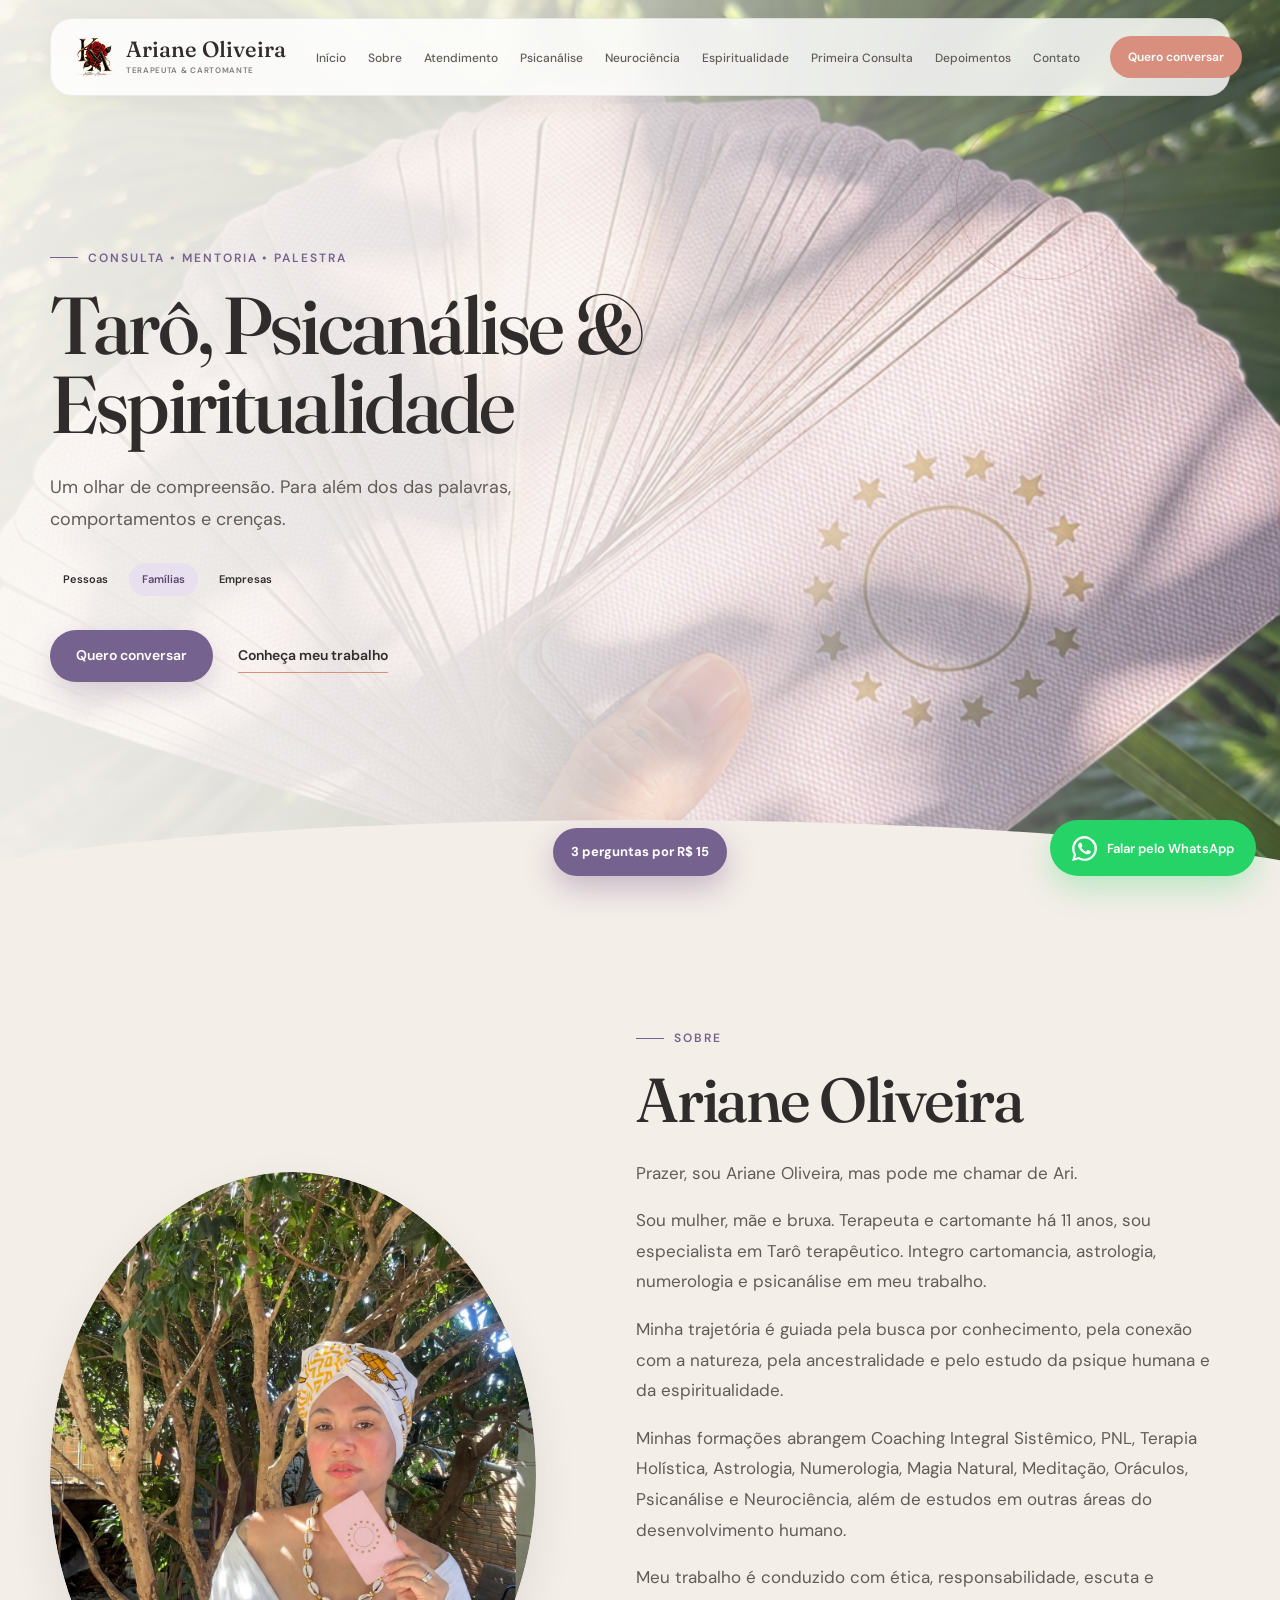
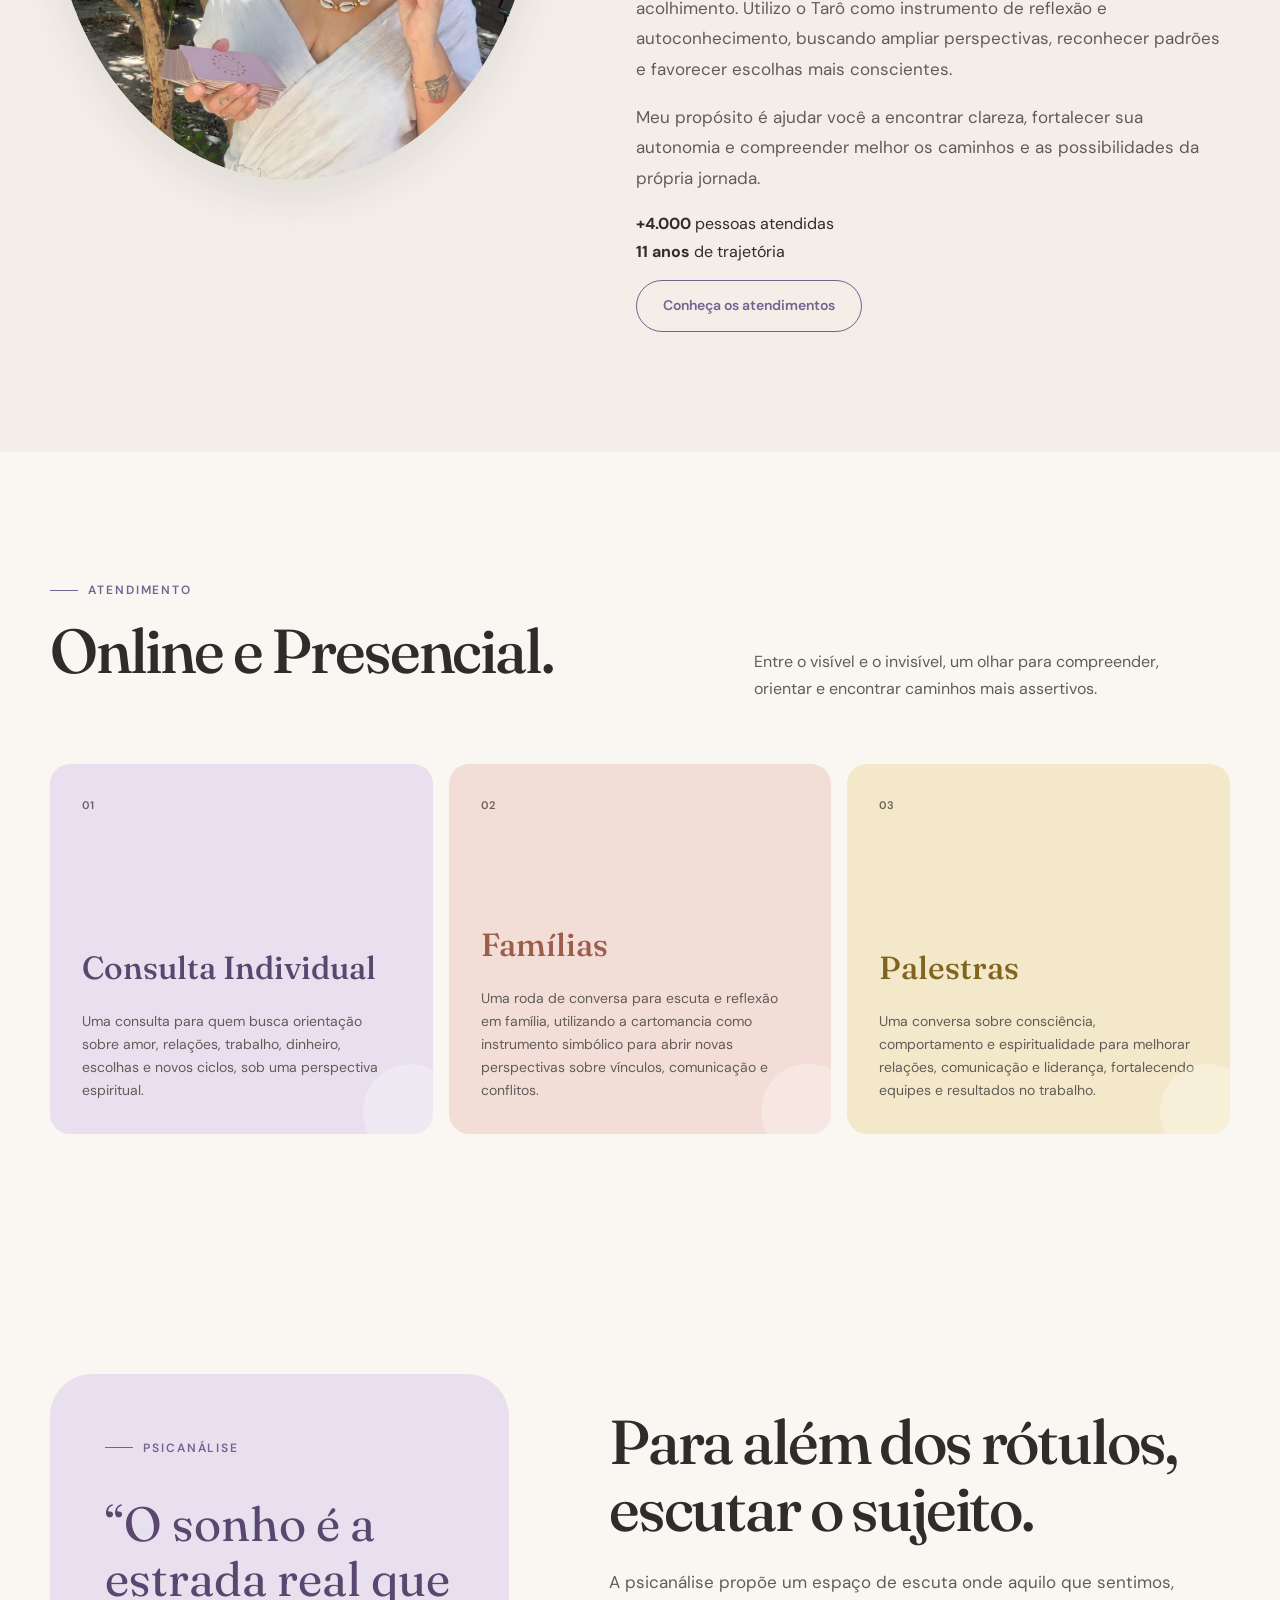
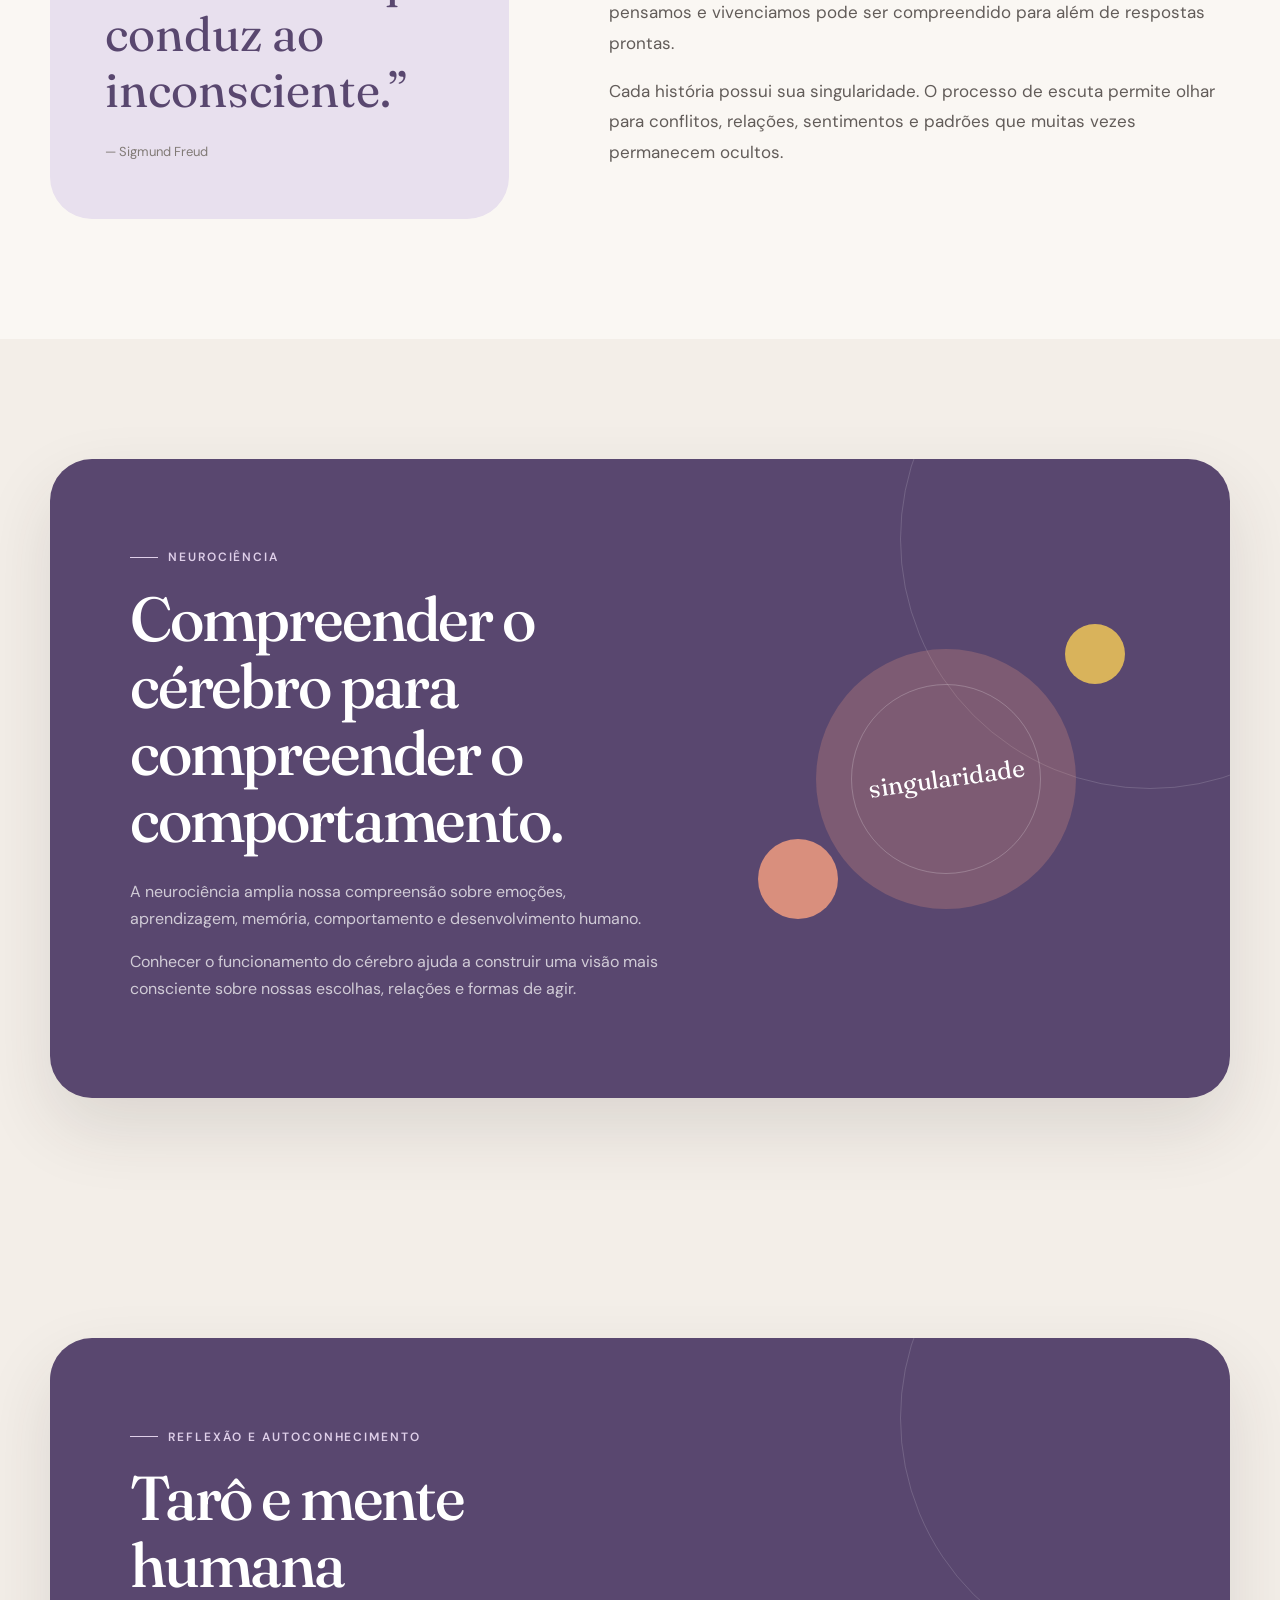
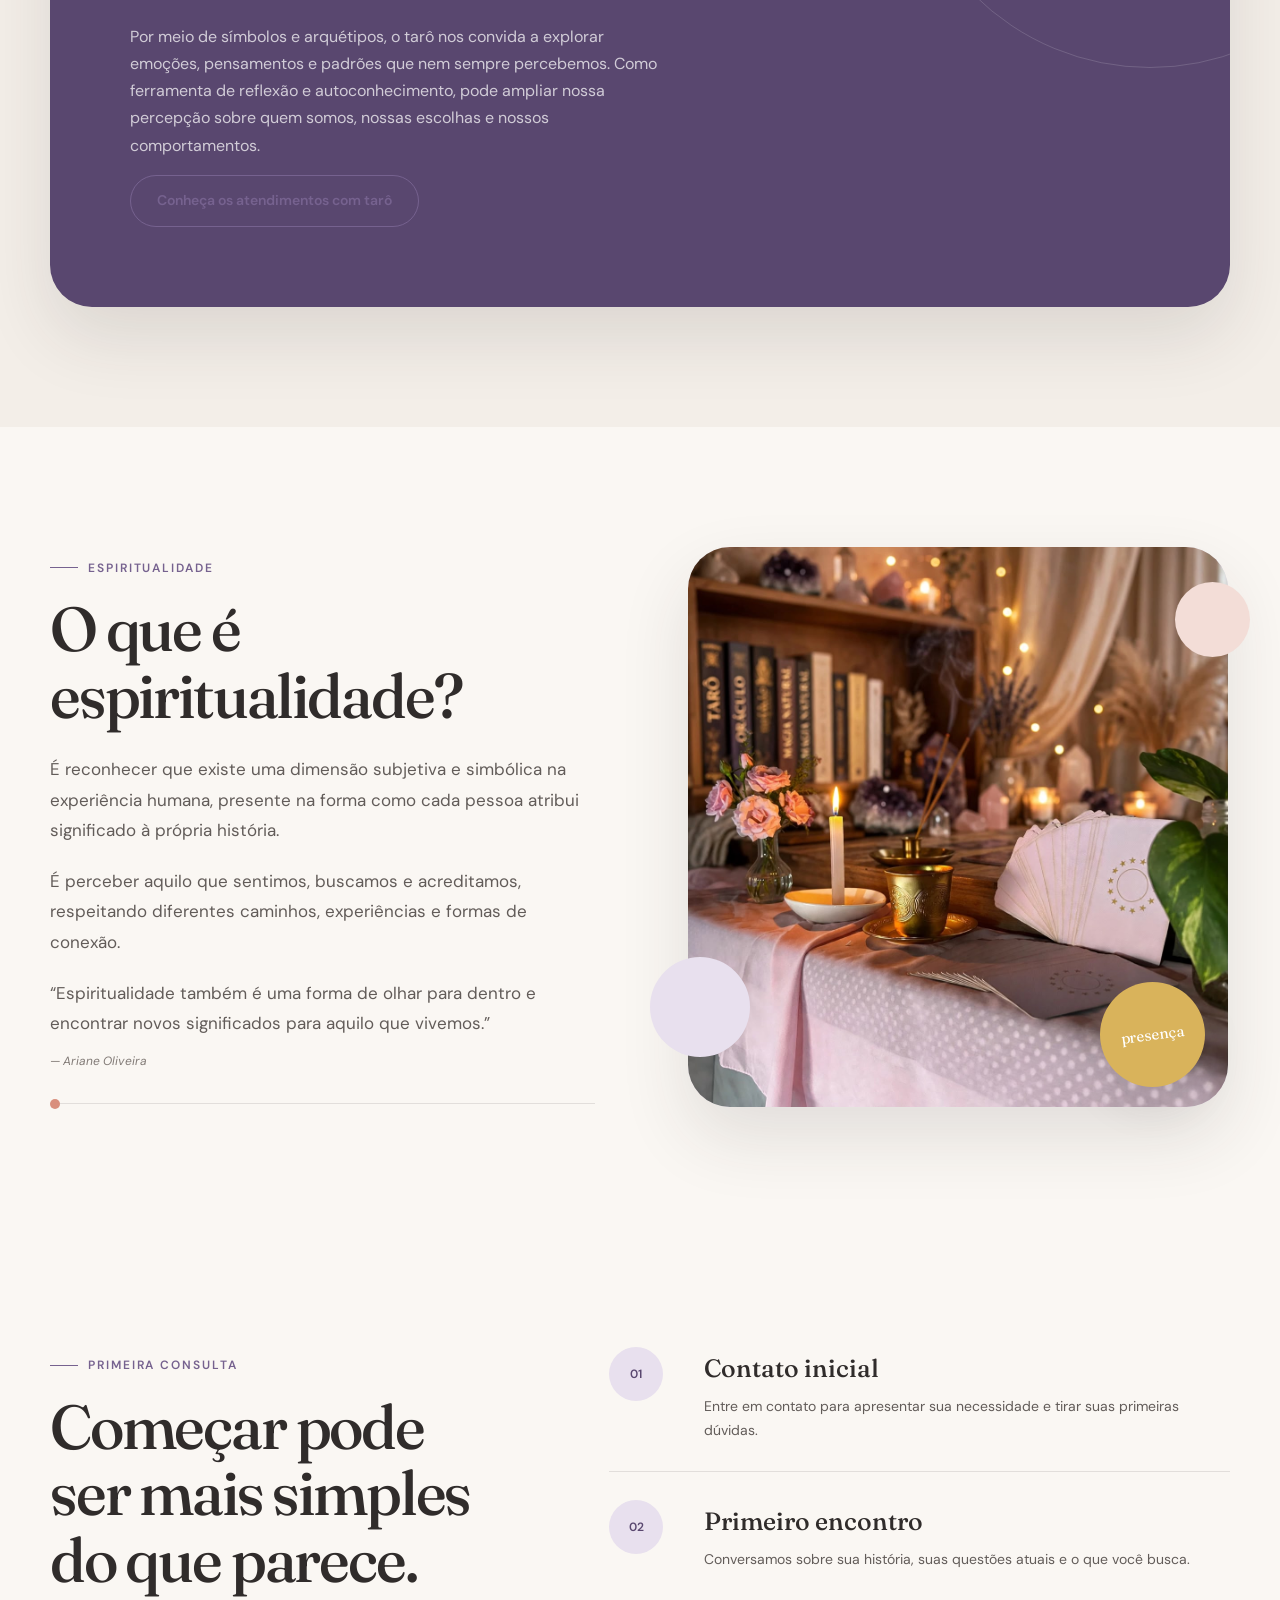
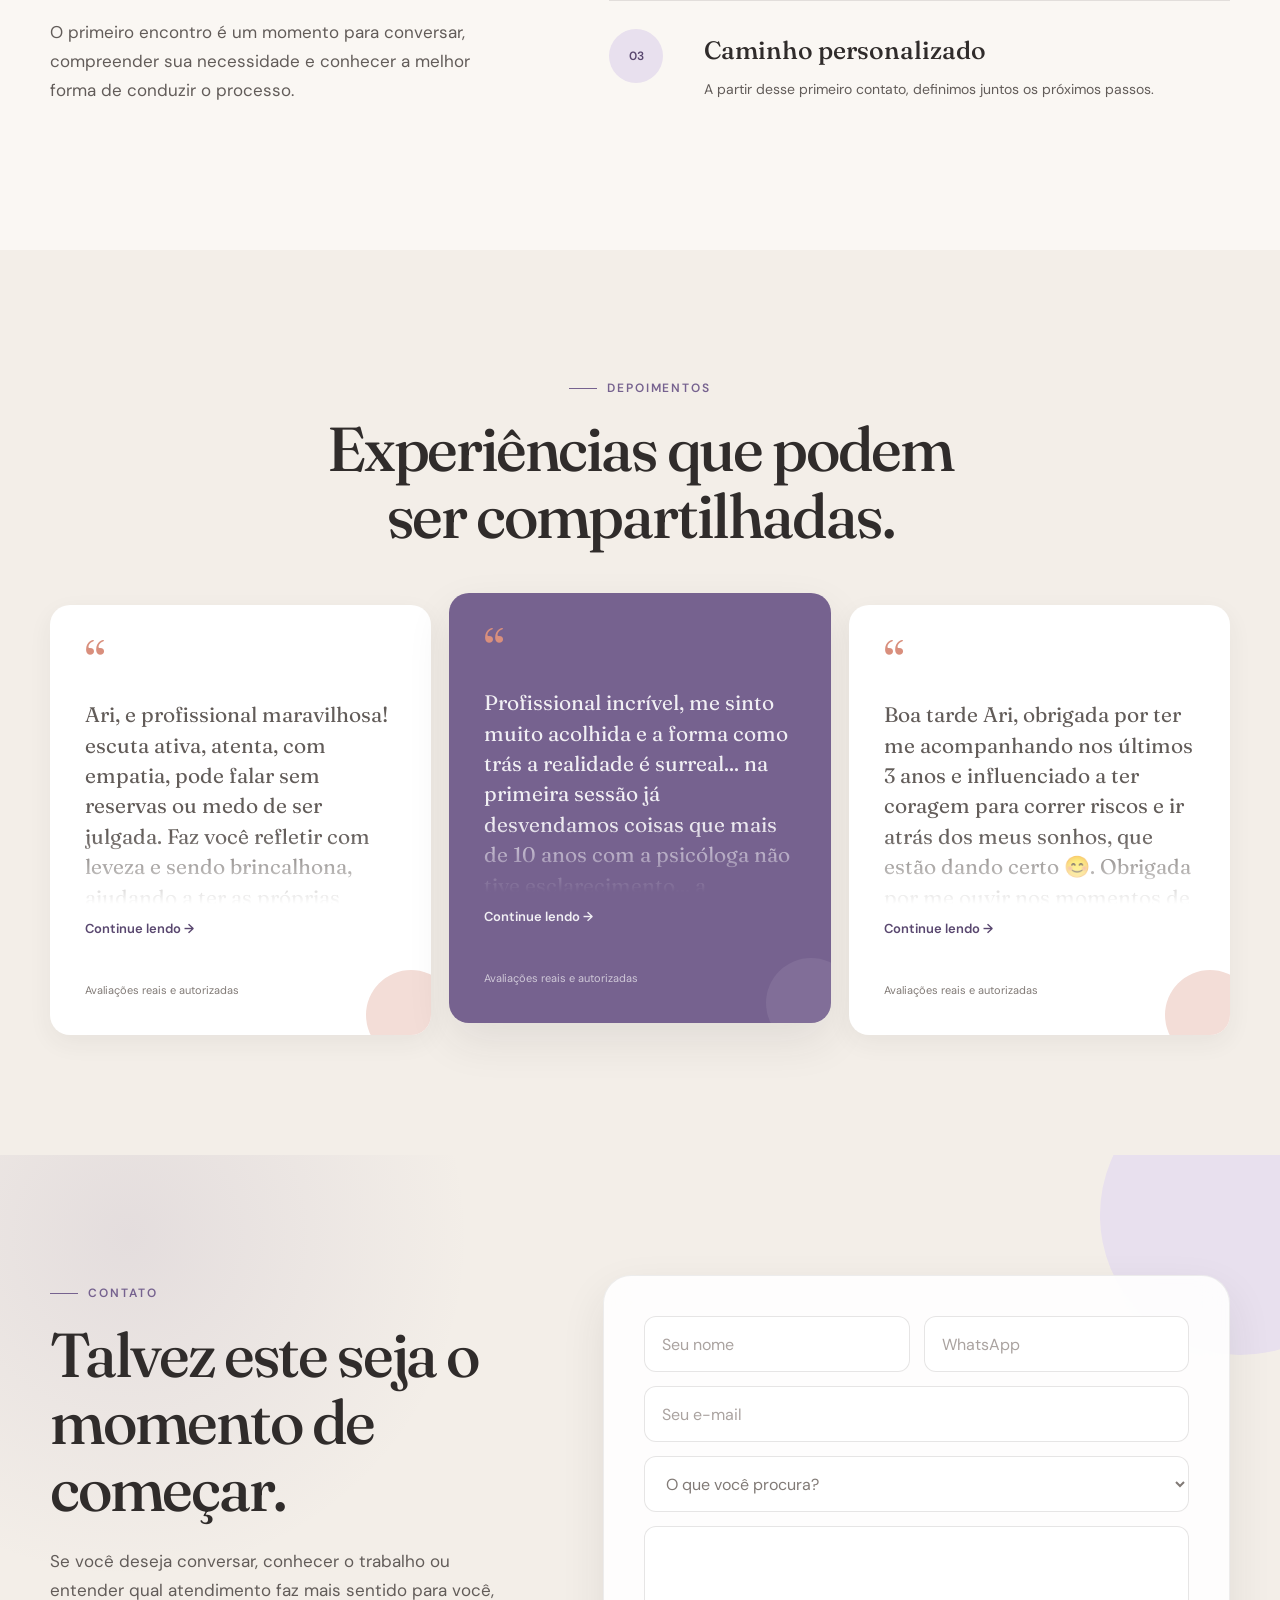
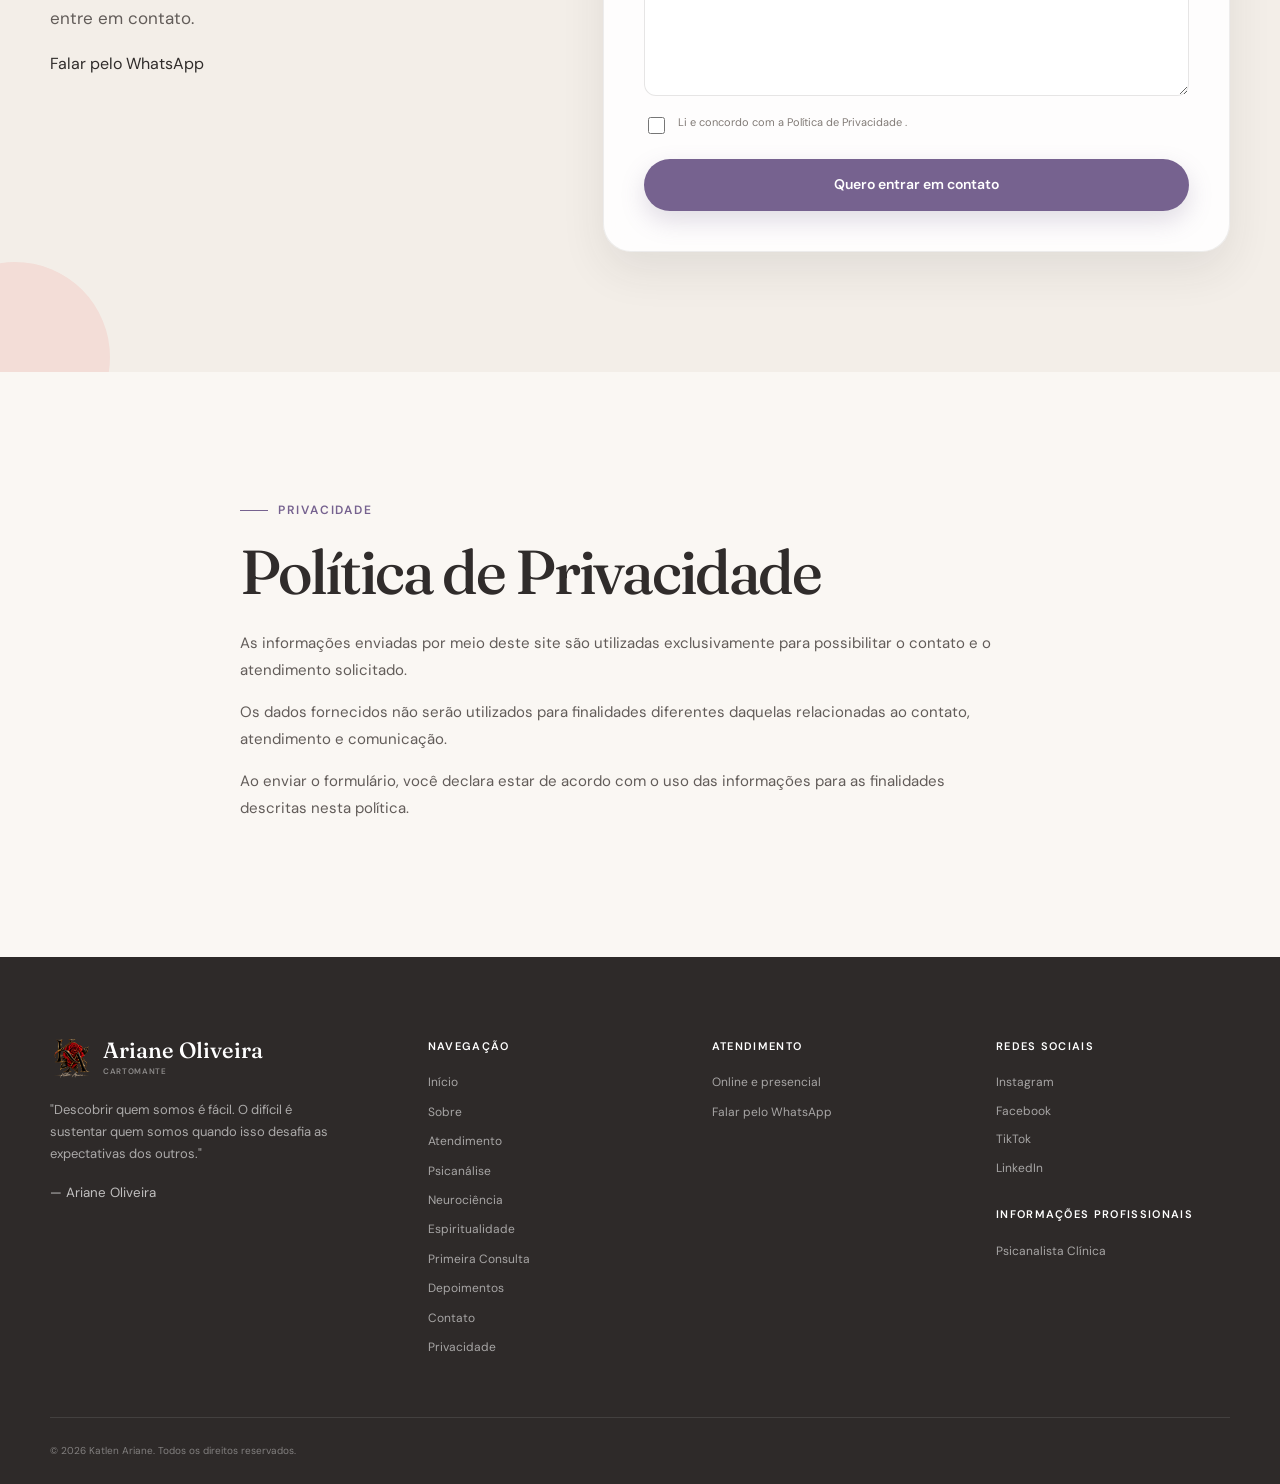
==== index.html @ 1c8ae00b "Adiciona seção Tarô e mente humana à página inicial" ====
<!DOCTYPE html>
<html lang="pt-BR">

<head>
    <meta charset="UTF-8">

    <meta
        name="viewport"
        content="width=device-width, initial-scale=1.0">

    <title>Ariane Oliveira | Terapeuta | Cartomante </title>

    <meta
        name="description"
        content="Ariane Oliveira, Psicanalista Cartomante. Um espaço de escuta, acolhimento e reflexão para famílias, mulheres, crianças e adolescentes.">

    <meta
        name="theme-color"
        content="#F9F7F4">

    <meta
        name="robots"
        content="index, follow">

    <meta
        name="author"
        content="Ariane Oliveira">
    
    <!-- =====================================================
     OPEN GRAPH — COMPARTILHAMENTO
    ====================================================== -->

    <meta
        property="og:type"
        content="website">

    <meta
        property="og:title"
        content="Ariane Oliveira | Terapeuta & Cartomante">

    <meta
        property="og:description"
        content="Tarô, Psicanálise & Espiritualidade. Escuta, acolhimento e novos caminhos.">

    <meta
        property="og:url"
        content="https://katlenarianeso.pages.dev/">

    <meta
        property="og:site_name"
        content="Ariane Oliveira">

    <meta
        property="og:locale"
        content="pt_BR">

    <!-- Imagem de compartilhamento -->
    <meta
        property="og:image"
        content="https://katlenarianeso.pages.dev/assets/katlen-logo.png">

    <meta
        property="og:image:alt"
        content="Ariane Oliveira — Terapeuta & Cartomante">

    <!-- Twitter / X -->
    <meta
        name="twitter:card"
        content="summary">

    <meta
        name="twitter:title"
        content="Ariane Oliveira | Terapeuta & Cartomante">

    <meta
        name="twitter:description"
        content="Tarô, Psicanálise & Espiritualidade. Escuta, acolhimento e novos caminhos.">

    <meta
        name="twitter:image"
        content="https://katlenarianeso.pages.dev/assets/katlen-logo.png">

    <!-- Favicon -->
    <link
        rel="icon"
        href="assets/katlen-logo.png"
        type="image/png">

    <link
        rel="alternate icon"
        href="assets/katlen-logo.webp"
        type="image/webp">

    <!-- Google Fonts -->
    <link
        rel="preconnect"
        href="https://fonts.googleapis.com">

    <link
        rel="preconnect"
        href="https://fonts.gstatic.com"
        crossorigin>

    <link
        href="https://fonts.googleapis.com/css2?family=DM+Sans:wght@400;500;600;700&family=Fraunces:opsz,wght@9..144,400;500;600&display=swap"
        rel="stylesheet">

    <!-- CSS PRINCIPAL -->
    <link
        rel="stylesheet"
        href="css/style.css">

    <!-- Dados estruturados -->
    <script type="application/ld+json">
    {
        "@context": "https://schema.org",
        "@type": "Person",
        "name": "Ariane Oliveira",
        "jobTitle": "Psicanalista, Terapeuta e Cartomante",
        "description": "Psicanálise, Tarô e Espiritualidade.",
        "image": "assets/katlen-logo.png"
    }
    </script>

</head>

<body>

    <!-- =====================================================
         HEADER
    ====================================================== -->

    <header class="site-header">

        <div class="container nav-inner">

            <a
                class="brand"
                href="#inicio"
                aria-label="Ariane Oliveira - início">

                <picture class="brand-logo">

                    <source
                        srcset="assets/katlen-logo.png"
                        type="image/png">

                    <source
                        srcset="assets/katlen-logo.webp"
                        type="image/webp">

                    <img
                        src="assets/katlen-logo.png"
                        alt=""
                        aria-hidden="true"
                        width="42"
                        height="42"
                        loading="eager">

                </picture>

                <span class="brand-text">

                    <span class="brand-name">
                        Ariane Oliveira
                    </span>

                    <span class="brand-sub">
                        TERAPEUTA &amp; CARTOMANTE
                    </span>

                </span>

            </a>

            <nav
                class="nav-menu"
                id="primary-navigation"
                aria-label="Navegação principal">

                <ul>

                    <li>
                        <a href="#inicio">
                            Início
                        </a>
                    </li>

                    <li>
                        <a href="#sobre">
                            Sobre
                        </a>
                    </li>

                    <li>
                        <a href="#atendimento">
                            Atendimento
                        </a>
                    </li>

                    <li>
                        <a href="#psicanalise">
                            Psicanálise
                        </a>
                    </li>

                    <li>
                        <a href="#neuro">
                            Neurociência
                        </a>
                    </li>

                    <li>
                        <a href="#espiritualidade">
                            Espiritualidade
                        </a>
                    </li>

                    <li>
                        <a href="#primeira-consulta">
                            Primeira Consulta
                        </a>
                    </li>

                    <li>
                        <a href="#depoimentos">
                            Depoimentos
                        </a>
                    </li>

                    <li>
                        <a href="#contato">
                            Contato
                        </a>
                    </li>

                </ul>

            </nav>

            <a
                class="header-cta"
                href="#contato">

                Quero conversar

            </a>

            <button
                class="mobile-toggle"
                id="mobile-menu"
                type="button"
                aria-label="Abrir menu"
                aria-expanded="false"
                aria-controls="primary-navigation">

                <span></span>
                <span></span>
                <span></span>

            </button>

        </div>

    </header>


    <main>

        <!-- =====================================================
             HERO
        ====================================================== -->

        <section
            id="inicio"
            class="hero">

            <div class="hero-stroke"></div>

            <div class="container hero-grid">

                <div class="hero-copy">

                    <span class="eyebrow">
                        Consulta • Mentoria • Palestra
                    </span>

                    <h1>
                        Tarô, Psicanálise &amp; Espiritualidade
                        <em></em>
                    </h1>

                    <p>
                        Um olhar de compreensão. Para além dos das palavras,
                        comportamentos e crenças.
                    </p>

                    <div class="target-audience">

                        <span class="audience-people">
                            Pessoas
                        </span>

                        <span class="audience-family">
                            Famílias
                        </span>

                        <span class="audience-companies">
                            Empresas
                        </span>

                    </div>

                    <div class="hero-actions">

                        <a
                            href="#contato"
                            class="btn btn-primary">

                            Quero conversar

                        </a>

                        <a
                            href="#sobre"
                            class="under-link">

                            Conheça meu trabalho

                        </a>

                    </div>

                    <span class="hero-caption"></span>

                </div>

                <div class="hero-visual">

                    <div class="hero-image">

                        <picture>

                            <source
                                srcset="assets/katlen-hero.png"
                                type="image/png">

                            <source
                                srcset="assets/katlen-hero.webp"
                                type="image/webp">

                            <img
                                src="assets/katlen-hero.png"
                                alt="Ariane Oliveira"
                                loading="eager">

                        </picture>

                    </div>

                    <div class="shape-tag shape-tag-coral">
                        escuta
                    </div>

                    <div class="shape-tag shape-tag-yellow">
                        acolhimento
                    </div>

                </div>

            </div>

            <div class="hero-bottom"></div>

        </section>


        <!-- =====================================================
             SOBRE
        ====================================================== -->

        <section
            id="sobre"
            class="about section">

            <div class="container about-grid">

                <div class="about-image">

                    <picture>

                        <source
                            srcset="assets/katlen-sobre.png"
                            type="image/png">

                        <source
                            srcset="assets/katlen-sobre.webp"
                            type="image/webp">

                        <img
                            src="assets/katlen-sobre.png"
                            alt="Ariane Oliveira"
                            loading="lazy">

                    </picture>

                </div>

                <div class="about-copy">

                    <span class="eyebrow">
                        Sobre
                    </span>

                    <h2>
                        Ariane Oliveira
                    </h2>

                    <p id="about-formacao">
                        Prazer, sou Ariane Oliveira, mas pode me chamar de Ari.
                    </p>

                    <p>
                        Sou mulher, mãe e bruxa. Terapeuta e cartomante há 11 anos, sou especialista em Tarô terapêutico. Integro cartomancia, astrologia, numerologia e psicanálise em meu trabalho.
                    </p>

                    <p>
                        Minha trajetória é guiada pela busca por conhecimento, pela conexão com a natureza, pela ancestralidade e pelo estudo da psique humana e da espiritualidade.
                    </p>

                    <p>
                        Minhas formações abrangem Coaching Integral Sistêmico, PNL, Terapia Holística, Astrologia, Numerologia, Magia Natural, Meditação, Oráculos, Psicanálise e Neurociência, além de estudos em outras áreas do desenvolvimento humano.
                    </p>

                    <p>
                        Meu trabalho é conduzido com ética, responsabilidade, escuta e acolhimento. Utilizo o Tarô como instrumento de reflexão e autoconhecimento, buscando ampliar perspectivas, reconhecer padrões e favorecer escolhas mais conscientes.
                    </p>

                    <p>
                        Meu propósito é ajudar você a encontrar clareza, fortalecer sua autonomia e compreender melhor os caminhos e as possibilidades da própria jornada.
                    </p>
                                            
                    <p
                        id="about-especializacoes"
                        data-dynamic>
                    </p>

                    <p
                        id="about-experiencia"
                        data-dynamic>
                    </p>

                    <div class="about-stats">

                        <div class="about-stat">

                            <strong>
                                +4.000
                            </strong>

                            <span>
                                pessoas atendidas
                            </span>

                        </div>

                        <div class="about-stat">

                            <strong>
                                11 anos
                            </strong>

                            <span>
                                de trajetória
                            </span>

                        </div>

                    </div>

                    <a
                        href="#atendimento"
                        class="btn btn-outline">

                        Conheça os atendimentos

                    </a>

                </div>

            </div>

        </section>


        <!-- =====================================================
             ATENDIMENTO
        ====================================================== -->

        <section
            id="atendimento"
            class="audiences section">

            <div class="container">

                <div class="section-heading">

                    <div>

                        <span class="eyebrow">
                            Atendimento
                        </span>

                        <h2>
                            Online e Presencial.
                        </h2>

                    </div>

                    <p>
                        Entre o visível e o invisível, um olhar para
                        compreender, orientar e encontrar caminhos mais
                        assertivos.
                    </p>

                </div>

                <div class="audience-grid">

                    <article class="audience-card family">

                        <span>
                            01
                        </span>

                        <h3>
                            Consulta Individual
                        </h3>

                        <p>
                            Uma consulta para quem busca orientação sobre amor, relações, trabalho, dinheiro, escolhas e novos ciclos, sob uma perspectiva espiritual.
                        </p>

                        <b aria-hidden="true"></b>

                    </article>


                    <article class="audience-card women">

                        <span>
                            02
                        </span>

                        <h3>
                            Famílias
                        </h3>

                        <p>
                            Uma roda de conversa para escuta e reflexão em família, utilizando a cartomancia como instrumento simbólico para abrir novas perspectivas sobre vínculos, comunicação e conflitos.
                        </p>

                        <b aria-hidden="true"></b>

                    </article>


                    <article class="audience-card children">

                        <span>
                            03
                        </span>

                        <h3>
                            Palestras
                        </h3>

                        <p>
                            Uma conversa sobre consciência, comportamento e espiritualidade para melhorar relações, comunicação e liderança, fortalecendo equipes e resultados no trabalho.
                        </p>

                        <b aria-hidden="true"></b>

                    </article>

                </div>

            </div>

        </section>


        <!-- =====================================================
             PSICANÁLISE
        ====================================================== -->

        <section
            id="psicanalise"
            class="psicanalise section">

            <div class="container">

                <div class="psicanalise-grid">

                    <div class="psicanalise-quote">

                        <span class="eyebrow">
                            Psicanálise
                        </span>

                        <blockquote>
                            “O sonho é a estrada real que conduz ao inconsciente.”
                        </blockquote>

                        <cite>
                            — Sigmund Freud
                        </cite>

                    </div>

                    <div class="psicanalise-copy">

                        <h2>
                            Para além dos rótulos,
                            escutar o sujeito.
                        </h2>

                        <p>
                            A psicanálise propõe um espaço de escuta onde
                            aquilo que sentimos, pensamos e vivenciamos
                            pode ser compreendido para além de respostas
                            prontas.
                        </p>

                        <p>
                            Cada história possui sua singularidade.
                            O processo de escuta permite olhar para
                            conflitos, relações, sentimentos e padrões
                            que muitas vezes permanecem ocultos.
                        </p>

                        <p
                            data-v8="content.specialization"
                            data-dynamic>
                        </p>

                    </div>

                </div>

            </div>

        </section>


        <!-- =====================================================
             NEUROCIÊNCIA
        ====================================================== -->

        <section
            id="neuro"
            class="neuro section">

            <div class="container neuro-card">

                <div class="neuro-copy">

                    <span class="eyebrow">
                        Neurociência
                    </span>

                    <h2>
                        Compreender o cérebro para
                        compreender o comportamento.
                    </h2>

                    <p>
                        A neurociência amplia nossa compreensão sobre
                        emoções, aprendizagem, memória, comportamento
                        e desenvolvimento humano.
                    </p>

                    <p>
                        Conhecer o funcionamento do cérebro ajuda a
                        construir uma visão mais consciente sobre nossas
                        escolhas, relações e formas de agir.
                    </p>

                </div>

                <div
                    class="neuro-art"
                    aria-hidden="true">

                    <span>
                        singularidade
                    </span>

                    <i></i>

                    <b></b>

                </div>

            </div>

        </section>


        <section
            id="taro-mente"
            class="neuro section"
            aria-labelledby="taro-mente-title">

            <div class="container neuro-card">
                <div class="neuro-copy">
                    <span class="eyebrow">
                        Reflexão e autoconhecimento
                    </span>

                    <h2 id="taro-mente-title">
                        Tarô e mente humana
                    </h2>

                    <p>
                        Por meio de símbolos e arquétipos, o tarô nos convida
                        a explorar emoções, pensamentos e padrões que nem
                        sempre percebemos. Como ferramenta de reflexão e
                        autoconhecimento, pode ampliar nossa percepção sobre
                        quem somos, nossas escolhas e nossos comportamentos.
                    </p>

                    <a href="#contato" class="btn btn-outline">
                        Conheça os atendimentos com tarô
                    </a>
                </div>
            </div>

        </section>


        <!-- =====================================================
             ESPIRITUALIDADE
        ====================================================== -->

        <section
            id="espiritualidade"
            class="spirituality section">

            <div class="container spirituality-grid">

                <div class="spirituality-copy">

                    <span class="eyebrow">
                        Espiritualidade
                    </span>

                    <h2>
                        O que é espiritualidade?
                    </h2>

                    <p>
                        É reconhecer que existe uma dimensão subjetiva
                        e simbólica na experiência humana, presente na
                        forma como cada pessoa atribui significado à
                        própria história.
                    </p>

                    <p>
                        É perceber aquilo que sentimos, buscamos e
                        acreditamos, respeitando diferentes caminhos,
                        experiências e formas de conexão.
                    </p>

                    <p>
                        “Espiritualidade também é uma forma de olhar
                        para dentro e encontrar novos significados
                        para aquilo que vivemos.”
                    </p>

                    <small>
                        — Ariane Oliveira
                    </small>

                    <div class="spirituality-highlight">

                        <span aria-hidden="true"></span>

                    </div>

                </div>


                <div class="spirituality-image">

                    <div class="spirituality-image-frame">

                        <picture>

                            <source
                                srcset="assets/espiritualidade.png"
                                type="image/png">

                            <source
                                srcset="assets/espiritualidade.webp"
                                type="image/webp">

                            <img
                                src="assets/espiritualidade.png"
                                alt="Mesa simbólica relacionada à espiritualidade"
                                loading="lazy">

                        </picture>

                    </div>

                    <span
                        class="spirituality-orb spirituality-orb-purple"
                        aria-hidden="true">
                    </span>

                    <span
                        class="spirituality-orb spirituality-orb-coral"
                        aria-hidden="true">
                    </span>

                    <span
                        class="spirituality-word"
                        aria-hidden="true">
                    </span>

                </div>

            </div>

        </section>


        <!-- =====================================================
             PRIMEIRA CONSULTA
        ====================================================== -->

        <section
            id="primeira-consulta"
            class="first section">

            <div class="container first-grid">

                <div class="first-copy">

                    <span class="eyebrow">
                        Primeira Consulta
                    </span>

                    <h2>
                        Começar pode ser mais simples
                        do que parece.
                    </h2>

                    <p>
                        O primeiro encontro é um momento para conversar,
                        compreender sua necessidade e conhecer a melhor
                        forma de conduzir o processo.
                    </p>

                </div>


                <div class="steps">

                    <div class="step">

                        <span>
                            01
                        </span>

                        <div>

                            <h3>
                                Contato inicial
                            </h3>

                            <p>
                                Entre em contato para apresentar sua
                                necessidade e tirar suas primeiras dúvidas.
                            </p>

                        </div>

                    </div>


                    <div class="step">

                        <span>
                            02
                        </span>

                        <div>

                            <h3>
                                Primeiro encontro
                            </h3>

                            <p>
                                Conversamos sobre sua história, suas
                                questões atuais e o que você busca.
                            </p>

                        </div>

                    </div>


                    <div class="step">

                        <span>
                            03
                        </span>

                        <div>

                            <h3>
                                Caminho personalizado
                            </h3>

                            <p>
                                A partir desse primeiro contato,
                                definimos juntos os próximos passos.
                            </p>

                        </div>

                    </div>

                </div>

            </div>

        </section>


        <!-- =====================================================
             DEPOIMENTOS
        ====================================================== -->

        <section
            id="depoimentos"
            class="testimonials section">

            <div class="container">

                <div class="section-heading centered">

                    <span class="eyebrow">
                        Depoimentos
                    </span>

                    <h2>
                        Experiências que podem
                        ser compartilhadas.
                    </h2>

                    <p></p>

                </div>


                <div class="testimonial-grid">

                    <article class="testimonial-card">

                        <span class="quote-mark">
                            “
                        </span>

                        <div class="testimonial-content">

                            <p>
                                Ari, e profissional maravilhosa! escuta ativa, atenta, com empatia, pode falar sem reservas ou medo de ser julgada. Faz você refletir com leveza e sendo brincalhona, ajudando a ter as próprias respostas mas com outro olhar.

                                Consegue avaliar não somente o que e relatado, mas como e relatado, nas entrelinhas, até você perceber onde pode mudar e melhorar no dia a dia.
                            </p>

                        </div>

                        <button
                            class="testimonial-toggle"
                            type="button"
                            aria-expanded="false">
                            Continue lendo
                        </button>

                        <small>
                            Avaliações reais e autorizadas
                        </small>

                        <i aria-hidden="true"></i>

                    </article>


                    <article class="testimonial-card featured">

                        <span class="quote-mark">
                            “
                        </span>

                        <div class="testimonial-content">

                            <p>
                                Profissional incrível, me sinto muito acolhida e a forma como trás a realidade é surreal... na primeira sessão já desvendamos coisas que mais de 10 anos com a psicóloga não tive esclarecimento... a condução natural, o espaço de fala e acolhimento é algo que nunca encontrei nas terapias convencionais... recomendo demais...
                            </p>

                        </div>

                        <button
                            class="testimonial-toggle"
                            type="button"
                            aria-expanded="false">
                            Continue lendo
                        </button>

                        <small>
                            Avaliações reais e autorizadas
                        </small>

                        <i aria-hidden="true"></i>

                    </article>


                    <article class="testimonial-card">

                        <span class="quote-mark">
                            “
                        </span>

                        <div class="testimonial-content">

                            <p>
                                Boa tarde Ari, obrigada por ter me acompanhando nos últimos 3 anos e influenciado a ter coragem para correr riscos e ir atrás dos meus sonhos, que estão dando certo 😊. Obrigada por me ouvir nos momentos de grandes desafios e guiar de forma afetuosa, dando más confiança em mim mesma.
                            </p>

                        </div>

                        <button
                            class="testimonial-toggle"
                            type="button"
                            aria-expanded="false">
                            Continue lendo
                        </button>

                        <small>
                            Avaliações reais e autorizadas
                        </small>

                        <i aria-hidden="true"></i>

                    </article>

                </div>

            </div>

        </section>


        <!-- =====================================================
             CONTATO
        ====================================================== -->

        <section
            id="contato"
            class="contact section">

            <div
                class="contact-shape contact-purple"
                aria-hidden="true">
            </div>

            <div
                class="contact-shape contact-coral"
                aria-hidden="true">
            </div>

            <div class="container contact-grid">

                <div class="contact-intro">

                    <span class="eyebrow">
                        Contato
                    </span>

                    <h2>
                        Talvez este seja o momento
                        de começar.
                    </h2>

                    <p>
                        Se você deseja conversar, conhecer o trabalho
                        ou entender qual atendimento faz mais sentido
                        para você, entre em contato.
                    </p>

                    <a
                        href="#"
                        class="contact-whatsapp"
                        data-v8="contact.whatsapp">

                        Falar pelo WhatsApp

                    </a>

                    <p
                        class="contact-address"
                        data-v8="content.address">
                    </p>

                </div>


                <div class="contact-form">

                    <form
                        id="main-form"
                        data-v8-form
                        method="POST"
                        action=""
                        novalidate>

                        <div class="form-row">

                            <input
                                type="text"
                                name="nome"
                                placeholder="Seu nome"
                                autocomplete="name"
                                required>

                            <input
                                type="tel"
                                name="whatsapp"
                                placeholder="WhatsApp"
                                autocomplete="tel"
                                required>

                        </div>

                        <input
                            type="email"
                            name="email"
                            placeholder="Seu e-mail"
                            autocomplete="email"
                            required>

                        <select
                            name="busca_atendimento"
                            required>

                            <option
                                value=""
                                selected
                                disabled>

                                O que você procura?

                            </option>

                            <option value="consulta">
                                Consulta
                            </option>

                            <option value="mentoria">
                                Mentoria
                            </option>

                            <option value="palestra">
                                Palestra
                            </option>

                            <option value="espiritualidade">
                                Espiritualidade
                            </option>

                            <option value="outro">
                                Outro
                            </option>

                        </select>

                        <textarea
                            name="mensagem"
                            rows="5"
                            placeholder="Como posso ajudar?">
                        </textarea>

                        <label class="consent">

                            <input
                                type="checkbox"
                                name="consentimento"
                                required>

                            <span>

                                Li e concordo com a
                                <a
                                    href="#privacidade"
                                    class="privacy-link">

                                    Política de Privacidade

                                </a>.

                            </span>

                        </label>

                        <button
                            type="submit"
                            class="btn btn-primary w-full">

                            Quero entrar em contato

                        </button>

                    </form>

                </div>

            </div>

        </section>


        <!-- =====================================================
             PRIVACIDADE
        ====================================================== -->

        <section
            id="privacidade"
            class="privacy section">

            <div class="container">

                <div class="privacy-content">

                    <span class="eyebrow">
                        Privacidade
                    </span>

                    <h2>
                        Política de Privacidade
                    </h2>

                    <p>
                        As informações enviadas por meio deste site
                        são utilizadas exclusivamente para possibilitar
                        o contato e o atendimento solicitado.
                    </p>

                    <p>
                        Os dados fornecidos não serão utilizados para
                        finalidades diferentes daquelas relacionadas
                        ao contato, atendimento e comunicação.
                    </p>

                    <p>
                        Ao enviar o formulário, você declara estar de
                        acordo com o uso das informações para as
                        finalidades descritas nesta política.
                    </p>

                </div>

            </div>

        </section>

    </main>




    <!-- =====================================================
         OFERTA — 3 PERGUNTAS
         O botão é ligado ao item "3 Perguntas" do Catálogo V8.
         O pagamento é processado pelo V8 Admin Universal.
    ====================================================== -->

    <div
        class="quick-questions-overlay"
        id="quickQuestionsPopup"
        aria-hidden="true">

        <div
            class="quick-questions-modal"
            role="dialog"
            aria-modal="true"
            aria-labelledby="quickQuestionsTitle">

            <button
                type="button"
                class="quick-questions-close"
                id="quickQuestionsClose"
                aria-label="Fechar">

                <span aria-hidden="true">×</span>

            </button>

            <span class="quick-questions-eyebrow">
                LEITURA RÁPIDA
            </span>

            <h2 id="quickQuestionsTitle">
                Faça 3 perguntas agora!
            </h2>

            <p class="quick-questions-lead">
               O que você quer saber?
                O Tarô pode revelar!
            </p>

            <div class="quick-questions-price">
                <strong id="quickQuestionsPrice">
                    R$ 15,00
                </strong>

                <span>
                    pagamento online
                </span>
            </div>

            <button
                type="button"
                class="quick-questions-pay"
                id="quickQuestionsPay"
                data-v8-pay="">

                Pagar agora por R$ 15

            </button>

            <p
                class="quick-questions-status"
                id="quickQuestionsStatus"
                role="status">
            </p>

            <small class="quick-questions-note">
                Após o pagamento, você será encaminhado
                para a próxima etapa.
            </small>

        </div>

    </div>

    <button
        type="button"
        class="quick-questions-trigger"
        id="quickQuestionsTrigger"
        aria-label="Abrir oferta de 3 perguntas">

        3 perguntas por R$ 15

    </button>


    <!-- =====================================================
         FOOTER
    ====================================================== -->

    <footer class="site-footer">

        <div class="container footer-grid">

            <div class="footer-brand">

                <a
                    class="brand"
                    href="#inicio"
                    aria-label="Ariane Oliveira - início">

                    <picture class="brand-logo">

                        <source
                            srcset="assets/katlen-logo.png"
                            type="image/png">

                        <source
                            srcset="assets/katlen-logo.webp"
                            type="image/webp">

                        <img
                            src="assets/katlen-logo.png"
                            alt=""
                            aria-hidden="true"
                            width="42"
                            height="42"
                            loading="lazy">

                    </picture>

                    <span class="brand-text">

                        <span class="brand-name">
                            Ariane Oliveira
                        </span>

                        <span class="brand-sub">
                            CARTOMANTE
                        </span>

                    </span>

                </a>

                <p>
                    "Descobrir quem somos é fácil. O difícil é sustentar
                    quem somos quando isso desafia as expectativas dos outros."
                </p>

                <small>
                    — Ariane Oliveira
                </small>

            </div>


            <div>

                <span class="footer-title">
                    Navegação
                </span>

                <a href="#inicio">
                    Início
                </a>

                <a href="#sobre">
                    Sobre
                </a>

                <a href="#atendimento">
                    Atendimento
                </a>

                <a href="#psicanalise">
                    Psicanálise
                </a>

                <a href="#neuro">
                    Neurociência
                </a>

                <a href="#espiritualidade">
                    Espiritualidade
                </a>

                <a href="#primeira-consulta">
                    Primeira Consulta
                </a>

                <a href="#depoimentos">
                    Depoimentos
                </a>

                <a href="#contato">
                    Contato
                </a>

                <a href="#privacidade">
                    Privacidade
                </a>

            </div>


            <div>

                <span class="footer-title">
                    Atendimento
                </span>

                <span>
                    Online e presencial
                </span>

                <a
                    id="footer-whatsapp"
                    href="#"
                    data-v8="contact.whatsapp">

                    Falar pelo WhatsApp

                </a>

                <span
                    id="footer-address"
                    data-v8="content.address">
                </span>

            </div>


            <div>

                <span class="footer-title">
                    Redes sociais
                </span>

                <div class="social-links">

                    <a
                        id="instagram-link"
                        data-v8="social.instagram"
                        data-social="instagram"
                        href="#"
                        target="_blank"
                        rel="noopener noreferrer">

                        Instagram

                    </a>

                    <a
                        id="facebook-link"
                        data-v8="social.facebook"
                        data-social="facebook"
                        href="#"
                        target="_blank"
                        rel="noopener noreferrer">

                        Facebook

                    </a>

                    <a
                        id="tiktok-link"
                        data-v8="social.tiktok"
                        data-social="tiktok"
                        href="#"
                        target="_blank"
                        rel="noopener noreferrer">

                        TikTok

                    </a>

                    <a
                        id="linkedin-link"
                        data-v8="social.linkedin"
                        data-social="linkedin"
                        href="#"
                        target="_blank"
                        rel="noopener noreferrer">

                        LinkedIn

                    </a>

                </div>


                <span class="footer-title footer-title-small">
                    Informações profissionais
                </span>

                <span
                    id="footer-registration"
                    data-v8="content.job">

                    Psicanalista Clínica

                </span>

            </div>

        </div>


        <div class="container footer-bottom">

            <span data-current-year>
                © 2026 Ariane Oliveira. Todos os direitos reservados.
            </span>

        </div>

    </footer>


    <!-- =====================================================
         WHATSAPP FLUTUANTE
    ====================================================== -->

    <a
        href="#"
        class="whatsapp-float"
        id="whatsapp-link"
        data-v8="contact.whatsapp"
        aria-label="Falar pelo WhatsApp">

        <svg
            viewBox="0 0 24 24"
            aria-hidden="true"
            focusable="false">

            <path
                d="M17.472 14.382c-.297-.149-1.758-.867-2.03-.967-.273-.099-.471-.148-.67.15-.197.297-.767.966-.94 1.164-.173.199-.347.223-.644.075-.297-.15-1.255-.463-2.39-1.475-.883-.788-1.48-1.761-1.653-2.059-.173-.297-.018-.458.13-.606.134-.133.298-.347.446-.52.149-.174.198-.298.198-.497.099-.198.05-.372-.025-.521-.075-.148-.669-1.611-.916-2.206-.242-.579-.487-.5-.669-.51l-.57-.01c-.198 0-.52.074-.792.372-.272.297-1.04 1.016-1.04 2.479 0 1.462 1.065 2.875 1.213 3.074.149.198 2.096 3.2 5.077 4.487.709.306 1.262.489 1.694.626.712.227 1.36.195 1.872.118.571-.085 1.758-.719 2.006-1.413.248-.694.248-1.289.173-1.413-.074-.124-.272-.198-.57-.347m-5.421 7.403h-.004a9.64 9.64 0 01-4.902-1.348l-.352-.209-3.627.951.969-3.537-.23-.363a9.63 9.63 0 01-1.476-5.142c.001-5.317 4.327-9.642 9.649-9.642 2.577.001 5.001 1.005 6.823 2.827a9.58 9.58 0 012.825 6.814c-.002 5.319-4.329 9.645-9.645 9.649m8.204-17.853A11.48 11.48 0 0012.05 0C5.495 0 .16 5.335.157 11.89c0 2.096.547 4.142 1.588 5.946L.07 24l6.304-1.654a11.9 11.9 0 005.674 1.447h.005c6.554 0 11.89-5.335 11.893-11.89a11.83 11.83 0 00-3.691-8.571" />

        </svg>

        <span>
            Falar pelo WhatsApp
        </span>

    </a>


    <!-- =====================================================
         V8 ADMIN UNIVERSAL
    ====================================================== -->

    <script
        src="js/v8-loader.js"
        data-project-id="be844101-c846-491b-bcf8-87626d91cffe"
        data-api-url="https://v8adminuniversal.aisermelk.workers.dev"
        data-catalog="true">
    </script>


    <!-- =====================================================
         DEPOIMENTOS — CONTINUE LENDO
    ====================================================== -->

    <script>
        document.querySelectorAll(".testimonial-toggle").forEach(button => {

            button.addEventListener("click", () => {

                const card = button.closest(".testimonial-card");
                const content = card.querySelector(".testimonial-content");
                const paragraph = content.querySelector("p");

                if (!paragraph || !paragraph.textContent.trim()) {
                    return;
                }

                const expanded = card.classList.toggle("is-expanded");

                button.setAttribute(
                    "aria-expanded",
                    expanded
                );

                button.textContent = expanded
                    ? "Mostrar menos"
                    : "Continue lendo";

            });

        });
    </script>


    <!-- =====================================================
         JAVASCRIPT PRINCIPAL
    ====================================================== -->

    <script
        src="js/main.js"
        defer>
    </script>

</body>

</html>
---- css/style.css ----
/* =========================================================
   KATLEN ARIANE — PSICANALISTA CLÍNICA
   STYLE.CSS PRINCIPAL
   Adaptado ao novo index
   ========================================================= */


/* =========================================================
   01. VARIÁVEISF
   ========================================================= */

:root {
    --bg: #faf7f3;
    --bg-soft: #f3eee8;
    --bg-white: #ffffff;

    --ink: #302c2b;
    --ink-soft: #625c59;
    --muted: #817a76;

    --purple: #76628f;
    --purple-dark: #59476f;
    --purple-light: #e8e0ee;

    --coral: #d98f7d;
    --coral-light: #f3ddd7;

    --yellow: #d9b35b;
    --yellow-light: #f3e8c9;

    --green: #25D366;
    --green-dark: #1da851;
    --green-soft: #e9f8ee;

    --border: rgba(48, 44, 43, .12);
    --border-strong: rgba(48, 44, 43, .18);

    --shadow-sm: 0 8px 24px rgba(48, 44, 43, .06);
    --shadow-md: 0 18px 45px rgba(48, 44, 43, .09);
    --shadow-lg: 0 30px 70px rgba(48, 44, 43, .12);

    --font-body: "DM Sans", sans-serif;
    --font-display: "Fraunces", serif;

    --container: 1180px;

    --radius-sm: 12px;
    --radius-md: 20px;
    --radius-lg: 32px;
    --radius-xl: 42px;

    --transition: .3s ease;
}


/* =========================================================
   02. RESET
   ========================================================= */

*,
*::before,
*::after {
    box-sizing: border-box;
}

html {
    scroll-behavior: smooth;
    scroll-padding-top: 100px;
}

body {
    margin: 0;
    padding: 0;

    background: var(--bg);
    color: var(--ink);

    font-family: var(--font-body);
    font-size: 16px;
    line-height: 1.7;

    overflow-x: hidden;

    -webkit-font-smoothing: antialiased;
    text-rendering: optimizeLegibility;
}

img {
    display: block;
    max-width: 100%;
}

a {
    color: inherit;
    text-decoration: none;
}

button,
input,
select,
textarea {
    font: inherit;
}

button {
    border: 0;
}

ul,
ol {
    margin: 0;
    padding: 0;
    list-style: none;
}

p,
h1,
h2,
h3 {
    margin-top: 0;
}

::selection {
    background: var(--purple);
    color: #fff;
}


/* =========================================================
   03. CONTAINER
   ========================================================= */

.container {
    width: min(
        calc(100% - 48px),
        var(--container)
    );

    margin-inline: auto;
}


/* =========================================================
   04. SEÇÕES E ELEMENTOS GERAIS
   ========================================================= */

.section {
    position: relative;
    padding: 120px 0;
}

.eyebrow {
    display: inline-flex;
    align-items: center;
    gap: 10px;

    margin-bottom: 18px;

    color: var(--purple);

    font-size: 12px;
    font-weight: 600;

    letter-spacing: .16em;
    text-transform: uppercase;
}

.eyebrow::before {
    content: "";

    width: 28px;
    height: 1px;

    background: currentColor;
}

h1,
h2,
h3 {
    color: var(--ink);
}

h1,
h2 {
    font-family: var(--font-display);
    font-weight: 500;
    letter-spacing: -.035em;
}

h2 {
    margin-bottom: 24px;

    font-size: clamp(
        40px,
        5vw,
        62px
    );

    line-height: 1.08;
}

p {
    color: var(--ink-soft);
}

.btn {
    display: inline-flex;
    align-items: center;
    justify-content: center;

    min-height: 52px;
    padding: 0 26px;

    border-radius: 999px;

    font-size: 14px;
    font-weight: 600;

    transition:
        transform var(--transition),
        background var(--transition),
        color var(--transition),
        border-color var(--transition),
        box-shadow var(--transition);
}

.btn:hover {
    transform: translateY(-2px);
}

.btn-primary {
    background: var(--purple);
    color: #fff;

    box-shadow:
        0 10px 24px rgba(118, 98, 143, .22);
}

.btn-primary:hover {
    background: var(--purple-dark);

    box-shadow:
        0 14px 30px rgba(118, 98, 143, .28);
}

.btn-outline {
    border: 1px solid var(--purple);
    color: var(--purple);
    background: transparent;
}

.btn-outline:hover {
    background: var(--purple);
    color: #fff;
}

.w-full {
    width: 100%;
}

.under-link {
    position: relative;

    display: inline-flex;

    color: var(--ink);

    font-size: 14px;
    font-weight: 600;
}

.under-link::after {
    content: "";

    position: absolute;

    left: 0;
    bottom: -5px;

    width: 100%;
    height: 1px;

    background: var(--coral);

    transform-origin: left;

    transition: transform var(--transition);
}

.under-link:hover::after {
    transform: scaleX(.65);
}


/* =========================================================
   05. HEADER
   ========================================================= */

.site-header {
    position: fixed;
    z-index: 1000;

    top: 18px;
    left: 0;
    right: 0;
}

.nav-inner {
    min-height: 78px;

    display: flex;
    align-items: center;
    gap: 30px;

    padding: 12px 22px;

    background: rgba(255, 255, 255, .82);

    border: 1px solid rgba(48, 44, 43, .08);
    border-radius: 22px;

    box-shadow: var(--shadow-sm);

    backdrop-filter: blur(18px);
    -webkit-backdrop-filter: blur(18px);
}


/* =========================================================
   MARCA / LOGO
   ========================================================= */

.brand {
    display: flex;
    align-items: center;
    gap: 11px;

    flex-shrink: 0;

    min-width: 175px;
}

.brand-logo {
    width: 42px;
    height: 42px;

    flex-shrink: 0;

    display: flex;
    align-items: center;
    justify-content: center;
}

.brand-logo img {
    width: 100%;
    height: 100%;

    object-fit: contain;
}

.brand-text {
    display: flex;
    flex-direction: column;

    justify-content: center;

    min-width: 0;
}

.brand-name {
    color: var(--ink);

    font-family: var(--font-display);
    font-size: 22px;
    font-weight: 500;

    line-height: 1.05;

    white-space: nowrap;
}

.brand-sub {
    margin-top: 5px;

    color: var(--muted);

    font-size: 8px;
    font-weight: 600;

    letter-spacing: .085em;

    line-height: 1.2;

    white-space: nowrap;
}


/* =========================================================
   MENU
   ========================================================= */

.nav-menu {
    margin-left: auto;
}

.nav-menu ul {
    display: flex;
    align-items: center;
    gap: 22px;
}

.nav-menu a {
    position: relative;

    color: var(--ink-soft);

    font-size: 12px;
    font-weight: 500;

    white-space: nowrap;

    transition: color var(--transition);
}

.nav-menu a::after {
    content: "";

    position: absolute;

    left: 0;
    right: 0;
    bottom: -7px;

    height: 1px;

    background: var(--coral);

    transform: scaleX(0);
    transform-origin: center;

    transition: transform var(--transition);
}

.nav-menu a:hover {
    color: var(--ink);
}

.nav-menu a:hover::after {
    transform: scaleX(1);
}


/* =========================================================
   CTA DO HEADER
   ========================================================= */

.header-cta {
    display: inline-flex;
    align-items: center;
    justify-content: center;

    min-height: 42px;
    padding: 0 18px;

    border-radius: 999px;

    background: var(--coral);
    color: #fff;

    font-size: 12px;
    font-weight: 600;

    white-space: nowrap;

    transition:
        transform var(--transition),
        background var(--transition);
}

.header-cta:hover {
    background: #c97d6c;

    transform: translateY(-2px);
}


/* =========================================================
   MENU MOBILE
   ========================================================= */

.mobile-toggle {
    display: none;

    width: 44px;
    height: 44px;

    align-items: center;
    justify-content: center;
    flex-direction: column;

    gap: 5px;

    background: transparent;

    cursor: pointer;
}

.mobile-toggle span {
    width: 22px;
    height: 2px;

    border-radius: 5px;

    background: var(--ink);

    transition: var(--transition);
}


/* =========================================================
   06. HERO
   ========================================================= */

.hero {
    position: relative;

    min-height: 850px;

    display: flex;
    align-items: center;

    padding: 170px 0 110px;

    overflow: hidden;

    background:
        radial-gradient(
            circle at 83% 23%,
            rgba(139, 17, 24, .12),
            transparent 28%
        ),
        radial-gradient(
            circle at 10% 78%,
            rgba(163, 22, 31, .09),
            transparent 28%
        ),
        var(--bg);
}

.hero-grid {
    position: relative;
    z-index: 2;

    display: grid;

    grid-template-columns: .95fr 1.05fr;

    align-items: center;

    gap: 80px;
}

.hero-copy {
    position: relative;
    z-index: 3;
}

.hero-copy h1 {
    max-width: 650px;

    margin-bottom: 28px;

    font-size: clamp(
        54px,
        6.3vw,
        82px
    );

    line-height: .98;
}

.hero-copy h1 em {
    display: block;

    color: var(--purple);

    font-style: normal;
}

.hero-copy > p {
    max-width: 580px;

    margin-bottom: 28px;

    font-size: 18px;
    line-height: 1.75;
}

.target-audience {
    display: flex;
    flex-wrap: wrap;
    gap: 8px;

    margin-bottom: 34px;
}

.target-audience span {
    display: inline-flex;

    padding: 7px 13px;

    border-radius: 999px;

    font-size: 11px;
    font-weight: 600;
}

.audience-family {
    background: var(--purple-light);
    color: var(--purple-dark);
}

.audience-women {
    background: var(--coral-light);
    color: #8B1118;
}

.audience-children {
    background: var(--yellow-light);
    color: #8B651E;
}

.audience-teens {
    background: #e3ece6;
    color: #56715f;
}

.hero-actions {
    display: flex;
    align-items: center;
    flex-wrap: wrap;
    gap: 25px;

    margin-bottom: 24px;
}

.hero-caption {
    display: block;

    max-width: 330px;

    color: var(--muted);

    font-size: 12px;
    line-height: 1.6;
}

.hero-visual {
    position: relative;

    min-height: 590px;

    display: flex;
    align-items: center;
    justify-content: center;
}

.hero-image {
    position: relative;
    z-index: 2;

    width: min(100%, 500px);
    height: 590px;

    overflow: hidden;

    border-radius:
        52% 48% 45% 55% /
        44% 50% 50% 56%;

    background: var(--purple-light);

    box-shadow: var(--shadow-lg);
}

.hero-image img {
    width: 100%;
    height: 100%;

    object-fit: cover;
    object-position: center;

    transition: transform 1s ease;
}

.hero-image:hover img {
    transform: scale(1.025);
}


/* =========================================================
   FORMAS DECORATIVAS DO HERO
   ========================================================= */

   .hero-orb,
   .hero-stroke {
       position: absolute;

       display: block;

       border-radius: 50%;

          pointer-events: none;
   }
   
   .hero-orb-purple {
       width: 110px;
       height: 110px;
   
       top: 150px;
       left: 4%;
   
       background: var(--purple-light);
   
       opacity: .85;
   }
   
   .hero-orb-coral {
       width: 80px;
       height: 80px;
   
       right: 5%;
       bottom: 140px;
   
       background: var(--coral-light);
   
       opacity: .9;
   }
   
   .hero-stroke {
       width: 170px;
       height: 170px;
   
       right: 12%;
       top: 110px;
   
       border: 1px solid rgba(139, 17, 24, .18);
   
       background: transparent;
   }
   
   .shape-tag {
       position: absolute;
       z-index: 5;
   
       display: flex;
       align-items: center;
       justify-content: center;
   
       width: 112px;
       height: 112px;
   
       aspect-ratio: 1 / 1;
   
       padding: 0;
   
       border-radius: 50%;
   
       font-family: var(--font-display);
       font-size: 16px;
   
       text-align: center;
   
       box-shadow: var(--shadow-md);
   }
   
   .shape-tag-coral {
       left: 0;
       bottom: 100px;
   
       background: var(--coral);
       color: #fff;
   
       transform: rotate(-10deg);
   }
   
   .shape-tag-yellow {
       width: 126px;
       height: 126px;
   
       right: 5px;
       top: 55px;
   
       background: var(--yellow);
       color: #fff;
   
       transform: rotate(8deg);
   }
   
   .hero-bottom {
       position: absolute;
   
       left: -10%;
       right: -10%;
       bottom: -100px;
   
       height: 180px;
   
       background: var(--bg-soft);
   
       border-radius: 50% 50% 0 0;
   }
   
/* =========================================================
   07. SOBRE
   ========================================================= */

.about {
    background: var(--bg-soft);
}

.about-grid {
    display: grid;

    grid-template-columns: .9fr 1.1fr;

    align-items: center;

    gap: 100px;
}

.about-image {
    position: relative;

    min-height: 560px;

    display: flex;
    align-items: flex-end;
    justify-content: center;

    overflow: hidden;

    border-radius: 48% 52% 20px 20px;

    background:
        linear-gradient(
            135deg,
            var(--purple-light),
            var(--coral-light)
        );

    box-shadow: var(--shadow-md);
}

.about-image::after {
    content: "";

    position: absolute;

    width: 280px;
    height: 280px;

    left: -100px;
    bottom: -90px;

    border-radius: 50%;

    background: var(--purple);

    opacity: .15;
}

.about-image span {
    position: relative;
    z-index: 2;

    margin-bottom: 40px;

    padding: 10px 16px;

    border-radius: 999px;

    background: rgba(255,255,255,.7);

    color: var(--muted);

    font-size: 11px;

    backdrop-filter: blur(10px);
}

.about-image i {
    position: absolute;

    width: 190px;
    height: 310px;

    bottom: 0;

    border-radius:
        100px 100px 0 0;

    background: rgba(255,255,255,.32);
}

.about-copy {
    max-width: 640px;
}

.about-copy h2 {
    max-width: 560px;
}

.about-copy p {
    max-width: 620px;

    font-size: 17px;
    line-height: 1.8;
}

.about-copy .btn {
    margin-top: 15px;
}


/* =========================================================
   08. ATENDIMENTOS
   ========================================================= */

.audiences {
    background: var(--bg);
}

.section-heading {
    display: grid;

    grid-template-columns: 1fr .75fr;

    align-items: end;

    gap: 70px;

    margin-bottom: 55px;
}

.section-heading > p {
    max-width: 450px;

    margin-bottom: 7px;

    font-size: 16px;
}

.section-heading.centered {
    display: block;

    max-width: 700px;

    margin-inline: auto;

    text-align: center;
}

.section-heading.centered .eyebrow {
    justify-content: center;
}

.section-heading.centered p {
    max-width: 560px;

    margin-inline: auto;
}

.audience-grid {
    display: grid;

    grid-template-columns: repeat(3, 1fr);

    gap: 16px;
}

.audience-card {
    position: relative;

    min-height: 370px;

    display: flex;
    flex-direction: column;

    padding: 32px;

    overflow: hidden;

    border-radius: var(--radius-md);

    transition:
        transform var(--transition),
        box-shadow var(--transition);
}

.audience-card:hover {
    transform: translateY(-7px);

    box-shadow: var(--shadow-md);
}

.audience-card > span {
    font-size: 11px;
    font-weight: 600;

    opacity: .7;
}

.audience-card h3 {
    margin-top: auto;
    margin-bottom: 15px;

    font-family: var(--font-display);

    font-size: 32px;
    font-weight: 500;
}

.audience-card p {
    margin: 0;

    font-size: 14px;
    line-height: 1.65;
}

.audience-card b {
    position: absolute;

    width: 95px;
    height: 95px;

    right: -25px;
    bottom: -25px;

    border-radius: 50%;

    background: rgba(255,255,255,.28);
}

.audience-card.family {
    background: var(--purple-light);
}

.audience-card.family h3 {
    color: var(--purple-dark);
}

.audience-card.women {
    background: var(--coral-light);
}

.audience-card.women h3 {
    color: #9d5c4c;
}

.audience-card.children {
    background: var(--yellow-light);
}

.audience-card.children h3 {
    color: #806521;
}

.audience-card.teens {
    background: #e3ece6;
}

.audience-card.teens h3 {
    color: #56715f;
}


/* =========================================================
   09. PSICANÁLISE
   ========================================================= */

.psicanalise {
    background: var(--bg);
}

.psicanalise-grid {
    display: grid;

    grid-template-columns: .85fr 1.15fr;

    gap: 100px;

    align-items: center;
}

.psicanalise-quote {
    padding: 55px;

    border-radius: var(--radius-xl);

    background: var(--purple-light);
}

.psicanalise-quote blockquote {
    margin: 20px 0;

    color: var(--purple-dark);

    font-family: var(--font-display);

    font-size: clamp(30px, 4vw, 48px);

    line-height: 1.15;
}

.psicanalise-quote cite {
    color: var(--muted);

    font-size: 13px;

    font-style: normal;
}

.psicanalise-copy {
    max-width: 650px;
}

.psicanalise-copy h2 {
    max-width: 600px;
}

.psicanalise-copy p {
    max-width: 620px;

    font-size: 17px;
    line-height: 1.8;
}


/* =========================================================
   10. NEURODESENVOLVIMENTO / NEUROCIÊNCIA
   ========================================================= */

.neuro {
    background: var(--bg-soft);
}

.neuro-card {
    position: relative;

    min-height: 530px;

    display: grid;

    grid-template-columns: 1fr .75fr;

    align-items: center;

    gap: 70px;

    padding: 80px;

    overflow: hidden;

    border-radius: var(--radius-xl);

    background: var(--purple-dark);

    box-shadow: var(--shadow-lg);
}

.neuro-card::before {
    content: "";

    position: absolute;

    width: 500px;
    height: 500px;

    right: -170px;
    top: -170px;

    border: 1px solid rgba(255,255,255,.15);

    border-radius: 50%;
}

.neuro-copy {
    position: relative;
    z-index: 2;
}

.neuro-copy .eyebrow {
    color: #dfcfe9;
}

.neuro-copy h2 {
    max-width: 680px;

    color: #fff;
}

.neuro-copy p {
    max-width: 650px;

    color: rgba(255,255,255,.72);

    font-size: 16px;
}

.neuro-art {
    position: relative;

    min-height: 330px;

    display: flex;
    align-items: center;
    justify-content: center;
}

.neuro-art::before {
    content: "";

    position: absolute;

    width: 260px;
    height: 260px;

    border-radius: 50%;

    background: rgba(217, 143, 125, .28);
}

.neuro-art::after {
    content: "";

    position: absolute;

    width: 190px;
    height: 190px;

    border-radius: 50%;

    border: 1px solid rgba(255,255,255,.22);
}

.neuro-art span {
    position: relative;
    z-index: 3;

    color: #fff;

    font-family: var(--font-display);

    font-size: 25px;

    transform: rotate(-8deg);
}

.neuro-art i {
    position: absolute;

    width: 60px;
    height: 60px;

    top: 10px;
    right: 25px;

    border-radius: 50%;

    background: var(--yellow);
}

.neuro-art b {
    position: absolute;

    width: 80px;
    height: 80px;

    left: 15px;
    bottom: 25px;

    border-radius: 50%;

    background: var(--coral);
}


/* =========================================================
   11. ESPIRITUALIDADE
   ========================================================= */

.spirituality {
    background: var(--bg);
}

.spirituality-grid {
    display: grid;

    grid-template-columns: 1fr 1fr;

    align-items: center;

    gap: 90px;
}

.spirituality-copy {
    max-width: 590px;
}

.spirituality-copy h2 {
    max-width: 560px;
}

.spirituality-copy p {
    max-width: 570px;

    margin-bottom: 20px;

    font-size: 17px;

    line-height: 1.8;
}

.spirituality-copy small {
    display: block;

    margin-top: -8px;

    color: var(--muted);

    font-size: 12px;

    font-style: italic;
}

.spirituality-highlight {
    position: relative;

    width: 100%;
    height: 1px;

    margin-top: 32px;

    background: var(--border);
}

.spirituality-highlight span {
    position: absolute;

    left: 0;
    top: 50%;

    width: 10px;
    height: 10px;

    border-radius: 50%;

    background: var(--coral);

    transform: translateY(-50%);
}

.spirituality-image {
    position: relative;

    min-height: 560px;

    display: flex;

    align-items: center;
    justify-content: center;
}

.spirituality-image-frame {
    position: relative;
    z-index: 2;

    width: 100%;
    max-width: 540px;

    height: 560px;

    overflow: hidden;

    border-radius: 42px;

    background: var(--purple-light);

    box-shadow: var(--shadow-lg);
}

.spirituality-image-frame picture,
.spirituality-image-frame img {
    width: 100%;
    height: 100%;
}

.spirituality-image-frame img {
    object-fit: cover;

    object-position: center;

    transition: transform 1s ease;
}

.spirituality-image-frame:hover img {
    transform: scale(1.025);
}

.spirituality-orb {
    position: absolute;

    z-index: 3;

    display: block;

    border-radius: 50%;

    pointer-events: none;
}

.spirituality-orb-purple {
    width: 100px;
    height: 100px;

    left: -35px;
    bottom: 50px;

    background: var(--purple-light);
}

.spirituality-orb-coral {
    width: 75px;
    height: 75px;

    right: -20px;
    top: 35px;

    background: var(--coral-light);
}

.spirituality-word {
    position: absolute;

    z-index: 4;

    right: 25px;
    bottom: 20px;

    width: 105px;
    height: 105px;

    border-radius: 50%;

    background: var(--yellow);

    box-shadow: var(--shadow-md);
}

.spirituality-word::after {
    content: "presença";

    position: absolute;

    inset: 0;

    display: flex;
    align-items: center;
    justify-content: center;

    padding: 10px;

    color: #fff;

    font-family: var(--font-display);

    font-size: 15px;

    text-align: center;

    transform: rotate(-8deg);
}


/* =========================================================
   12. PRIMEIRA CONSULTA
   ========================================================= */

.first {
    background: var(--bg);
}

.first-grid {
    display: grid;

    grid-template-columns: .85fr 1.15fr;

    gap: 100px;

    align-items: start;
}

.first-copy h2 {
    max-width: 520px;
}

.first-copy p {
    max-width: 500px;

    font-size: 17px;
}

.steps {
    display: flex;
    flex-direction: column;
}

.step {
    display: grid;

    grid-template-columns: 70px 1fr;

    gap: 25px;

    padding: 28px 0;

    border-bottom: 1px solid var(--border);
}

.step:first-child {
    padding-top: 0;
}

.step:last-child {
    border-bottom: 0;
}

.step > span {
    width: 54px;
    height: 54px;

    display: flex;
    align-items: center;
    justify-content: center;

    border-radius: 50%;

    background: var(--purple-light);

    color: var(--purple-dark);

    font-size: 12px;
    font-weight: 600;
}

.step h3 {
    margin-bottom: 6px;

    font-family: var(--font-display);

    font-size: 25px;
    font-weight: 500;
}

.step p {
    margin: 0;

    font-size: 14px;
}


/* =========================================================
   13. DEPOIMENTOS
   ========================================================= */

.testimonials {
    background: var(--bg-soft);
}

.testimonial-grid {
    display: grid;

    grid-template-columns: repeat(3, 1fr);

    gap: 18px;

    align-items: start;
}


/* =========================================================
   CARDS
   ========================================================= */

.testimonial-card {
    position: relative;

    height: 430px;
    min-height: 430px;

    display: flex;
    flex-direction: column;

    padding: 35px;

    border-radius: var(--radius-md);

    background: #fff;

    box-shadow: var(--shadow-sm);

    overflow: hidden;

    transition:
        height .35s ease,
        box-shadow .3s ease;
}


/* =========================================================
   CARD EM DESTAQUE
   ========================================================= */

.testimonial-card.featured {
    transform: translateY(-12px);

    background: var(--purple);

    box-shadow: var(--shadow-md);
}


/* =========================================================
   CARD ABERTO
   ========================================================= */

.testimonial-card.is-expanded {
    height: auto;
    min-height: 430px;

    overflow: visible;
}


/* =========================================================
   ASPAS
   ========================================================= */

.quote-mark {
    margin-bottom: 15px;

    color: var(--coral);

    font-family: var(--font-display);

    font-size: 55px;

    line-height: .8;

    flex-shrink: 0;
}


/* =========================================================
   ÁREA DO TEXTO
   ========================================================= */

.testimonial-content {
    position: relative;

    max-height: 205px;

    overflow: hidden;

    transition:
        max-height .35s ease;
}


/* =========================================================
   FADE NO FINAL DO TEXTO
   ========================================================= */

.testimonial-content::after {
    content: "";

    position: absolute;

    left: 0;
    right: 0;
    bottom: 0;

    height: 70px;

    background:
        linear-gradient(
            to bottom,
            rgba(255,255,255,0),
            #fff
        );

    pointer-events: none;
}

.testimonial-card.featured .testimonial-content::after {
    background:
        linear-gradient(
            to bottom,
            rgba(118,98,143,0),
            var(--purple)
        );
}


/* =========================================================
   TEXTO DO DEPOIMENTO
   ========================================================= */

.testimonial-card p {
    margin: 0;

    font-family: var(--font-display);

    font-size: 21px;

    line-height: 1.45;
}

.testimonial-card.featured p {
    color: rgba(255,255,255,.9);
}


/* =========================================================
   CARD ABERTO — TEXTO COMPLETO
   ========================================================= */

.testimonial-card.is-expanded .testimonial-content {
    max-height: 2000px;

    overflow: visible;
}

.testimonial-card.is-expanded .testimonial-content::after {
    display: none;
}


/* =========================================================
   BOTÃO — CONTINUE LENDO
   ========================================================= */

.testimonial-toggle {
    position: relative;
    z-index: 3;

    align-self: flex-start;

    margin-top: 16px;
    margin-bottom: 18px;

    padding: 0;

    background: transparent;

    color: var(--purple-dark);

    font-family: var(--font-body);

    font-size: 13px;
    font-weight: 600;

    line-height: 1.4;

    cursor: pointer;

    transition:
        color .25s ease,
        opacity .25s ease;
}

.testimonial-toggle::after {
    content: " →";

    display: inline-block;

    transition:
        transform .25s ease;
}

.testimonial-toggle:hover {
    color: var(--coral);

    opacity: .85;
}


/* =========================================================
   BOTÃO DO CARD ROXO
   ========================================================= */

.testimonial-card.featured .testimonial-toggle {
    color: rgba(255,255,255,.9);
}

.testimonial-card.featured .testimonial-toggle:hover {
    color: #fff;
}


/* =========================================================
   MOSTRAR MENOS
   ========================================================= */

.testimonial-card.is-expanded .testimonial-toggle::after {
    content: " ↑";
}


/* =========================================================
   RODAPÉ DO CARD
   ========================================================= */

.testimonial-card small {
    position: relative;
    z-index: 2;

    margin-top: auto;

    color: var(--muted);

    font-size: 11px;
}

.testimonial-card.featured small {
    color: rgba(255,255,255,.65);
}


/* =========================================================
   ELEMENTO DECORATIVO
   ========================================================= */

.testimonial-card i {
    position: absolute;

    width: 90px;
    height: 90px;

    right: -25px;
    bottom: -25px;

    border-radius: 50%;

    background: var(--coral-light);

    pointer-events: none;
}

.testimonial-card.featured i {
    background: rgba(255,255,255,.08);
}


/* =========================================================
   RESPONSIVO — DEPOIMENTOS
   ========================================================= */

@media (max-width: 820px) {

    .testimonial-grid {
        grid-template-columns: 1fr;
    }

    .testimonial-card {
        height: 400px;
        min-height: 400px;
    }

    .testimonial-card.featured {
        transform: none;
    }

    .testimonial-card.is-expanded {
        height: auto;
        min-height: 400px;
    }

    .testimonial-content {
        max-height: 185px;
    }

    .testimonial-card p {
        font-size: 19px;

        line-height: 1.5;
    }
}


/* =========================================================
   MOBILE PEQUENO
   ========================================================= */

@media (max-width: 520px) {

    .testimonial-card {
        height: 400px;
        min-height: 400px;

        padding: 28px;
    }

    .testimonial-content {
        max-height: 185px;
    }

    .testimonial-card p {
        font-size: 19px;

        line-height: 1.5;
    }

    .testimonial-toggle {
        margin-top: 14px;
        margin-bottom: 16px;
    }
}


/* =========================================================
   TELAS MUITO PEQUENAS
   ========================================================= */

@media (max-width: 360px) {

    .testimonial-card {
        height: 390px;
        min-height: 390px;

        padding: 24px;
    }

    .testimonial-content {
        max-height: 175px;
    }

    .testimonial-card p {
        font-size: 18px;
    }
}


/* =========================================================
   14. CONTATO
   ========================================================= */

.contact {
    position: relative;

    overflow: hidden;

    background:
        radial-gradient(
            circle at 10% 10%,
            rgba(118,98,143,.12),
            transparent 25%
        ),
        var(--bg-soft);
}

.contact-shape {
    position: absolute;

    border-radius: 50%;

    pointer-events: none;
}

.contact-purple {
    width: 280px;
    height: 280px;

    right: -100px;
    top: -80px;

    background: var(--purple-light);
}

.contact-coral {
    width: 190px;
    height: 190px;

    left: -80px;
    bottom: -80px;

    background: var(--coral-light);
}

.contact-grid {
    position: relative;
    z-index: 2;

    display: grid;

    grid-template-columns: .85fr 1.15fr;

    gap: 90px;

    align-items: start;
}

.contact-intro h2 {
    max-width: 520px;
}

.contact-intro > p {
    max-width: 470px;

    font-size: 17px;
}

.registration-box {
    display: inline-flex;

    flex-direction: column;

    margin-top: 20px;

    padding: 17px 20px;

    border: 1px solid var(--border);

    border-radius: 14px;

    background: rgba(255,255,255,.55);
}

.registration-box small {
    color: var(--muted);

    font-size: 10px;

    font-weight: 600;

    letter-spacing: .08em;

    text-transform: uppercase;
}

.registration-box strong {
    margin-top: 3px;

    color: var(--purple-dark);

    font-size: 13px;
}


/* =========================================================
   15. FORMULÁRIO
   ========================================================= */

.contact-form {
    padding: 40px;

    border: 1px solid rgba(48,44,43,.08);

    border-radius: 28px;

    background: rgba(255,255,255,.88);

    box-shadow: var(--shadow-md);

    backdrop-filter: blur(15px);
}

#main-form {
    display: flex;

    flex-direction: column;

    gap: 14px;
}

.form-row {
    display: grid;

    grid-template-columns: 1fr 1fr;

    gap: 14px;
}

#main-form input,
#main-form select,
#main-form textarea {
    width: 100%;

    border: 1px solid var(--border);

    border-radius: 12px;

    outline: none;

    background: #fff;

    color: var(--ink);

    transition:
        border-color var(--transition),
        box-shadow var(--transition),
        background var(--transition);
}

#main-form input,
#main-form select {
    height: 56px;

    padding: 0 17px;
}

#main-form textarea {
    min-height: 140px;

    padding: 16px 17px;

    resize: vertical;
}

#main-form input::placeholder,
#main-form textarea::placeholder {
    color: #aaa3a0;
}

#main-form select {
    color: var(--muted);

    cursor: pointer;
}

#main-form input:focus,
#main-form select:focus,
#main-form textarea:focus {
    border-color: var(--purple);

    background: #fff;

    box-shadow:
        0 0 0 4px rgba(118,98,143,.09);
}

.consent {
    display: flex;

    align-items: flex-start;

    gap: 10px;

    margin: 4px 0 8px;

    cursor: pointer;
}

.consent input {
    width: 17px !important;
    height: 17px !important;

    flex-shrink: 0;

    margin-top: 3px;

    accent-color: var(--purple);
}

.consent span {
    color: var(--muted);

    font-size: 11px;

    line-height: 1.5;
}


/* =========================================================
   16. PRIVACIDADE
   ========================================================= */

.privacy {
    background: var(--bg);
}

.privacy-content {
    max-width: 800px;

    margin-inline: auto;
}

.privacy-content p {
    max-width: 760px;

    font-size: 15px;

    line-height: 1.8;
}


/* =========================================================
   17. FOOTER
   ========================================================= */

.site-footer {
    padding: 80px 0 25px;

    background: #2e2a29;

    color: rgba(255,255,255,.7);
}

.footer-grid {
    display: grid;

    grid-template-columns: 1.4fr 1fr 1fr 1fr;

    gap: 50px;

    padding-bottom: 60px;
}

.footer-brand .brand-name {
    color: #fff;
}

.footer-brand .brand-sub {
    color: rgba(255,255,255,.45);
}

.footer-brand p {
    max-width: 300px;

    margin-top: 20px;

    color: rgba(255,255,255,.6);

    font-size: 13px;
}

.footer-grid > div:not(.footer-brand) {
    display: flex;

    flex-direction: column;

    align-items: flex-start;

    gap: 9px;
}

.footer-title {
    margin-bottom: 8px;

    color: #fff;

    font-size: 11px;

    font-weight: 600;

    letter-spacing: .12em;

    text-transform: uppercase;
}

.footer-grid a,
.footer-grid > div > span:not(.footer-title) {
    color: rgba(255,255,255,.58);

    font-size: 12px;

    transition: color var(--transition);
}

.footer-grid a:hover {
    color: #fff;
}

.social-links {
    display: flex;

    flex-direction: column;

    gap: 8px;
}

.footer-title-small {
    margin-top: 18px;
}

.footer-bottom {
    padding-top: 24px;

    border-top: 1px solid rgba(255,255,255,.1);

    color: rgba(255,255,255,.4);

    font-size: 10px;
}


/* =========================================================
   18. WHATSAPP FLUTUANTE
   ========================================================= */

.whatsapp-float {
    position: fixed;

    z-index: 9999;

    right: 24px;
    bottom: 24px;

    display: inline-flex;
    align-items: center;
    justify-content: center;

    gap: 10px;

    min-height: 56px;

    padding: 0 22px;

    border-radius: 999px;

    background: var(--green);

    color: #fff;

    font-size: 13px;
    font-weight: 600;

    line-height: 1;

    box-shadow:
        0 12px 30px rgba(37, 211, 102, .28);

    transition:
        transform var(--transition),
        box-shadow var(--transition),
        background var(--transition);
}

.whatsapp-float:hover {
    background: var(--green-dark);

    color: #fff;

    transform: translateY(-4px);

    box-shadow:
        0 17px 38px rgba(37, 211, 102, .35);
}

.whatsapp-float svg {
    width: 25px;
    height: 25px;

    flex-shrink: 0;

    display: block;

    fill: currentColor;
}

.whatsapp-float span {
    display: inline-flex;
    align-items: center;
}


/* =========================================================
   19. ACESSIBILIDADE
   ========================================================= */

a:focus-visible,
button:focus-visible,
input:focus-visible,
select:focus-visible,
textarea:focus-visible {
    outline: 3px solid rgba(118,98,143,.35);

    outline-offset: 3px;
}

@media (prefers-reduced-motion: reduce) {

    html {
        scroll-behavior: auto;
    }

    *,
    *::before,
    *::after {
        animation-duration: .01ms !important;

        animation-iteration-count: 1 !important;

        transition-duration: .01ms !important;
    }
}


/* =========================================================
   20. TABLET
   ========================================================= */

@media (max-width: 1100px) {

    .nav-menu ul {
        gap: 14px;
    }

    .nav-menu a {
        font-size: 11px;
    }

    .hero-grid {
        gap: 45px;
    }

    .hero-copy h1 {
        font-size: clamp(50px, 7vw, 70px);
    }

    .audience-grid {
        grid-template-columns: repeat(2, 1fr);
    }

    .neuro-card {
        padding: 60px;
    }

    .spirituality-grid {
        gap: 55px;
    }

    .spirituality-image-frame {
        height: 500px;
    }

    .spirituality-image {
        min-height: 500px;
    }

    .footer-grid {
        grid-template-columns: repeat(2, 1fr);
    }
}


/* =========================================================
   21. MOBILE
   ========================================================= */

@media (max-width: 820px) {

    .container {
        width: min(
            calc(100% - 32px),
            var(--container)
        );
    }

    .section {
        padding: 85px 0;
    }


    /* =====================================================
       HEADER
       ===================================================== */

    .site-header {
        top: 10px;

        left: 50%;
        right: auto;

        width: calc(100% - 24px);

        transform: translateX(-50%);
    }

    .nav-inner {
        min-height: 68px;

        padding: 10px 16px;

        border-radius: 18px;
    }


    /* =====================================================
       MARCA
       ===================================================== */

    .brand {
        gap: 9px;

        min-width: 0;
    }

    .brand-logo {
        width: 38px;
        height: 38px;
    }

    .brand-name {
        font-size: 19px;
    }

    .brand-sub {
        margin-top: 4px;

        font-size: 7px;

        letter-spacing: .065em;
    }


    /* =====================================================
       MENU
       ===================================================== */

    .nav-menu {
        position: absolute;

        top: calc(100% + 10px);

        left: 50%;
        right: auto;

        width: 100%;
        max-width: 100%;

        display: none;

        padding: 18px;

        border-radius: 18px;

        background: rgba(255,255,255,.96);

        box-shadow: var(--shadow-md);

        backdrop-filter: blur(20px);

        transform: translateX(-50%);
    }

    .nav-menu.active {
        display: block;
    }

    .nav-menu ul {
        flex-direction: column;

        align-items: center;

        gap: 0;
    }

    .nav-menu li {
        width: 100%;

        text-align: center;

        border-bottom: 1px solid var(--border);
    }

    .nav-menu li:last-child {
        border-bottom: 0;
    }

    .nav-menu a {
        display: block;

        width: 100%;

        padding: 12px 5px;

        font-size: 14px;

        text-align: center;
    }

    .nav-menu a::after {
        display: none;
    }

    .header-cta {
        display: none;
    }

    .mobile-toggle {
        display: flex;

        margin-left: auto;
    }


    /* =====================================================
       HERO
       ===================================================== */

    .hero {
        min-height: auto;

        padding:
            140px 0
            85px;
    }

    .hero-grid {
        grid-template-columns: 1fr;

        gap: 55px;
    }

    .hero-copy {
        text-align: center;
    }

    .hero-copy .eyebrow {
        justify-content: center;
    }

    .hero-copy h1 {
        font-size: clamp(
            48px,
            14vw,
            68px
        );
    }

    .hero-copy > p {
        margin-inline: auto;

        font-size: 16px;
    }

    .target-audience {
        justify-content: center;
    }

    .hero-actions {
        justify-content: center;
    }

    .hero-caption {
        margin-inline: auto;
    }

    .hero-visual {
        min-height: 500px;
    }

    .hero-image {
        width: min(100%, 420px);

        height: 500px;
    }


    /* =====================================================
       FORMAS DO HERO
       ===================================================== */

    .hero-orb-purple {
        width: 75px;
        height: 75px;

        left: 2%;
        top: 130px;
    }

    .hero-orb-coral {
        width: 60px;
        height: 60px;

        right: 2%;
        bottom: 110px;
    }

    .hero-stroke {
        width: 110px;
        height: 110px;

        right: 4%;
        top: 80px;
    }

    .shape-tag-coral {
        left: 3%;

        bottom: 70px;
    }

    .shape-tag-yellow {
        right: 2%;

        top: 30px;
    }


    /* =====================================================
       SOBRE
       ===================================================== */

    .about-grid {
        grid-template-columns: 1fr;

        gap: 50px;
    }

    .about-image {
        min-height: 450px;

        max-width: 500px;

        margin-inline: auto;

        width: 100%;
    }


    /* =====================================================
       HEADINGS
       ===================================================== */

    .section-heading {
        grid-template-columns: 1fr;

        gap: 10px;

        margin-bottom: 38px;
    }

    .section-heading > p {
        margin: 0;
    }


    /* =====================================================
       ATENDIMENTO
       ===================================================== */

    .audience-grid {
        grid-template-columns: 1fr;
    }

    .audience-card {
        min-height: 300px;
    }


    /* =====================================================
       PSICANÁLISE
       ===================================================== */

    .psicanalise-grid {
        grid-template-columns: 1fr;

        gap: 50px;
    }

    .psicanalise-quote {
        padding: 40px 30px;
    }


    /* =====================================================
       NEURO
       ===================================================== */

    .neuro-card {
        grid-template-columns: 1fr;

        gap: 35px;

        padding: 45px 30px;

        border-radius: 30px;
    }

    .neuro-art {
        min-height: 260px;
    }


    /* =====================================================
       ESPIRITUALIDADE
       ===================================================== */

    .spirituality-grid {
        grid-template-columns: 1fr;

        gap: 50px;
    }

    .spirituality-copy {
        max-width: 100%;
    }

    .spirituality-image {
        min-height: 450px;

        order: 2;
    }

    .spirituality-copy {
        order: 1;
    }

    .spirituality-image-frame {
        width: 100%;
        max-width: 500px;

        height: 450px;

        margin-inline: auto;
    }

    .spirituality-orb-purple {
        left: -15px;
        bottom: 35px;
    }

    .spirituality-orb-coral {
        right: -10px;
        top: 25px;
    }


    /* =====================================================
       PRIMEIRA CONSULTA
       ===================================================== */

    .first-grid {
        grid-template-columns: 1fr;

        gap: 50px;
    }


    /* =====================================================
       DEPOIMENTOS
       ===================================================== */

    .testimonial-grid {
        grid-template-columns: 1fr;
    }

    .testimonial-card.featured {
        transform: none;
    }


    /* =====================================================
       CONTATO
       ===================================================== */

    .contact-grid {
        grid-template-columns: 1fr;

        gap: 50px;
    }

    .contact-form {
        padding: 25px;
    }


    /* =====================================================
       FOOTER
       ===================================================== */

    .footer-grid {
        grid-template-columns: 1fr 1fr;

        gap: 45px 30px;
    }


    /* =====================================================
       WHATSAPP MOBILE — SVG
       ===================================================== */

    .whatsapp-float {
        width: 56px;
        height: 56px;

        min-height: 56px;

        padding: 0;

        right: 18px;
        bottom: 18px;

        border-radius: 50%;

        gap: 0;

        box-shadow:
            0 10px 28px rgba(37, 211, 102, .30);
    }

    .whatsapp-float span {
        display: none;
    }

    .whatsapp-float svg {
        width: 30px;
        height: 30px;

        display: block;

        flex-shrink: 0;

        fill: currentColor;
    }

    .whatsapp-float:hover {
        transform: translateY(-3px);

        background: var(--green-dark);

        box-shadow:
            0 14px 32px rgba(37, 211, 102, .36);
    }
}


/* =========================================================
   22. MOBILE PEQUENO
   ========================================================= */

@media (max-width: 520px) {

    .container {
        width: calc(100% - 28px);
    }

    .section {
        padding: 72px 0;
    }

    h2 {
        font-size: 40px;
    }


    /* =====================================================
       HEADER
       ===================================================== */

    .site-header {
        left: 50%;
        right: auto;

        width: calc(100% - 16px);

        transform: translateX(-50%);
    }


    /* =====================================================
       MARCA
       ===================================================== */

    .brand {
        gap: 8px;
    }

    .brand-logo {
        width: 34px;
        height: 34px;
    }

    .brand-name {
        font-size: 18px;
    }

    .brand-sub {
        font-size: 6px;

        letter-spacing: .045em;
    }


    /* =====================================================
       HERO
       ===================================================== */

    .hero {
        padding-top: 125px;
    }

    .hero-copy h1 {
        font-size: 47px;

        line-height: 1;
    }

    .hero-copy > p {
        font-size: 15px;
    }

    .hero-actions {
        flex-direction: column;

        width: 100%;
    }

    .hero-actions .btn,
    .hero-actions .under-link {
        width: 100%;
    }

    .hero-actions .under-link {
        justify-content: center;
    }

    .hero-visual {
        min-height: 430px;
    }

    .hero-image {
        height: 430px;
    }

    .shape-tag {
        width: 85px;
        height: 85px;

        font-size: 13px;
    }

    .shape-tag-coral {
        left: 0;
        bottom: 45px;
    }

    .shape-tag-yellow {
        width: 95px;
        height: 95px;

        right: 0;
        top: 20px;
    }


    /* =====================================================
       FORMAS HERO
       ===================================================== */

    .hero-orb-purple {
        width: 55px;
        height: 55px;
    }

    .hero-orb-coral {
        width: 45px;
        height: 45px;
    }

    .hero-stroke {
        width: 80px;
        height: 80px;
    }


    /* =====================================================
       SOBRE
       ===================================================== */

    .about-image {
        min-height: 380px;
    }


    /* =====================================================
       ESPIRITUALIDADE
       ===================================================== */

    .spirituality-grid {
        gap: 40px;
    }

    .spirituality-copy p {
        font-size: 15px;
    }

    .spirituality-image {
        min-height: 380px;
    }

    .spirituality-image-frame {
        height: 380px;

        border-radius: 28px;
    }

    .spirituality-orb-purple {
        width: 65px;
        height: 65px;

        left: -8px;
        bottom: 25px;
    }

    .spirituality-orb-coral {
        width: 50px;
        height: 50px;

        right: -5px;
        top: 18px;
    }

    .spirituality-word {
        width: 82px;
        height: 82px;

        right: 10px;
        bottom: 10px;
    }

    .spirituality-word::after {
        font-size: 12px;
    }


    /* =====================================================
       CARDS
       ===================================================== */

    .audience-card {
        min-height: 280px;

        padding: 28px;
    }


    /* =====================================================
       NEURO
       ===================================================== */

    .neuro-card {
        padding: 38px 24px;
    }

    .neuro-copy h2 {
        font-size: 38px;
    }


    /* =====================================================
       STEPS
       ===================================================== */

    .step {
        grid-template-columns: 55px 1fr;

        gap: 16px;
    }

    .step > span {
        width: 48px;
        height: 48px;
    }


    /* =====================================================
       FORM
       ===================================================== */

    .form-row {
        grid-template-columns: 1fr;
    }

    .contact-form {
        padding: 20px;
    }


    /* =====================================================
       FOOTER
       ===================================================== */

    .footer-grid {
        grid-template-columns: 1fr;
    }


    /* =====================================================
       WHATSAPP SVG
       ===================================================== */

    .whatsapp-float {
        width: 52px;
        height: 52px;

        min-height: 52px;

        right: 14px;
        bottom: 14px;

        border-radius: 50%;

        padding: 0;
    }

    .whatsapp-float span {
        display: none;
    }

    .whatsapp-float svg {
        width: 28px;
        height: 28px;

        display: block;

        fill: currentColor;
    }
}


/* =========================================================
   23. TELAS MUITO PEQUENAS
   ========================================================= */

@media (max-width: 360px) {

    .site-header {
        width: calc(100% - 12px);
    }

    .brand-logo {
        width: 31px;
        height: 31px;
    }

    .brand-name {
        font-size: 17px;
    }

    .brand-sub {
        font-size: 5.5px;
    }

    .hero-copy h1 {
        font-size: 42px;
    }

    h2 {
        font-size: 36px;
    }

    .target-audience span {
        font-size: 10px;
    }

    .hero-image {
        height: 390px;
    }

    .hero-visual {
        min-height: 390px;
    }


    /* =====================================================
       ESPIRITUALIDADE
       ===================================================== */

    .spirituality-image {
        min-height: 340px;
    }

    .spirituality-image-frame {
        height: 340px;
    }

    .spirituality-word {
        width: 70px;
        height: 70px;
    }

    .spirituality-word::after {
        font-size: 10px;
    }


    /* =====================================================
       WHATSAPP SVG
       ===================================================== */

    .whatsapp-float {
        width: 50px;
        height: 50px;

        min-height: 50px;

        right: 12px;
        bottom: 12px;

        border-radius: 50%;

        padding: 0;
    }

    .whatsapp-float span {
        display: none;
    }

    .whatsapp-float svg {
        width: 26px;
        height: 26px;

        display: block;

        fill: currentColor;
    }
}


/* =========================================================
   24. OFERTA — 3 PERGUNTAS
   ========================================================= */

body.quick-questions-open {
    overflow: hidden;
}

.quick-questions-overlay {
    position: fixed;
    inset: 0;
    z-index: 9999;

    display: grid;
    place-items: center;

    padding: 20px;

    background: rgba(31, 18, 42, .62);

    opacity: 0;
    visibility: hidden;
    pointer-events: none;

    transition:
        opacity .25s ease,
        visibility .25s ease;
}

.quick-questions-overlay.is-open {
    opacity: 1;
    visibility: visible;
    pointer-events: auto;
}

.quick-questions-modal {
    position: relative;

    width: min(100%, 470px);

    padding: 42px 36px 34px;

    border: 1px solid rgba(91, 42, 114, .14);
    border-radius: 28px;

    background: var(--bg, #fff);

    box-shadow:
        0 28px 80px rgba(45, 24, 55, .24);

    text-align: center;

    transform:
        translateY(18px)
        scale(.97);

    transition:
        transform .3s ease;
}

.quick-questions-overlay.is-open
.quick-questions-modal {
    transform:
        translateY(0)
        scale(1);
}

.quick-questions-close {
    position: absolute;

    top: 12px;
    right: 14px;

    width: 38px;
    height: 38px;

    display: grid;
    place-items: center;

    border: 0;
    border-radius: 50%;

    background: transparent;

    color: var(--muted, #777);

    font-size: 28px;
    line-height: 1;

    cursor: pointer;
}

.quick-questions-close:hover {
    background: rgba(91, 42, 114, .08);
}

.quick-questions-eyebrow {
    display: inline-block;

    margin-bottom: 12px;

    color: var(--purple, #5B2A72);

    font-size: 11px;
    font-weight: 700;

    letter-spacing: .16em;
}

.quick-questions-modal h2 {
    margin: 0 0 12px;

    color: var(--text, #27212a);

    font-size: clamp(32px, 6vw, 46px);
    line-height: 1.05;
}

.quick-questions-lead {
    max-width: 360px;

    margin: 0 auto 22px;

    color: var(--muted, #777);

    font-size: 16px;
    line-height: 1.65;
}

.quick-questions-price {
    display: flex;
    flex-direction: column;

    gap: 2px;

    margin-bottom: 20px;
}

.quick-questions-price strong {
    color: var(--purple, #5B2A72);

    font-size: 30px;
    line-height: 1.1;
}

.quick-questions-price span {
    color: var(--muted, #777);

    font-size: 12px;
}

.quick-questions-pay {
    width: 100%;

    min-height: 54px;

    padding: 14px 20px;

    border: 0;
    border-radius: 14px;

    background:
        var(--purple, #5B2A72);

    color: #fff;

    font: inherit;
    font-weight: 700;

    cursor: pointer;

    box-shadow:
        0 12px 28px rgba(91, 42, 114, .24);

    transition:
        transform .2s ease,
        opacity .2s ease,
        box-shadow .2s ease;
}

.quick-questions-pay:hover:not(:disabled) {
    transform: translateY(-2px);

    box-shadow:
        0 16px 34px rgba(91, 42, 114, .30);
}

.quick-questions-pay:disabled {
    cursor: not-allowed;
    opacity: .55;
}

.quick-questions-status {
    min-height: 18px;

    margin: 10px 0 0;

    color: var(--muted, #777);

    font-size: 12px;
}

.quick-questions-note {
    display: block;

    margin-top: 14px;

    color: var(--muted, #777);

    font-size: 11px;
    line-height: 1.5;
}

.quick-questions-trigger {
    position: fixed;

    right: 22px;
    bottom: 22px;

    z-index: 9990;

    min-height: 48px;

    padding: 12px 18px;

    border: 0;
    border-radius: 999px;

    background: var(--purple, #5B2A72);

    color: #fff;

    font: inherit;
    font-size: 13px;
    font-weight: 700;

    cursor: pointer;

    box-shadow:
        0 12px 30px rgba(91, 42, 114, .28);

    transition:
        transform .2s ease,
        box-shadow .2s ease;
}

.quick-questions-trigger:hover {
    transform: translateY(-2px);

    box-shadow:
        0 16px 34px rgba(91, 42, 114, .34);
}

@media (max-width: 520px) {

    .quick-questions-overlay {
        padding: 14px;
    }

    .quick-questions-modal {
        padding: 38px 22px 26px;

        border-radius: 24px;
    }

    .quick-questions-trigger {
        right: 14px;
        bottom: 14px;

        max-width: calc(100% - 28px);
    }
}

/* =========================================================
   AJUSTE DO HERO — BANNER EM TELA CHEIA
   A imagem do hero passa a preencher todo o fundo da seção.
   ========================================================= */
.hero {
    position: relative;
    isolation: isolate;
    width: 100%;
    min-height: 100vh;
    min-height: 100svh;
    display: flex;
    align-items: center;
    padding: clamp(125px, 15vh, 175px) 0 clamp(80px, 10vh, 110px);
    overflow: hidden;
    background-color: var(--bg);
    background-image: url('../assets/katlen-hero.png');
    background-size: cover;
    background-position: center 42%;
    background-repeat: no-repeat;
}

.hero::before {
    content: "";
    position: absolute;
    inset: 0;
    z-index: 0;
    pointer-events: none;
    background: linear-gradient(
        90deg,
        rgba(250, 247, 243, .94) 0%,
        rgba(250, 247, 243, .86) 38%,
        rgba(250, 247, 243, .48) 68%,
        rgba(250, 247, 243, .18) 100%
    );
}

.hero-grid {
    position: relative;
    z-index: 2;
    grid-template-columns: minmax(0, 1fr);
    /* Mantém o texto alinhado à mesma margem dos demais conteúdos do site. */
    width: min(calc(100% - 48px), var(--container));
    margin-inline: auto;
}

.hero-copy {
    max-width: 700px;
    z-index: 3;
}

/* A foto já é o fundo do banner; evita repetir a mesma imagem no conteúdo. */
.hero-visual {
    display: none;
}

.hero-bottom {
    z-index: 1;
    pointer-events: none;
}

.hero-orb,
.hero-stroke {
    z-index: 1;
}

@media (max-width: 820px) {
    .hero-grid {
        width: min(calc(100% - 32px), var(--container));
    }
}

@media (max-width: 768px) {
    .hero {
        min-height: 100svh;
        padding: 130px 0 85px;
        background-position: 55% center;
    }

    .hero::before {
        background: linear-gradient(
            180deg,
            rgba(250, 247, 243, .88) 0%,
            rgba(250, 247, 243, .80) 48%,
            rgba(250, 247, 243, .60) 100%
        );
    }

    .hero-grid {
        grid-template-columns: minmax(0, 1fr);
    }

    .hero-copy {
        width: 100%;
        max-width: 620px;
        margin-inline: auto;
    }
}

@media (max-width: 480px) {
    .hero {
        background-position: 54% center;
        padding-top: 120px;
    }

    .hero::before {
        background: rgba(250, 247, 243, .78);
    }
}



/* =========================================================
   AJUSTE SOLICITADO — IMAGEM DA SEÇÃO SOBRE TOTALMENTE OVAL
   ========================================================= */
.about-image {
    aspect-ratio: 4 / 5;
    min-height: 0;
    border-radius: 50%;
    overflow: hidden;
}

.about-image picture {
    display: block;
    width: 100%;
    height: 100%;
}

.about-image img {
    display: block;
    width: 100%;
    height: 100%;
    object-fit: cover;
    border-radius: 50%;
}

.about-image::after,
.about-image i,
.about-image span {
    display: none;
}

/* BOTÃO 3 PERGUNTAS — CENTRO INFERIOR */
.quick-questions-trigger {
    left: 50%;
    right: auto;
    bottom: 24px;
    transform: translateX(-50%);
}

.quick-questions-trigger:hover {
    transform: translate(-50%, -2px);
}

/* AJUSTES PARA CELULAR */
@media (max-width: 820px) {
    .whatsapp-float {
        left: auto;
        right: 18px;
        bottom: 18px;
        transform: none;
    }

    .quick-questions-trigger {
        left: 50%;
        right: auto;
        bottom: 18px;
        transform: translateX(-50%);
    }
}

@media (max-width: 520px) {
    .whatsapp-float {
        right: 14px;
        bottom: 14px;
    }

    .quick-questions-trigger {
        left: 50%;
        right: auto;
        bottom: 14px;
        transform: translateX(-50%);
    }
}

@media (max-width: 360px) {
    .whatsapp-float {
        right: 12px;
        bottom: 12px;
    }

    .quick-questions-trigger {
        bottom: 12px;
    }
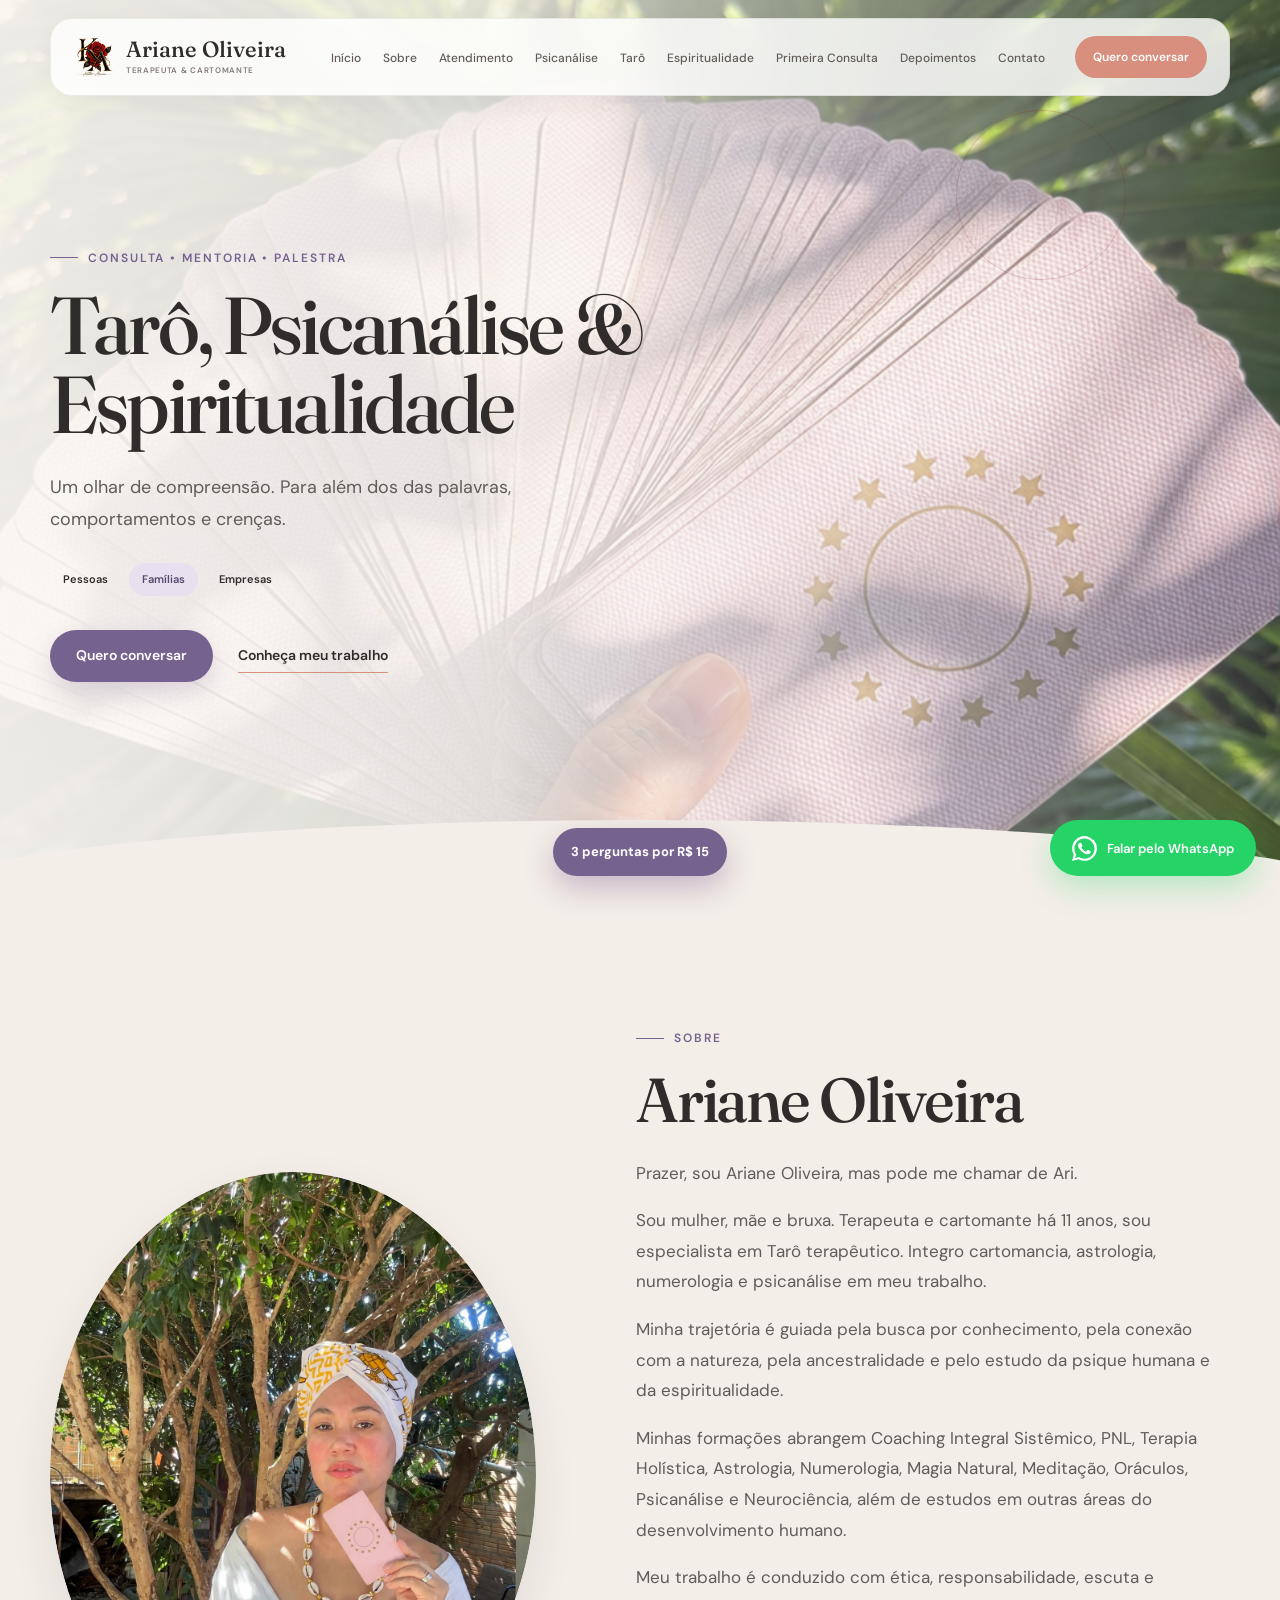
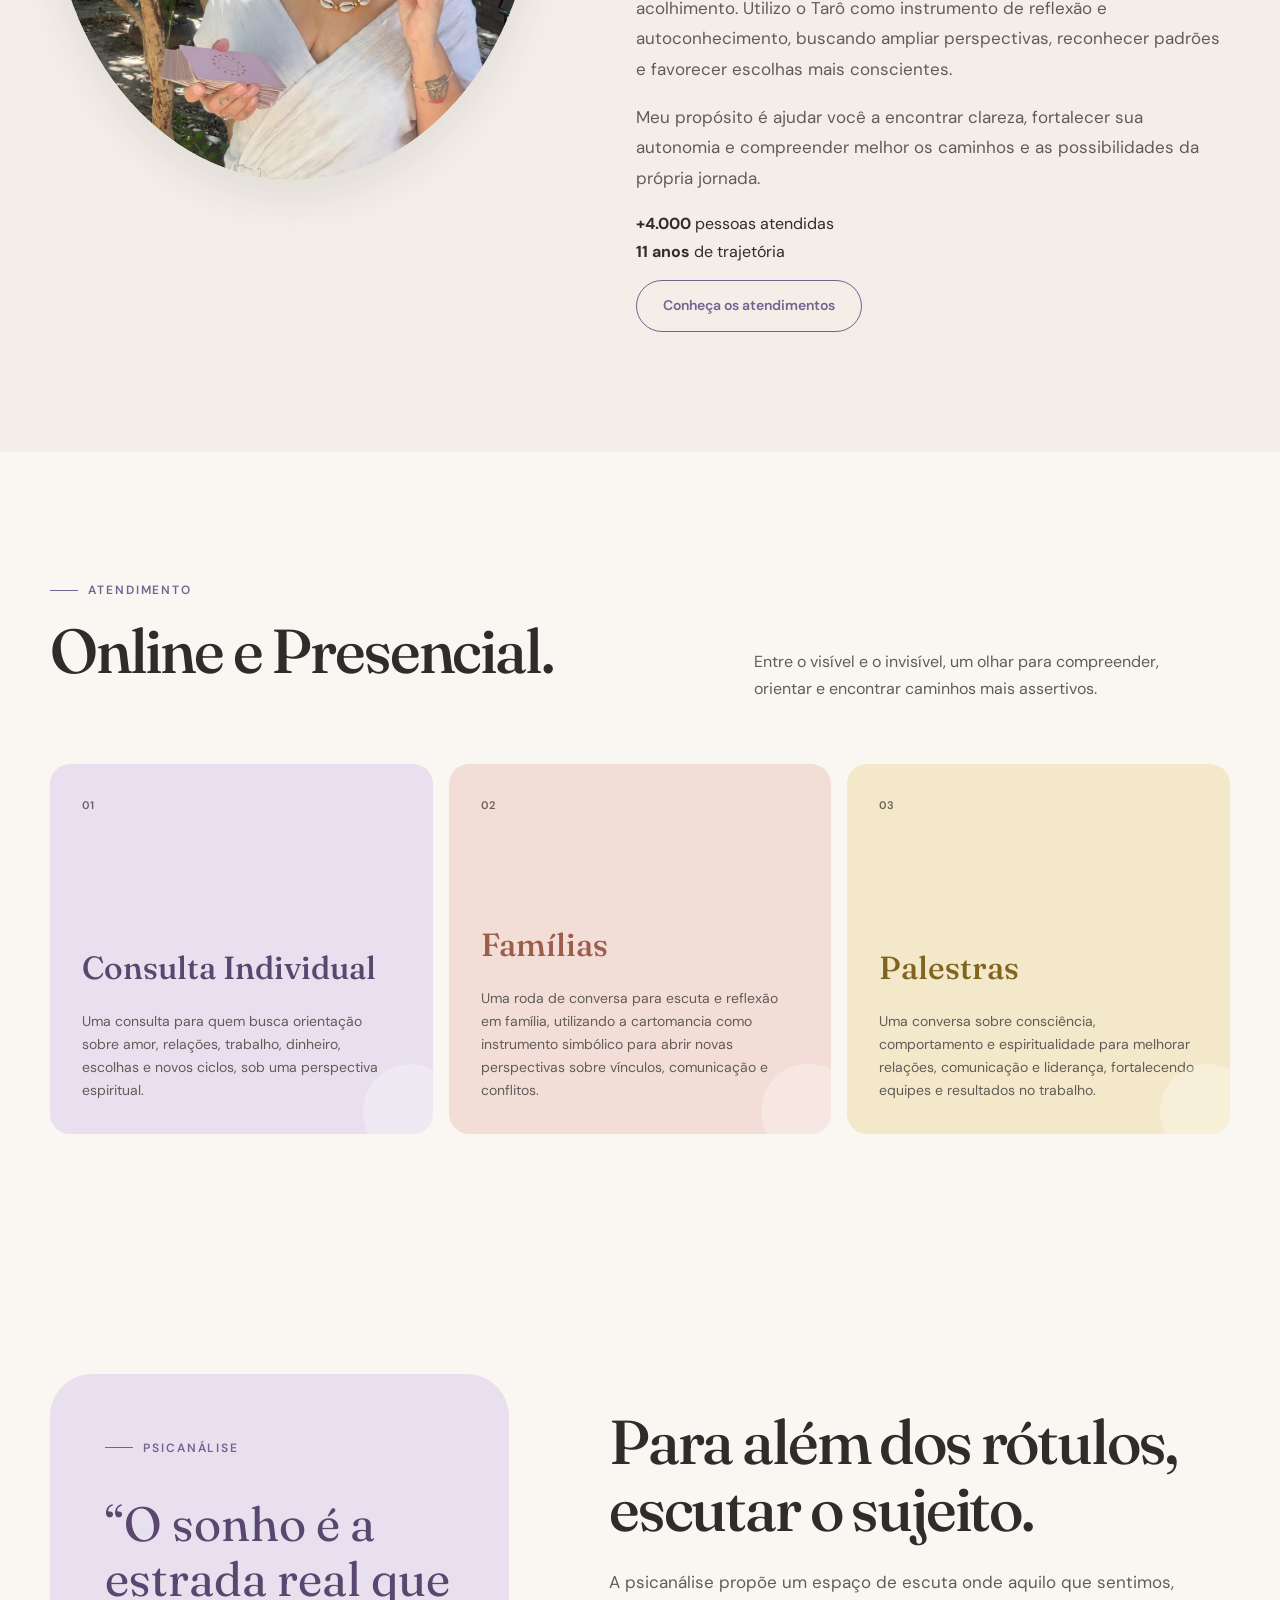
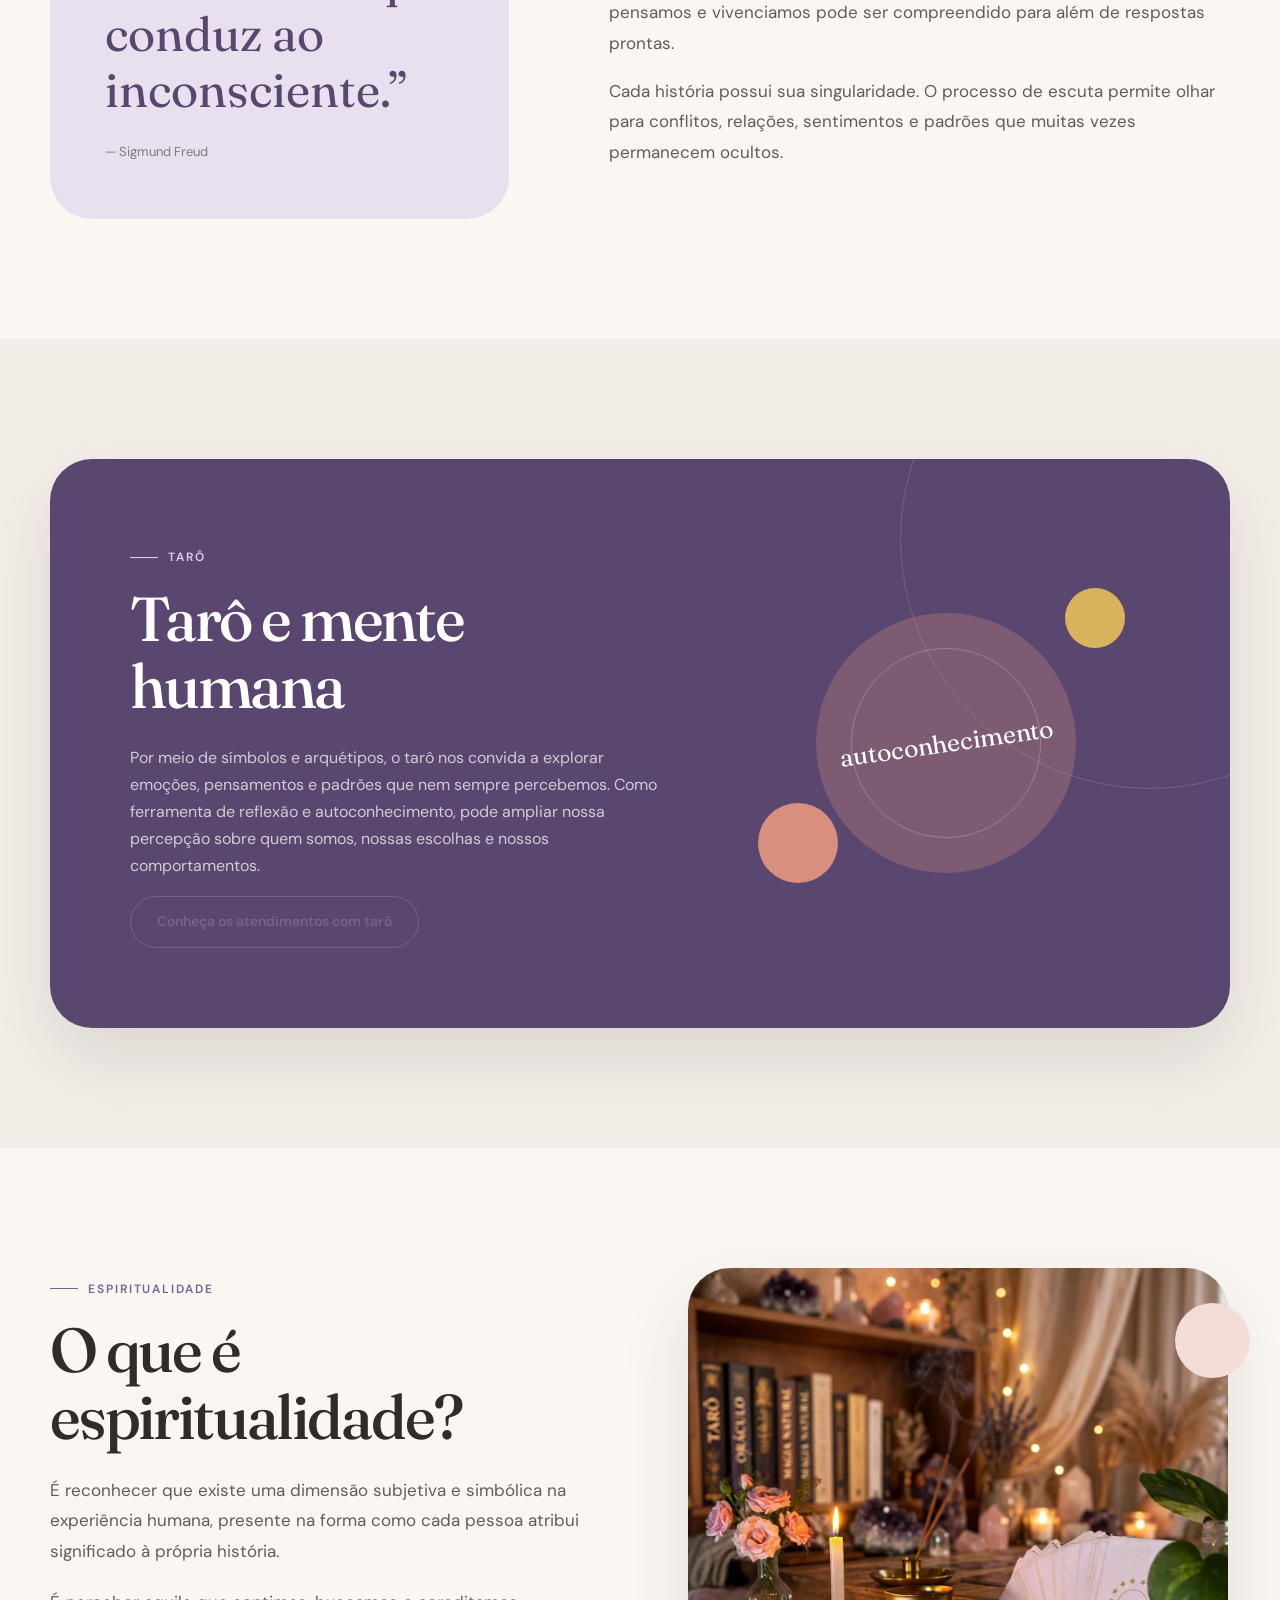
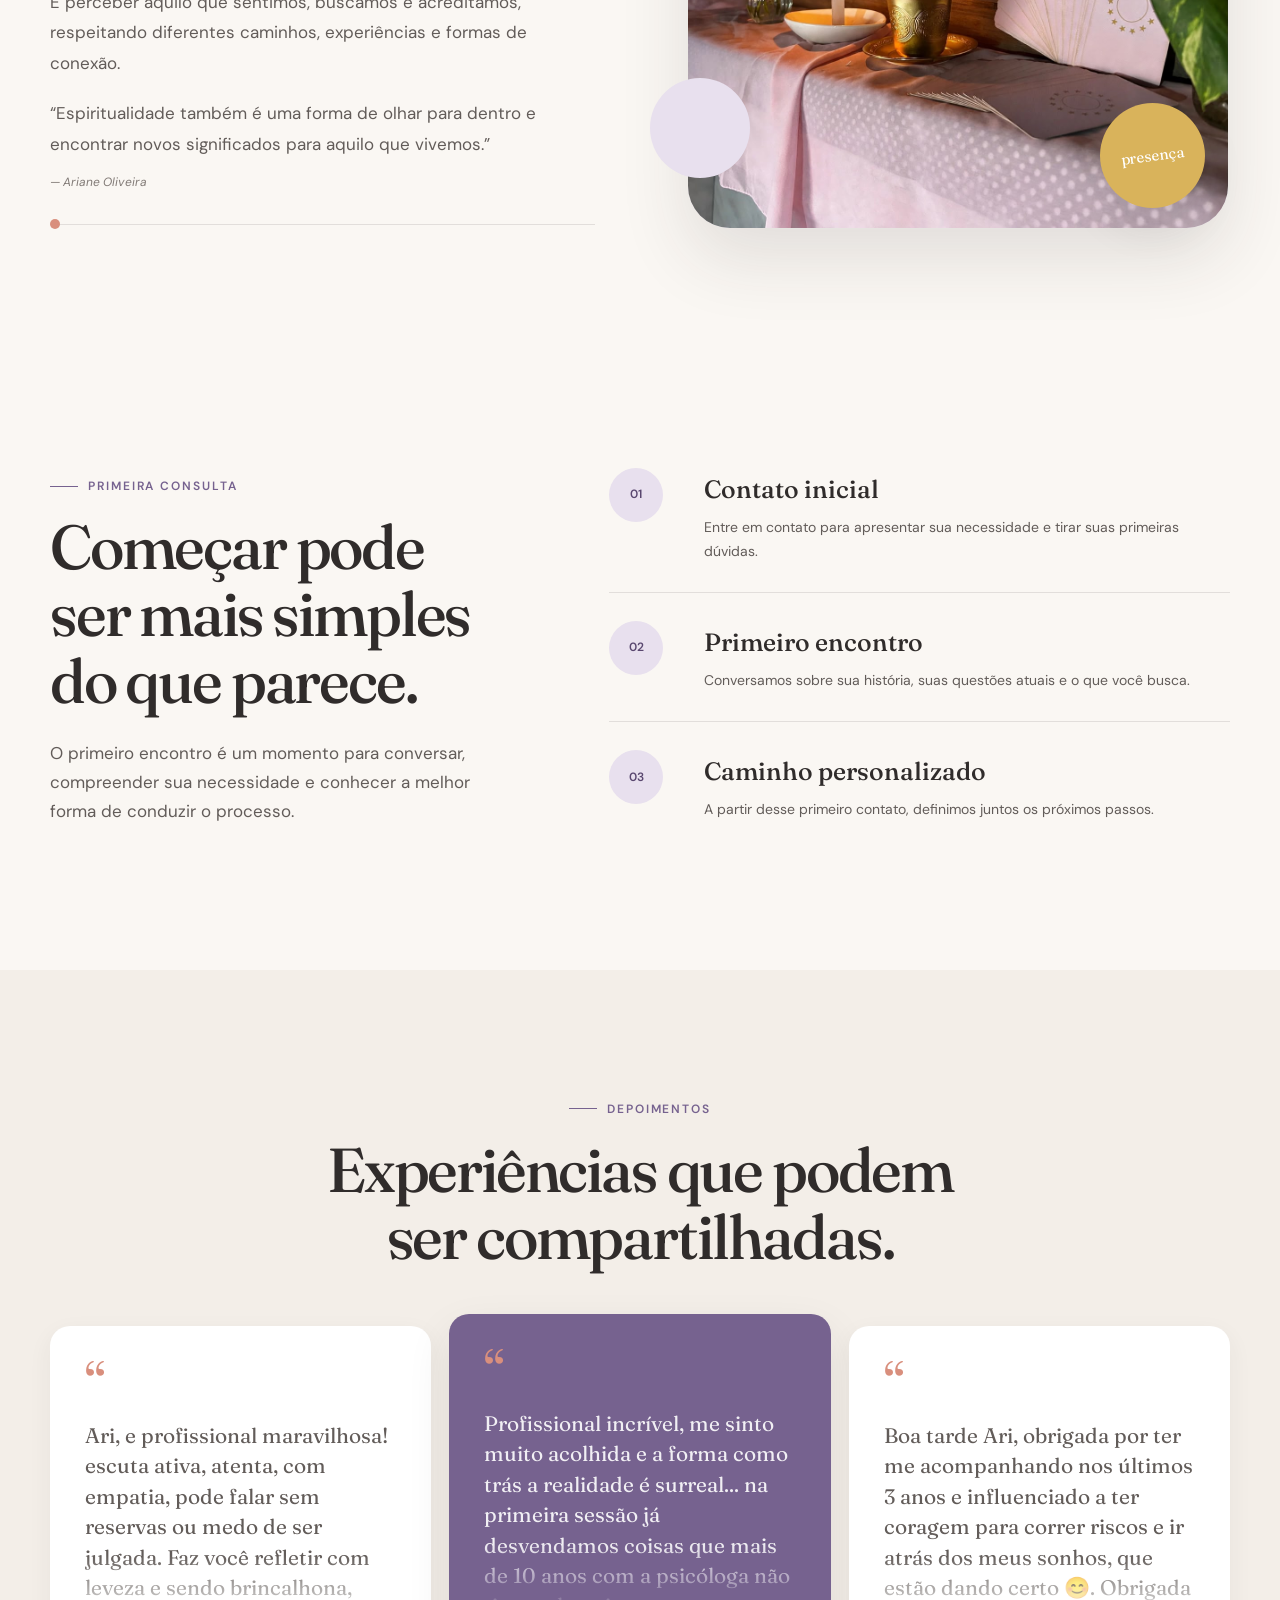
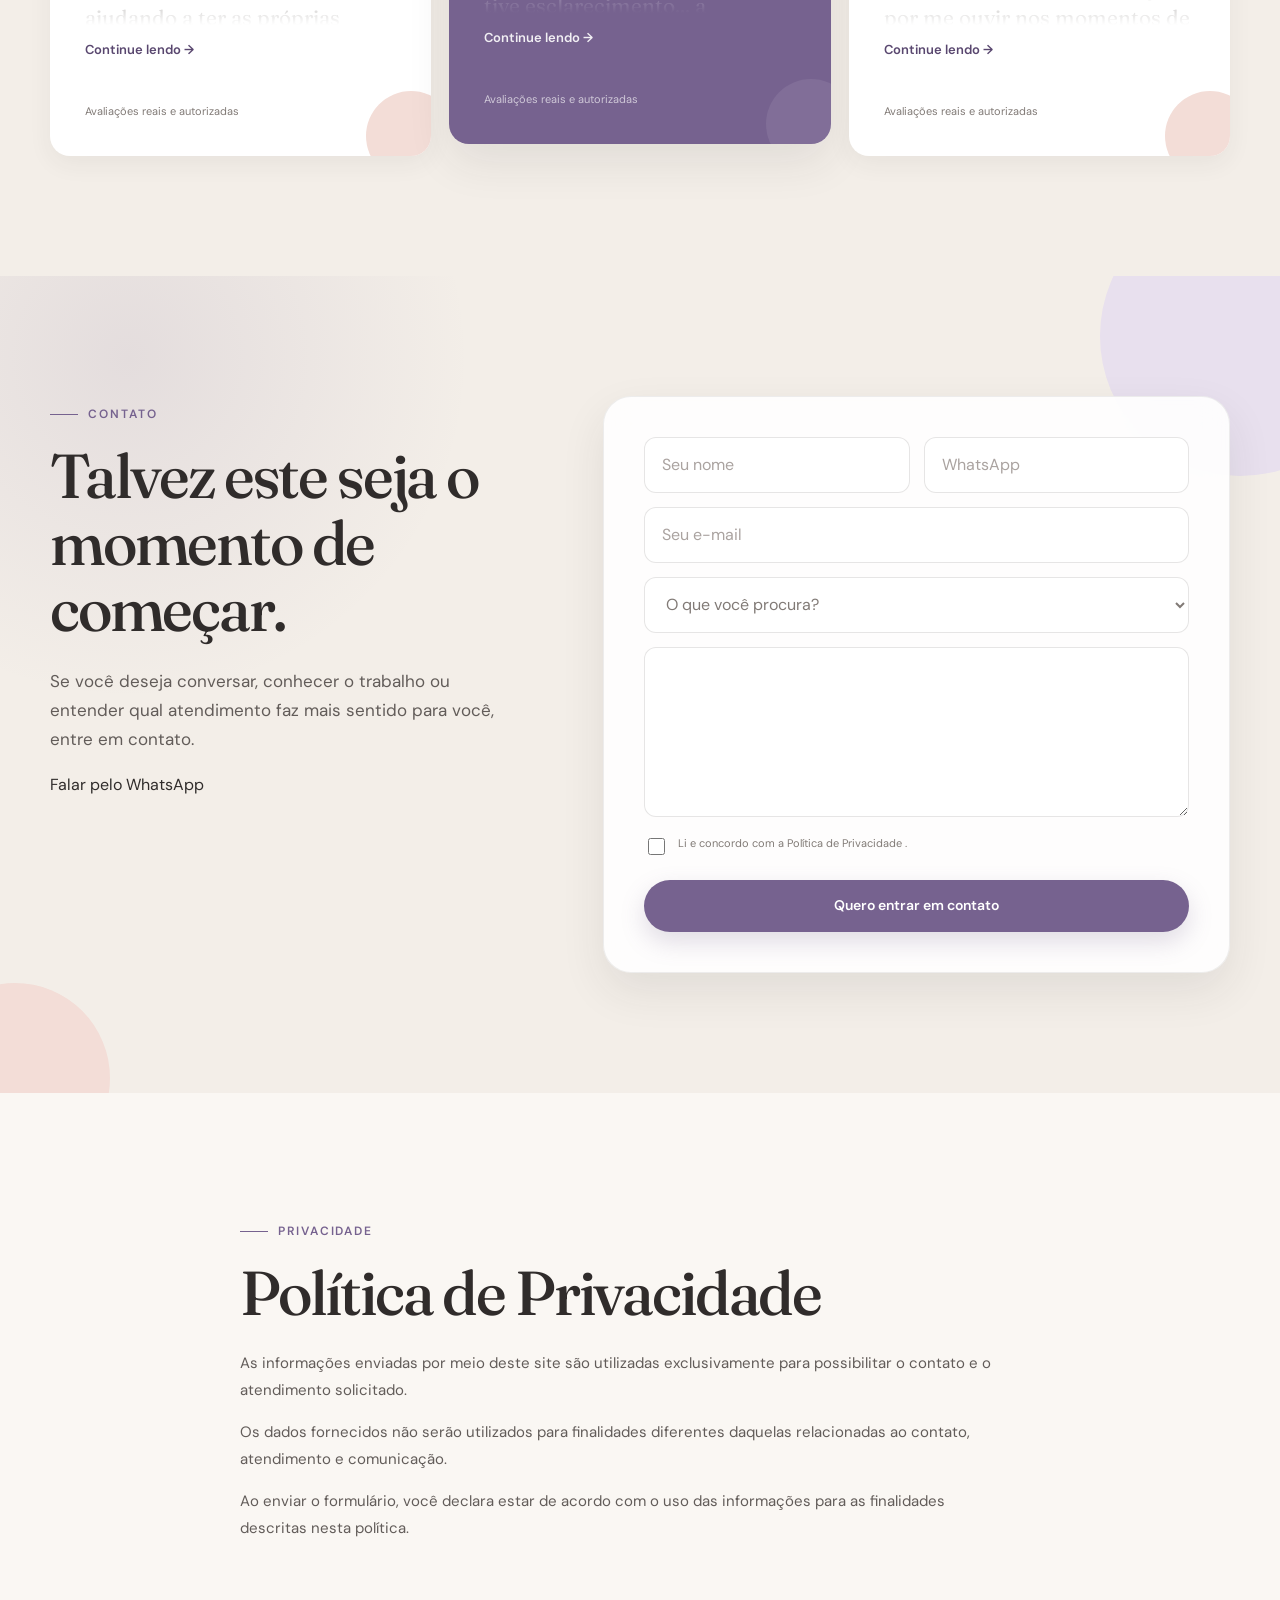
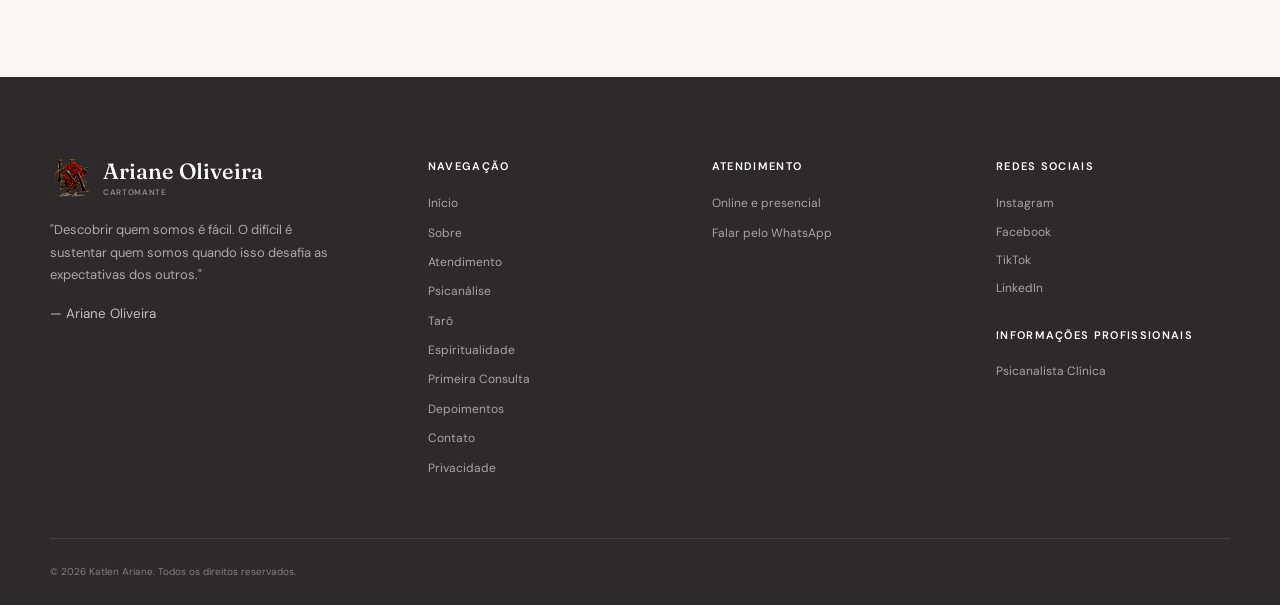
==== commit 28eb08d2: "Substitui aba Neurociência por Tarô e unifica seção de autoconhecimento" ====
--- a/index.html
+++ b/index.html
@@ -205,8 +205,8 @@
                     </li>
 
                     <li>
-                        <a href="#neuro">
-                            Neurociência
+                        <a href="#taro-mente">
+                            Tarô
                         </a>
                     </li>
 
@@ -653,60 +653,6 @@
         </section>
 
 
-        <!-- =====================================================
-             NEUROCIÊNCIA
-        ====================================================== -->
-
-        <section
-            id="neuro"
-            class="neuro section">
-
-            <div class="container neuro-card">
-
-                <div class="neuro-copy">
-
-                    <span class="eyebrow">
-                        Neurociência
-                    </span>
-
-                    <h2>
-                        Compreender o cérebro para
-                        compreender o comportamento.
-                    </h2>
-
-                    <p>
-                        A neurociência amplia nossa compreensão sobre
-                        emoções, aprendizagem, memória, comportamento
-                        e desenvolvimento humano.
-                    </p>
-
-                    <p>
-                        Conhecer o funcionamento do cérebro ajuda a
-                        construir uma visão mais consciente sobre nossas
-                        escolhas, relações e formas de agir.
-                    </p>
-
-                </div>
-
-                <div
-                    class="neuro-art"
-                    aria-hidden="true">
-
-                    <span>
-                        singularidade
-                    </span>
-
-                    <i></i>
-
-                    <b></b>
-
-                </div>
-
-            </div>
-
-        </section>
-
-
         <section
             id="taro-mente"
             class="neuro section"
@@ -715,7 +661,7 @@
             <div class="container neuro-card">
                 <div class="neuro-copy">
                     <span class="eyebrow">
-                        Reflexão e autoconhecimento
+                        Tarô
                     </span>
 
                     <h2 id="taro-mente-title">
@@ -733,6 +679,11 @@
                     <a href="#contato" class="btn btn-outline">
                         Conheça os atendimentos com tarô
                     </a>
+                </div>
+                <div class="neuro-art" aria-hidden="true">
+                    <span>autoconhecimento</span>
+                    <i></i>
+                    <b></b>
                 </div>
             </div>
 
@@ -1452,8 +1403,8 @@
                     Psicanálise
                 </a>
 
-                <a href="#neuro">
-                    Neurociência
+                <a href="#taro-mente">
+                    Tarô
                 </a>
 
                 <a href="#espiritualidade">
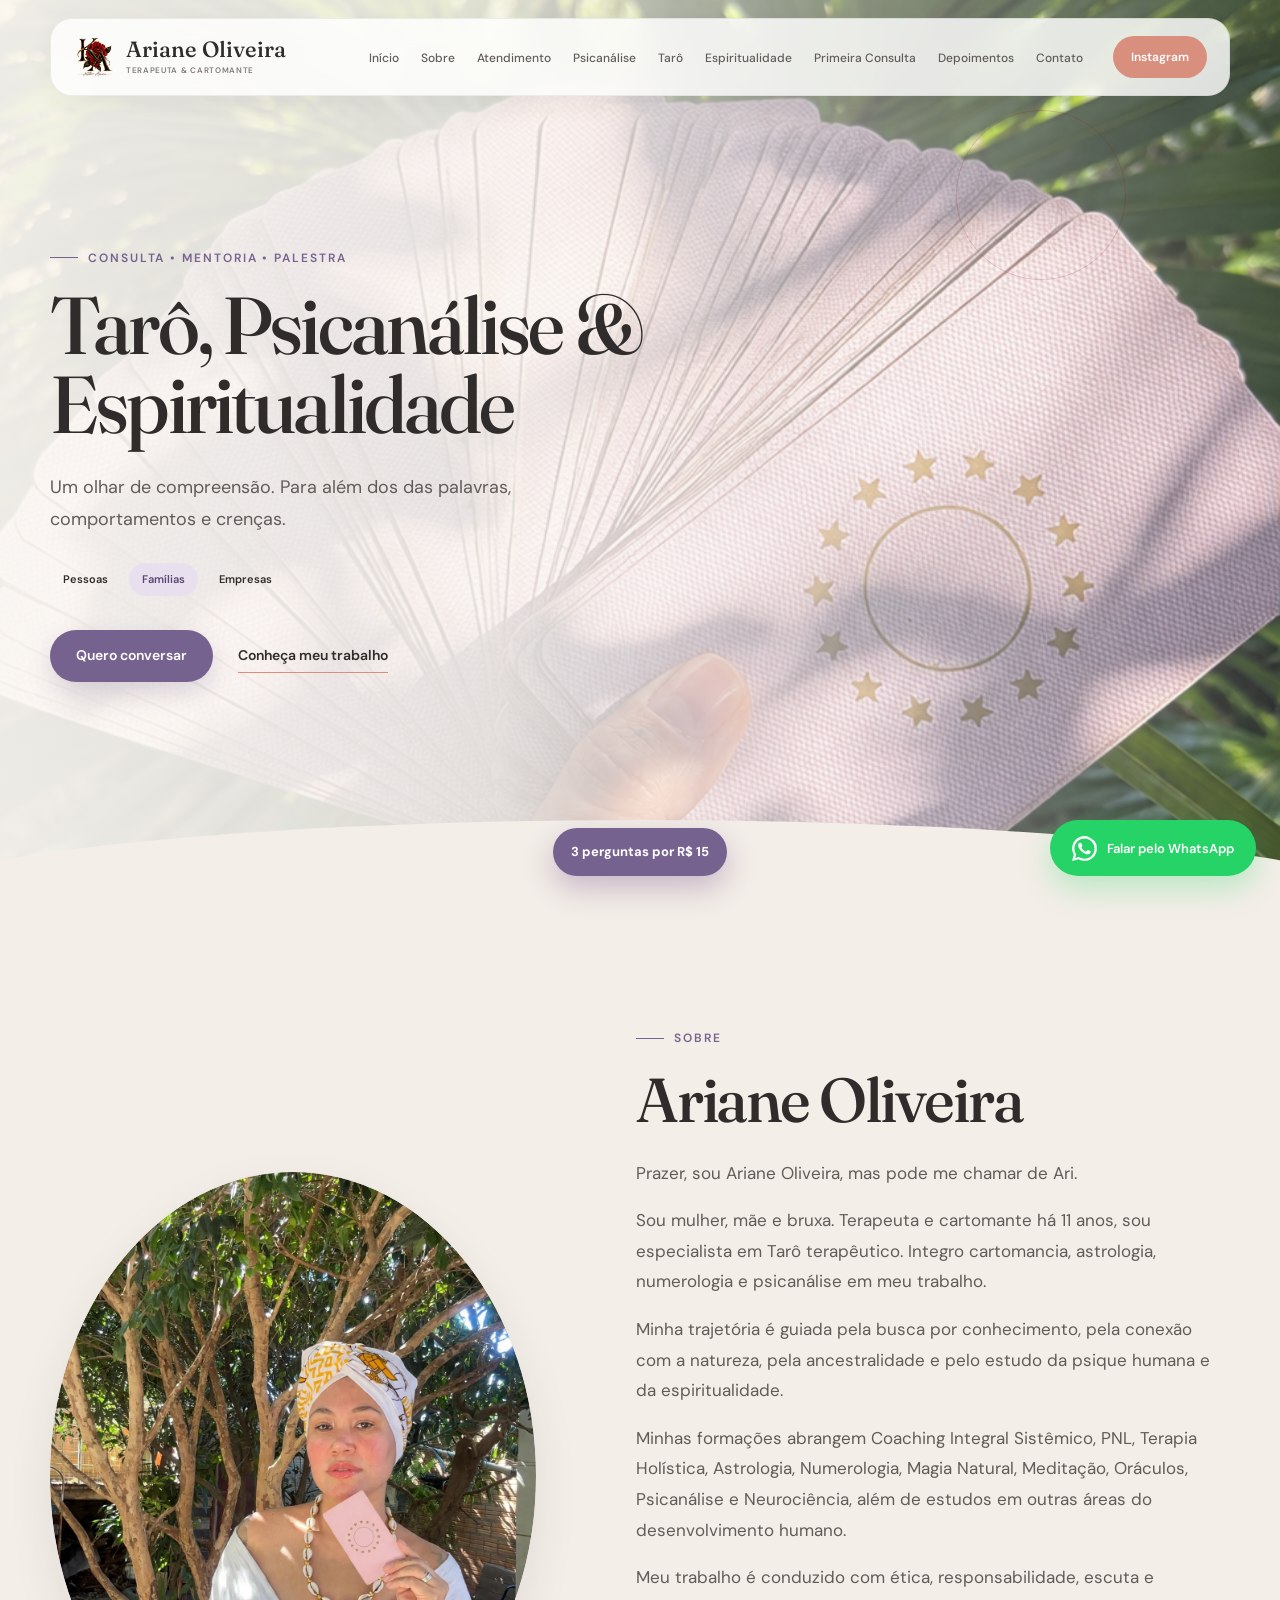
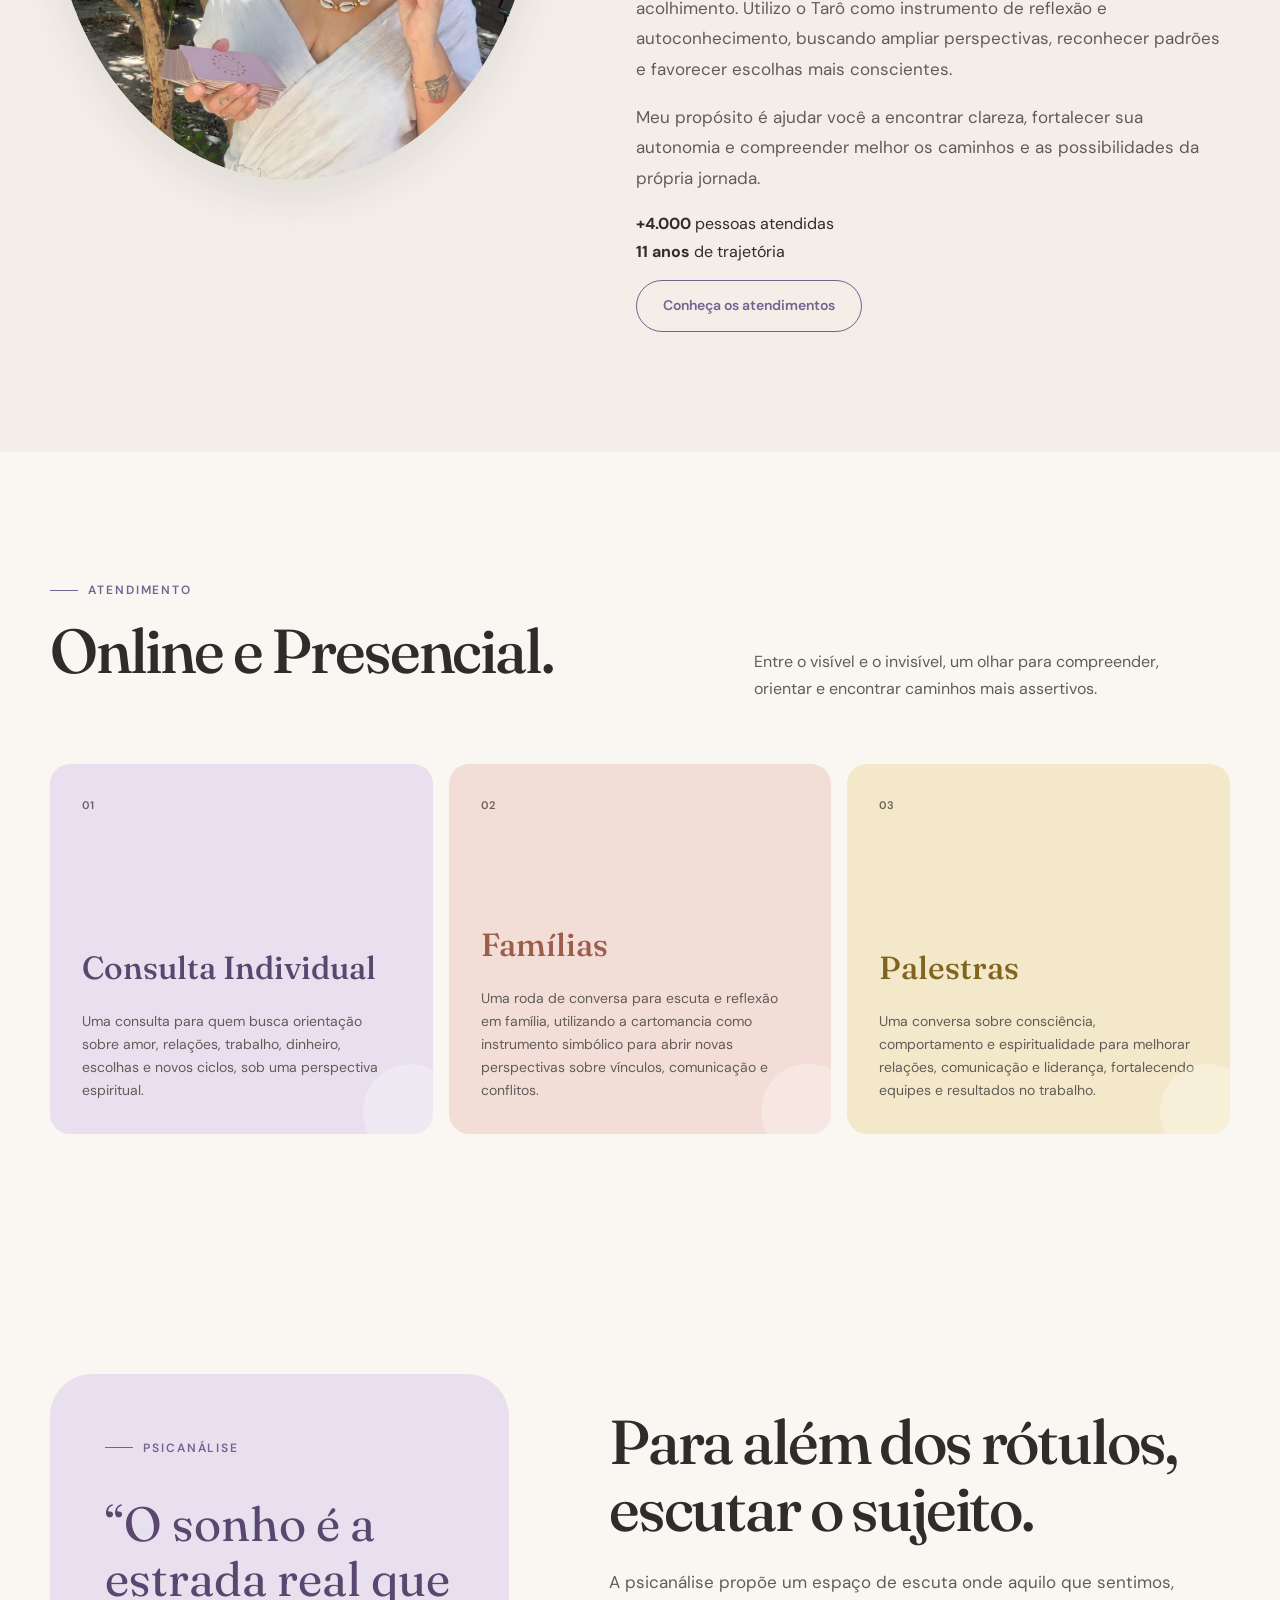
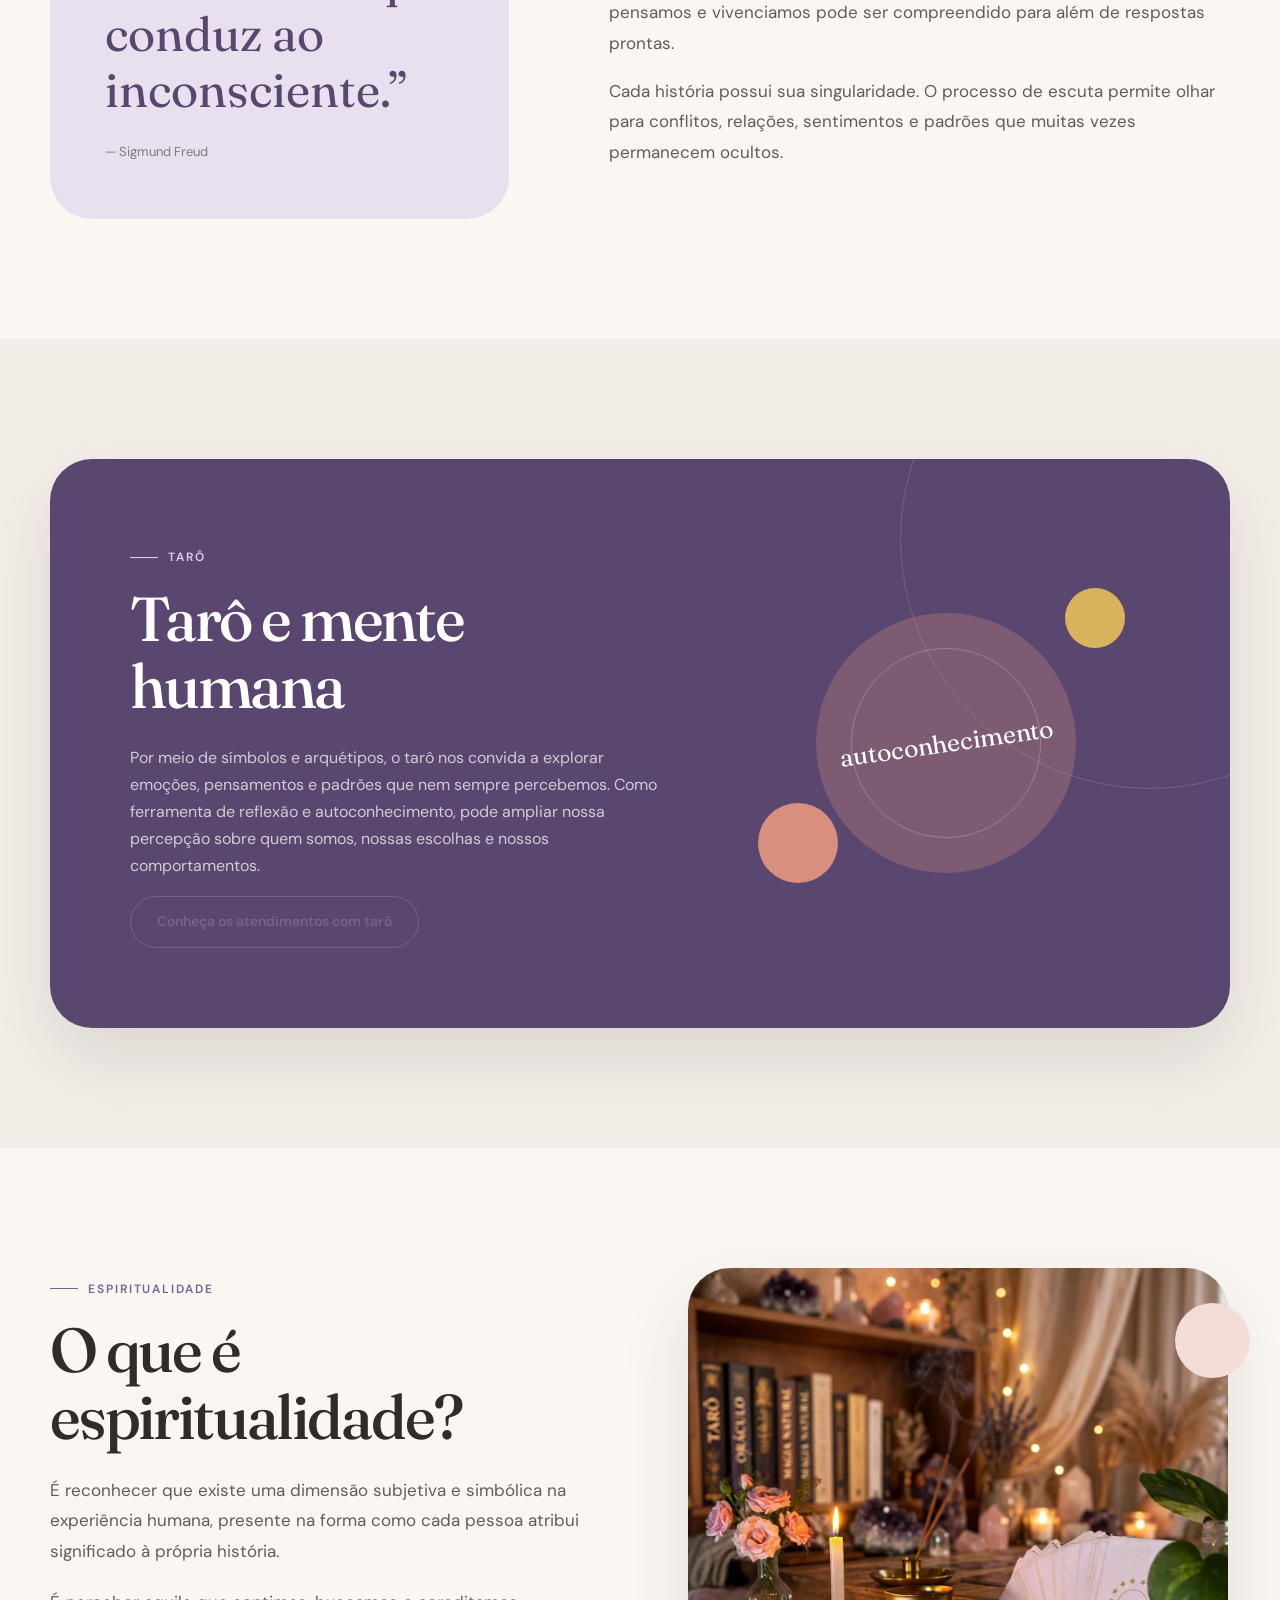
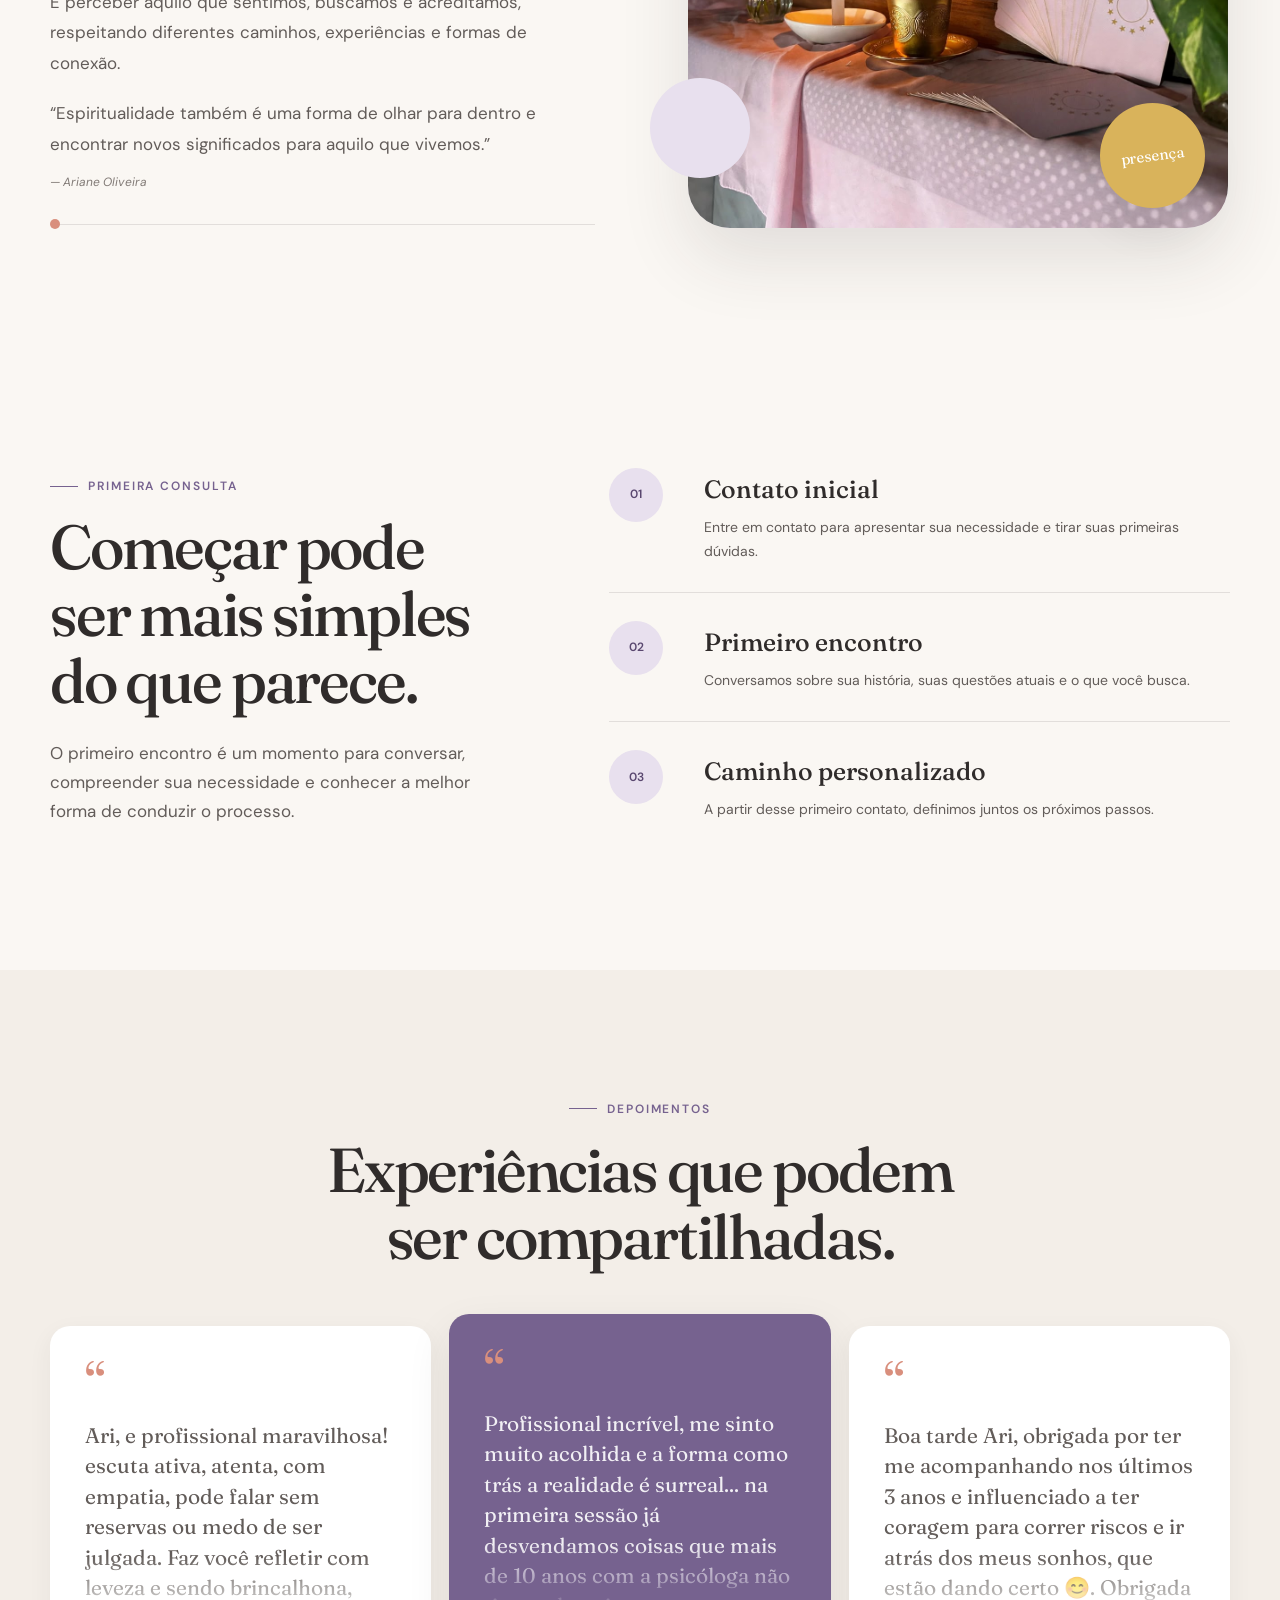
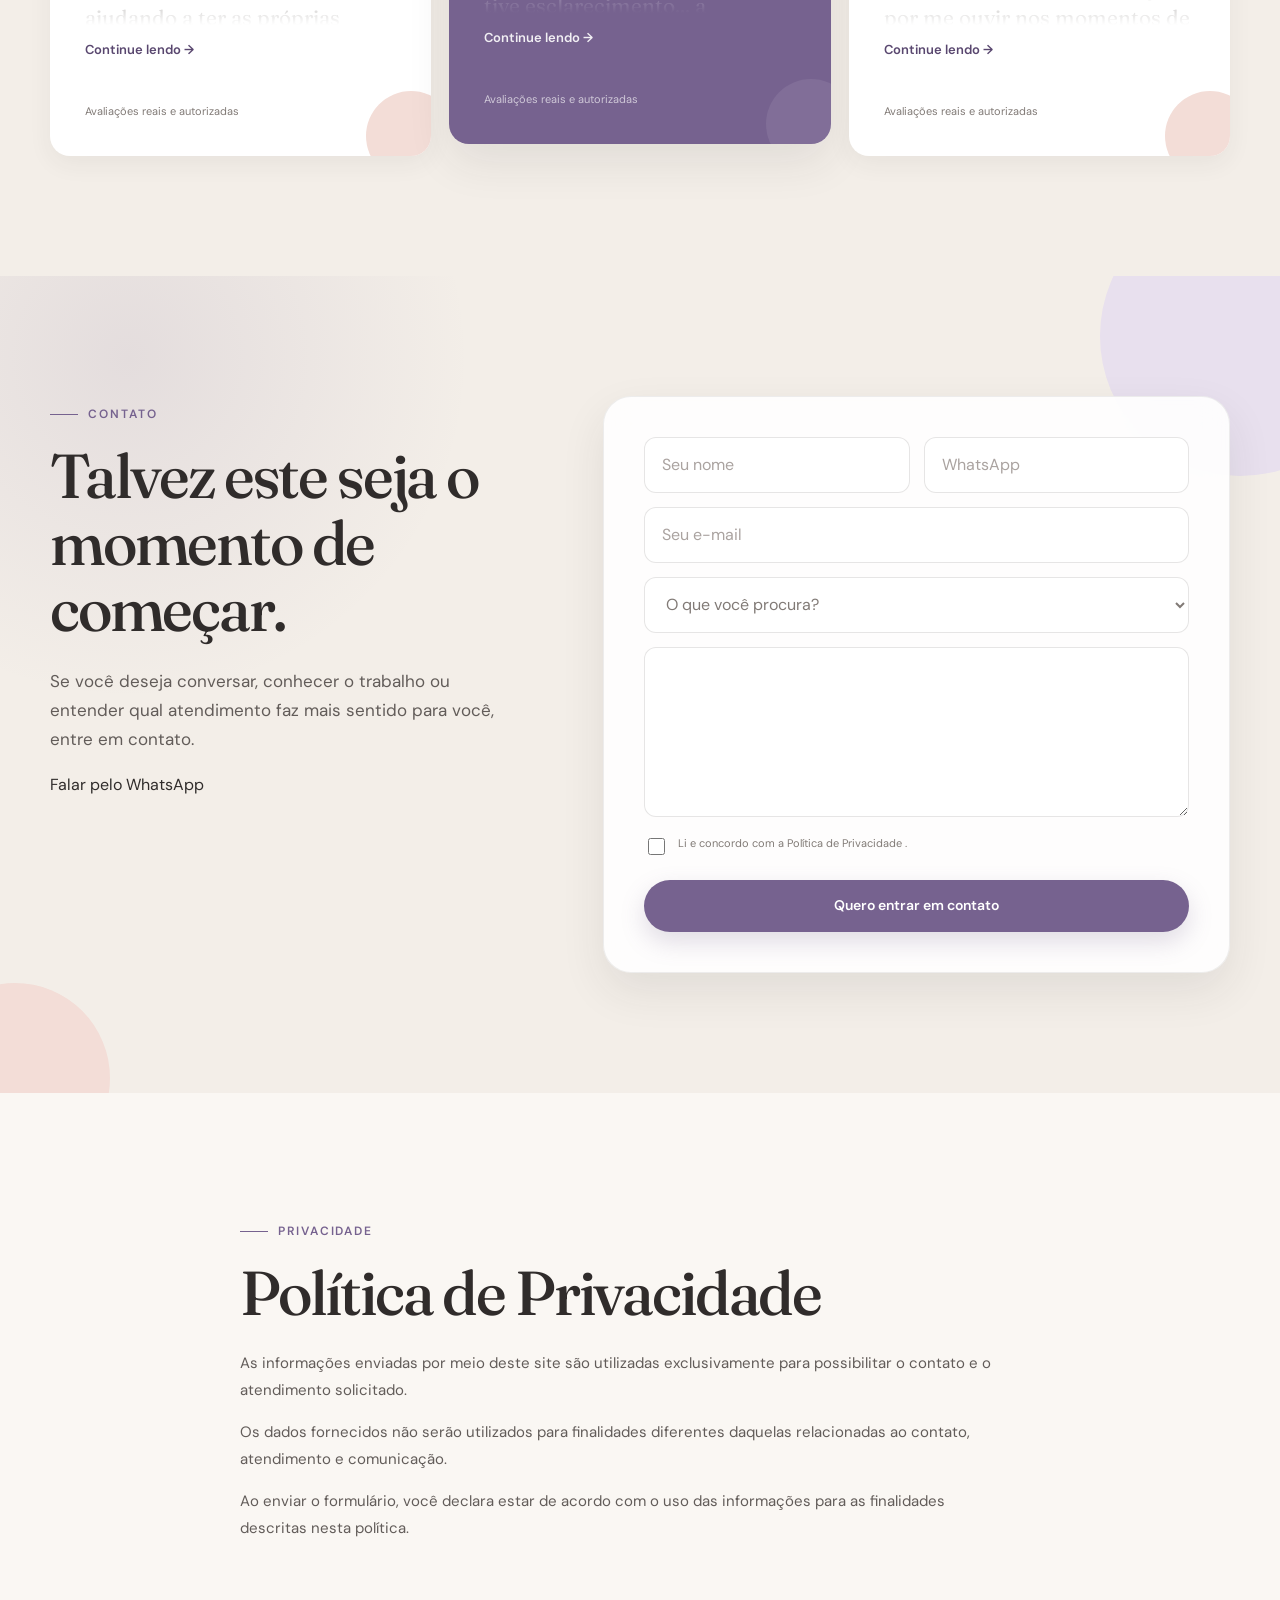
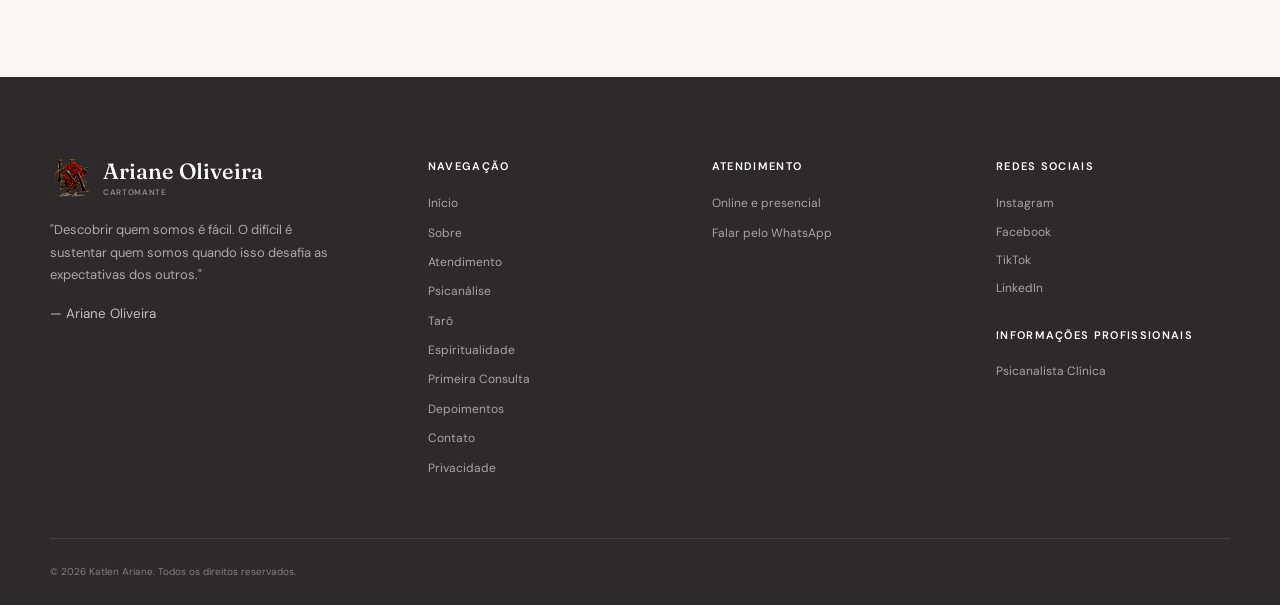
==== commit e14f87a9: "Substitui botão do cabeçalho por Instagram vinculado ao V8" ====
--- a/index.html
+++ b/index.html
@@ -240,9 +240,13 @@
 
             <a
                 class="header-cta"
-                href="#contato">
-
-                Quero conversar
+                href="#instagram-link"
+                data-v8-href="social.instagram"
+                target="_blank"
+                rel="noopener noreferrer"
+                aria-label="Abrir Instagram em uma nova aba">
+
+                Instagram
 
             </a>
 
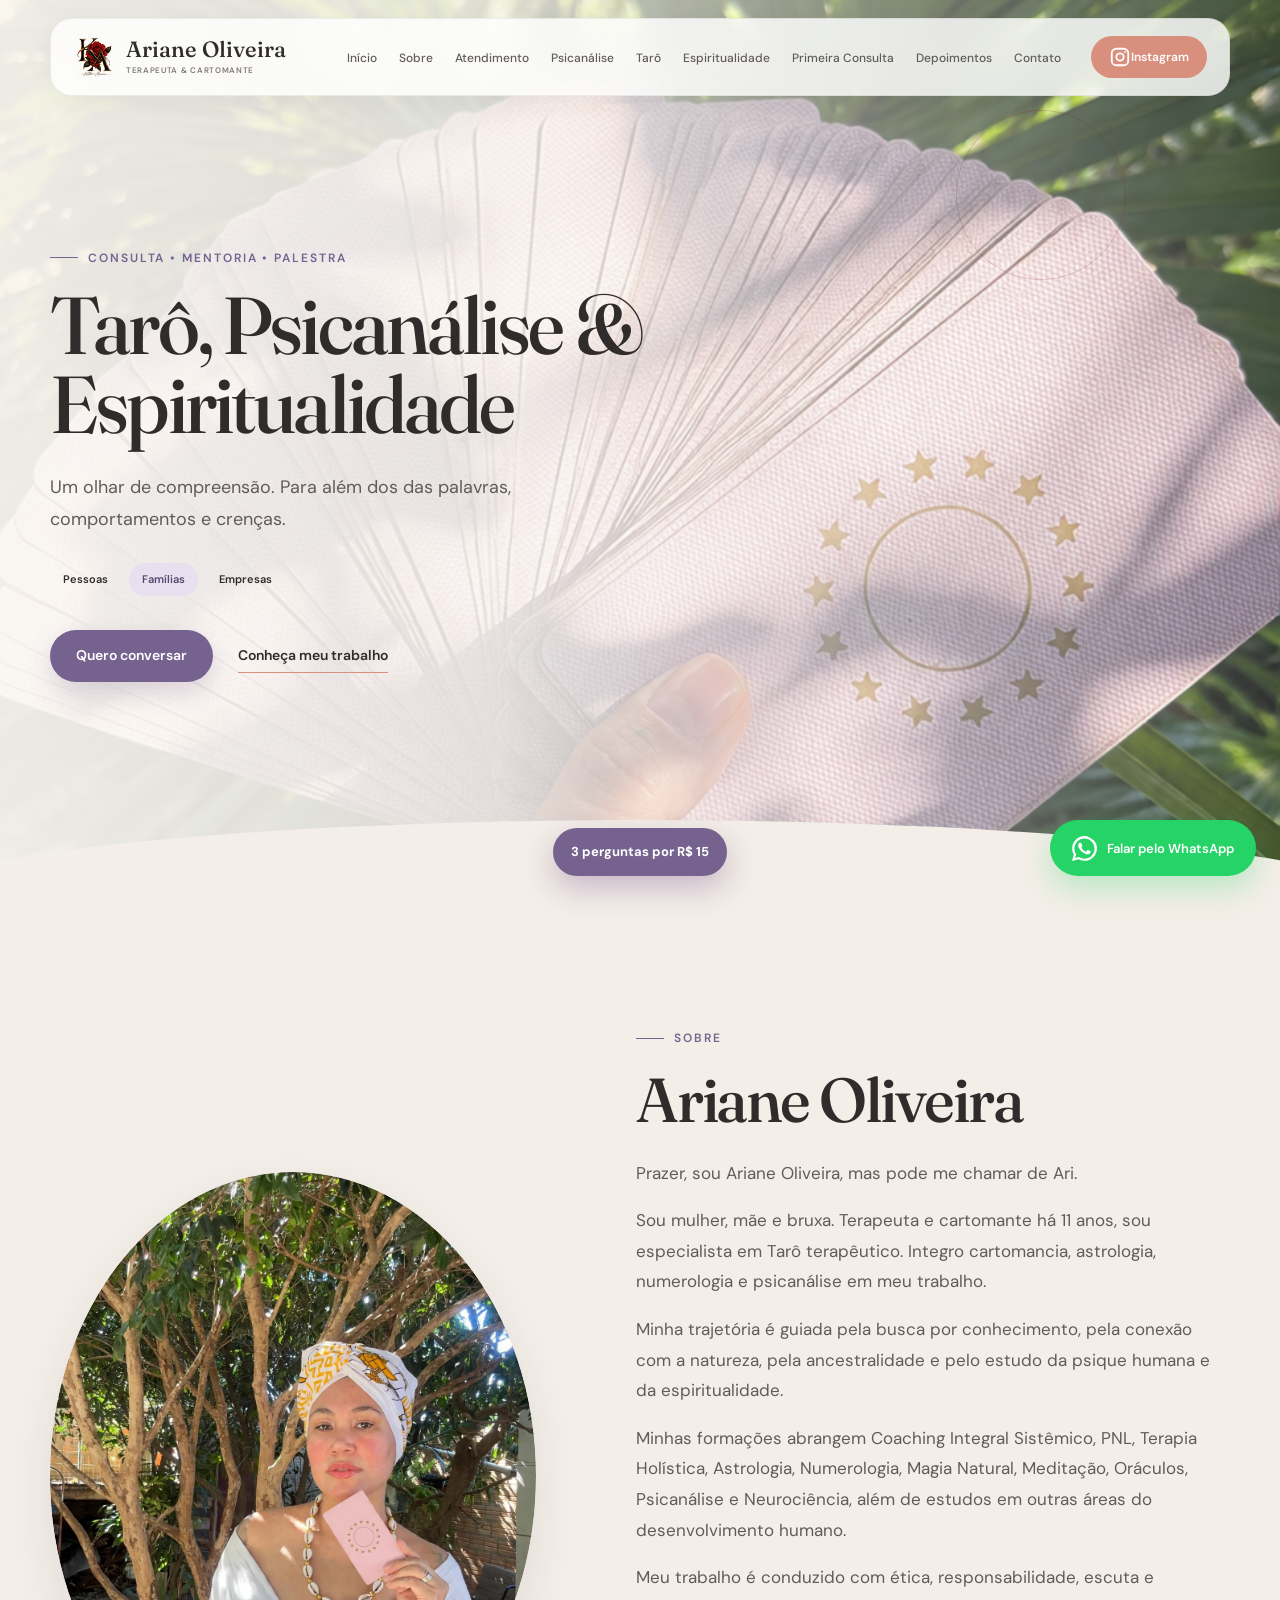
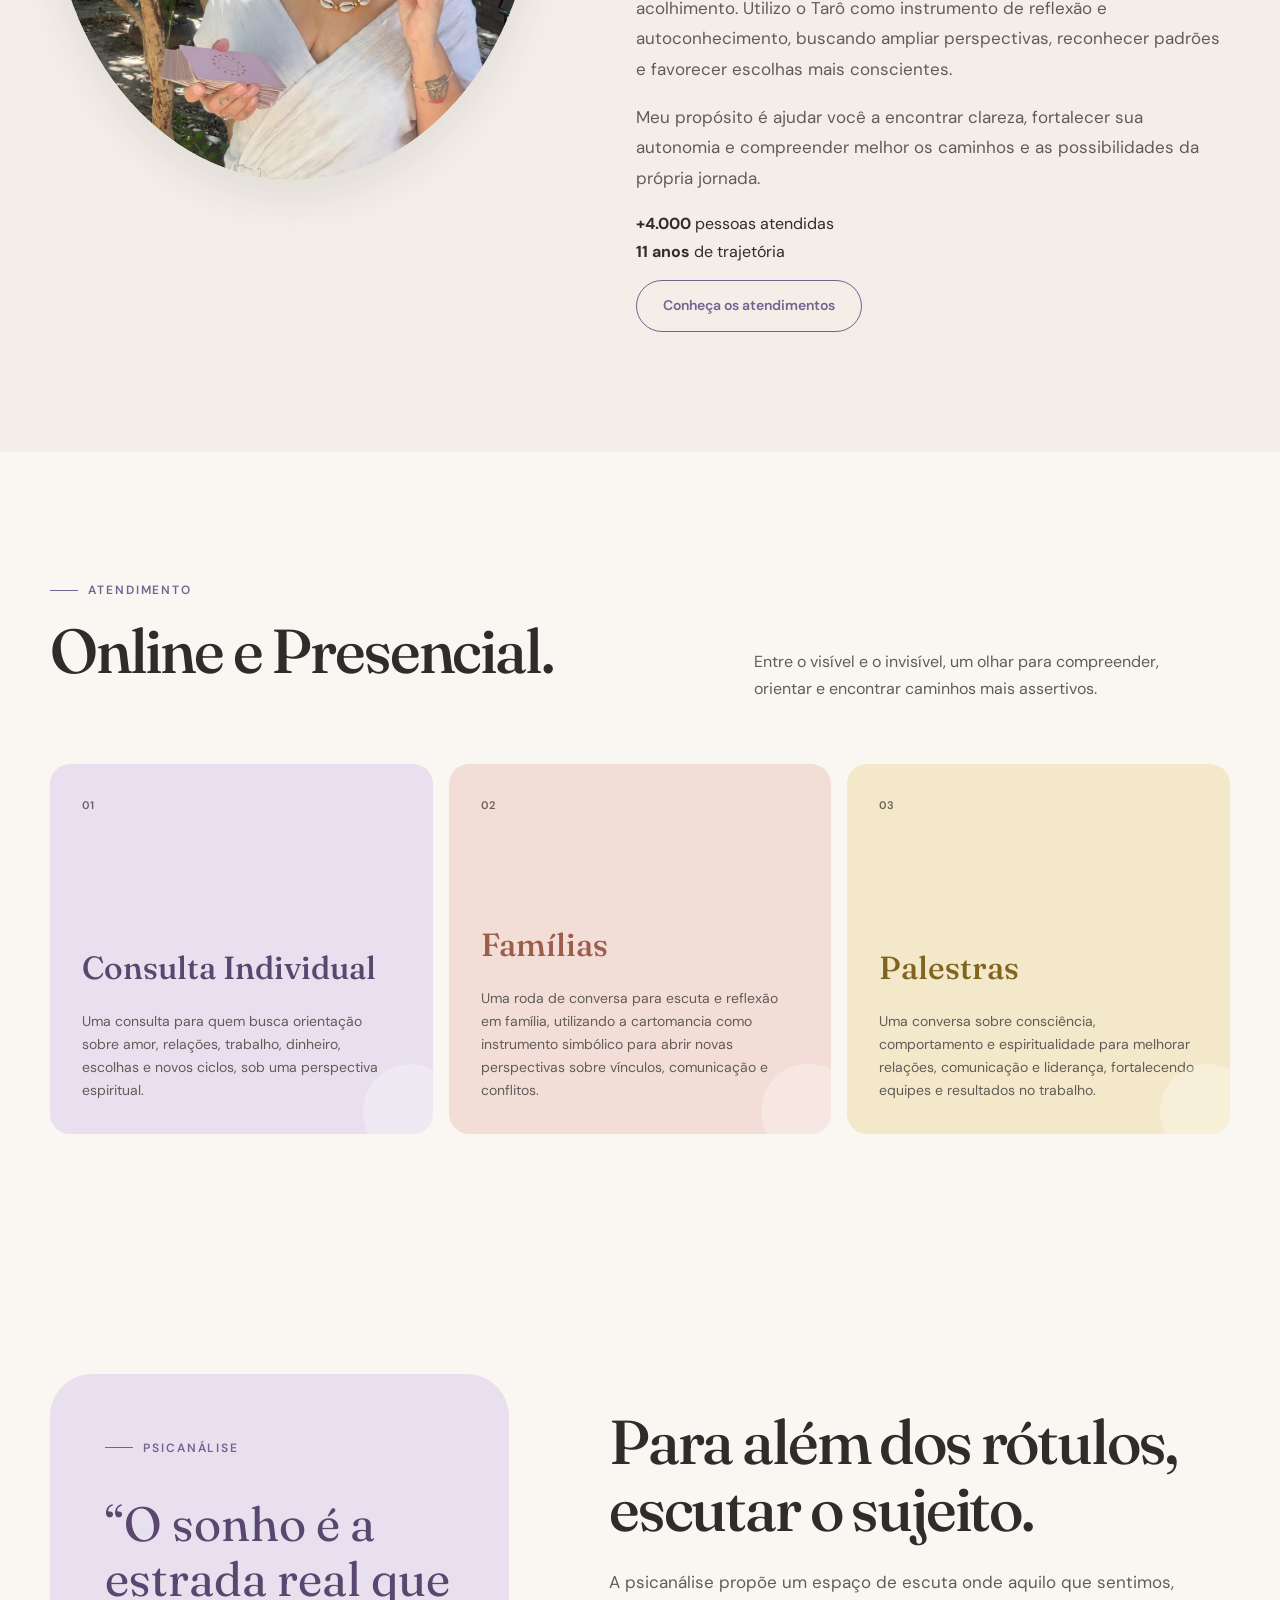
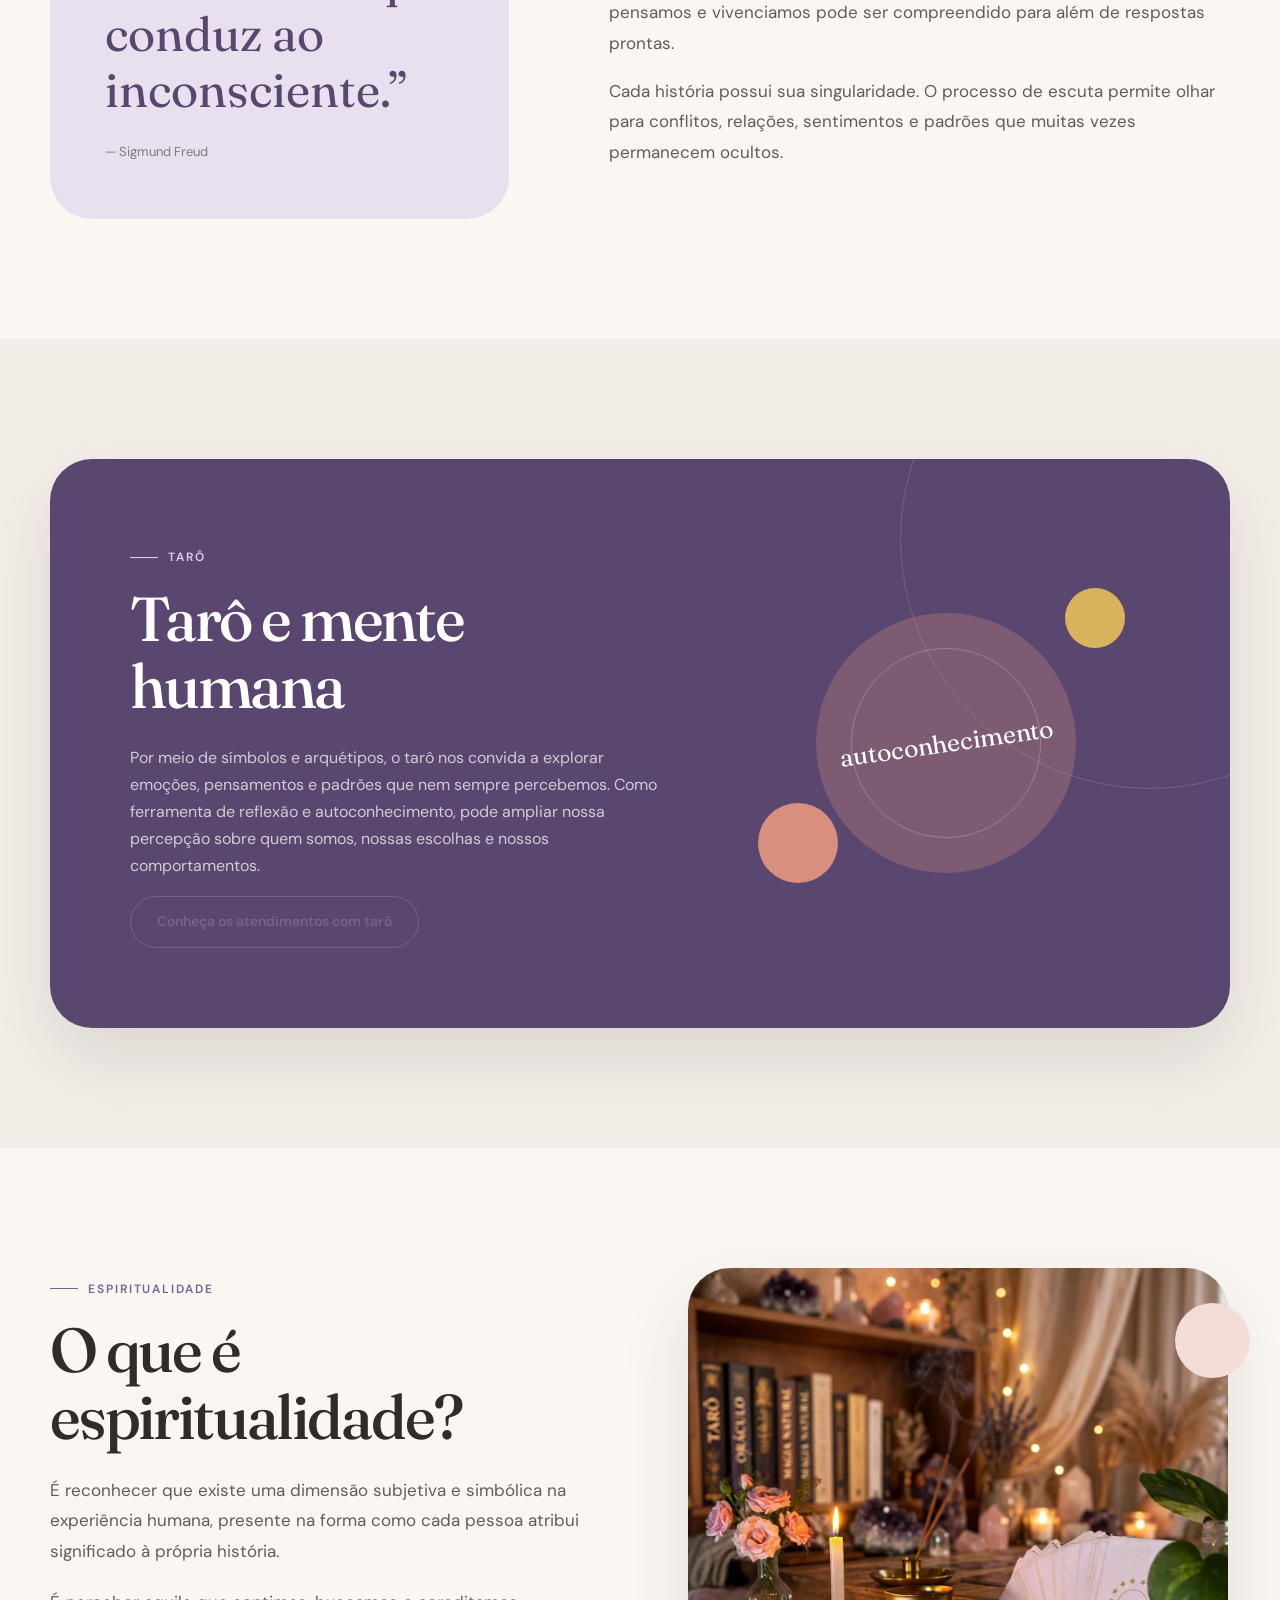
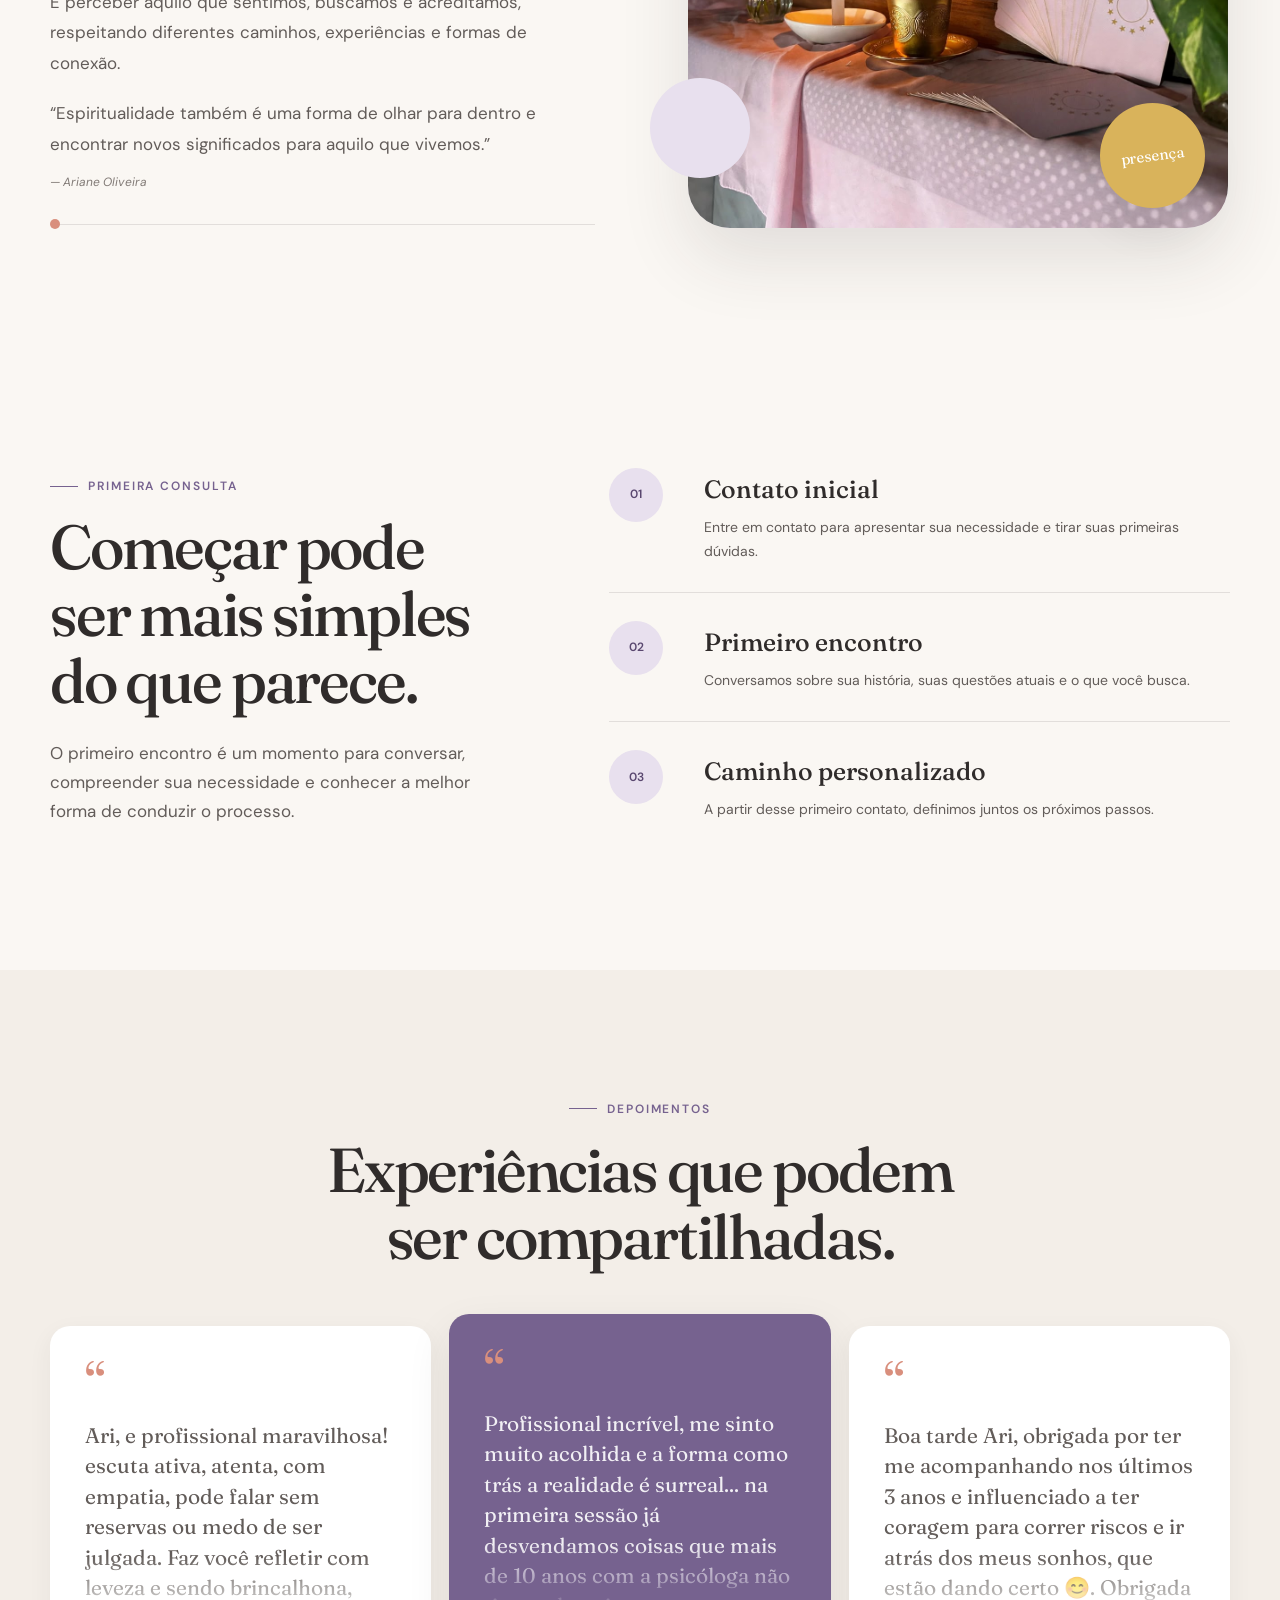
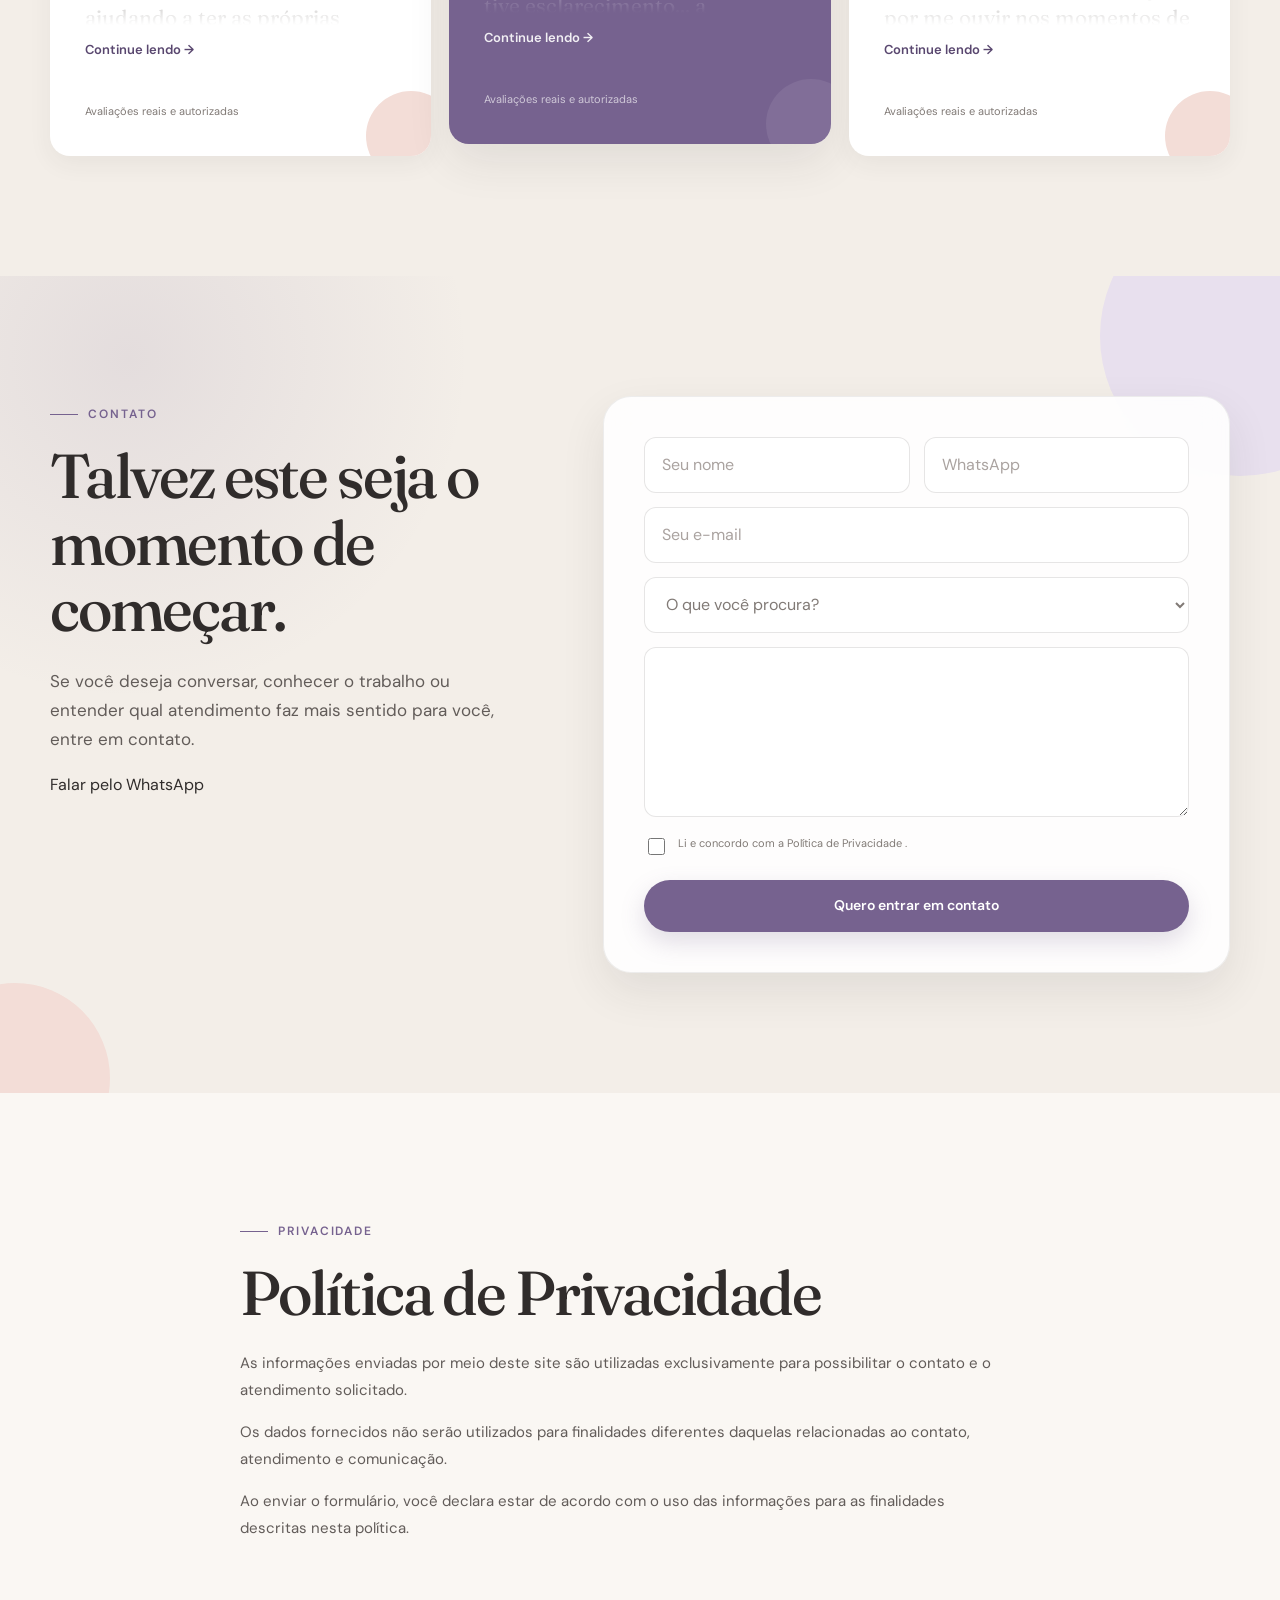
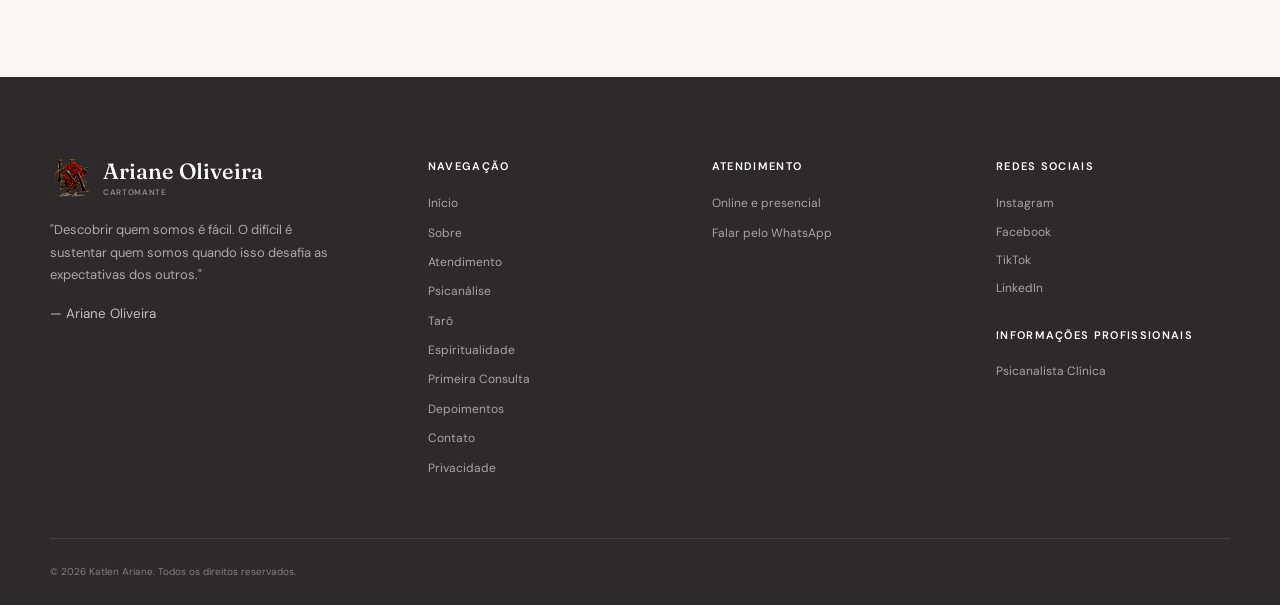
==== commit c01c0c94: "Adiciona ícone SVG acessível ao botão Instagram" ====
--- a/index.html
+++ b/index.html
@@ -246,7 +246,17 @@
                 rel="noopener noreferrer"
                 aria-label="Abrir Instagram em uma nova aba">
 
-                Instagram
+                <svg class="header-instagram-icon"
+                    xmlns="http://www.w3.org/2000/svg"
+                    viewBox="0 0 24 24"
+                    width="22" height="22"
+                    fill="none" stroke="currentColor" stroke-width="2"
+                    aria-hidden="true" focusable="false">
+                    <rect x="3" y="3" width="18" height="18" rx="5"></rect>
+                    <circle cx="12" cy="12" r="4"></circle>
+                    <circle cx="17.5" cy="6.5" r="1" fill="currentColor" stroke="none"></circle>
+                </svg>
+                <span class="header-instagram-label">Instagram</span>
 
             </a>
 
--- a/css/style.css
+++ b/css/style.css
@@ -2595,8 +2595,35 @@
         display: none;
     }
 
+    .site-header .nav-inner {
+        gap: 8px;
+    }
+
+    .site-header .brand {
+        flex: 1 1 0;
+        overflow: hidden;
+    }
+
+    .site-header .brand-text {
+        overflow: hidden;
+    }
+
+    .site-header .brand-name,
+    .site-header .brand-sub {
+        overflow: hidden;
+        text-overflow: ellipsis;
+    }
+
     .header-cta {
-        display: none;
+        display: inline-flex;
+        flex-shrink: 0;
+        min-height: 44px;
+        padding: 0 12px;
+    }
+
+    .site-header .mobile-toggle {
+        flex-shrink: 0;
+        margin-left: 0;
     }
 
     .mobile-toggle {
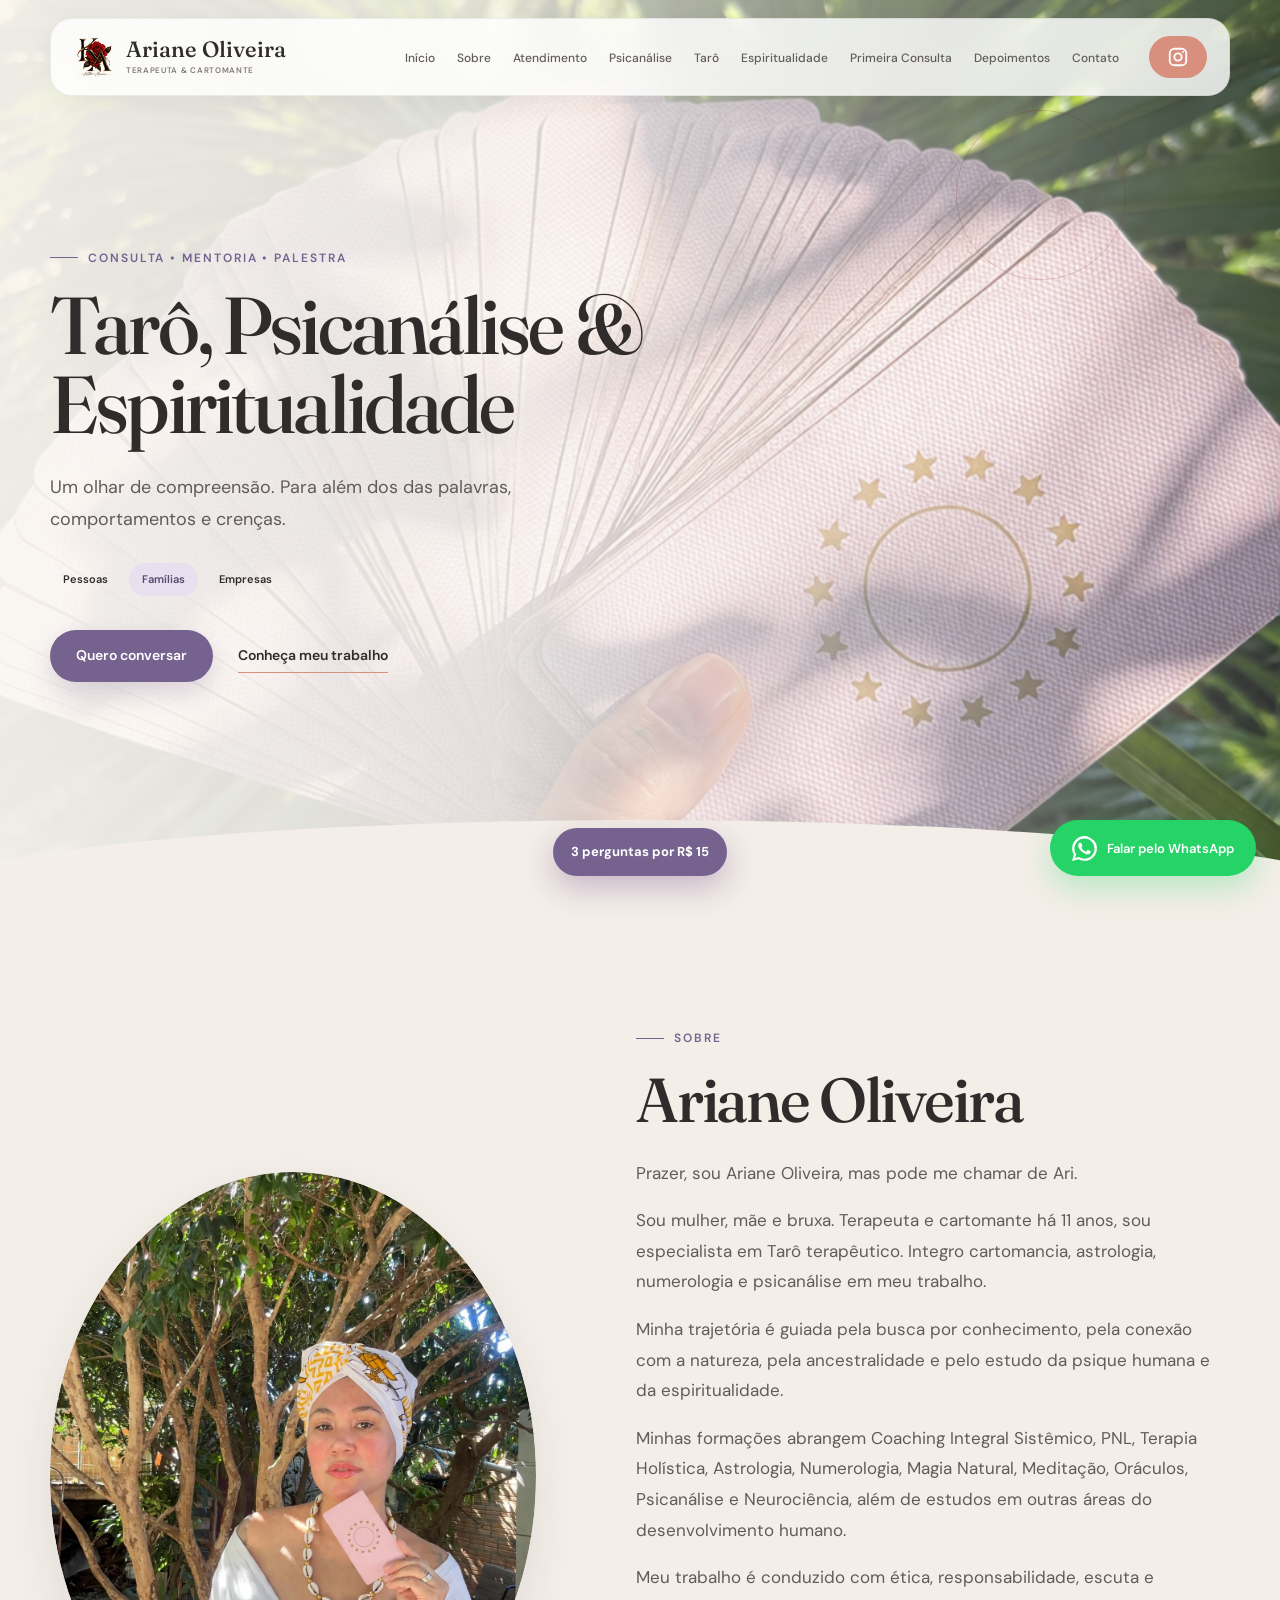
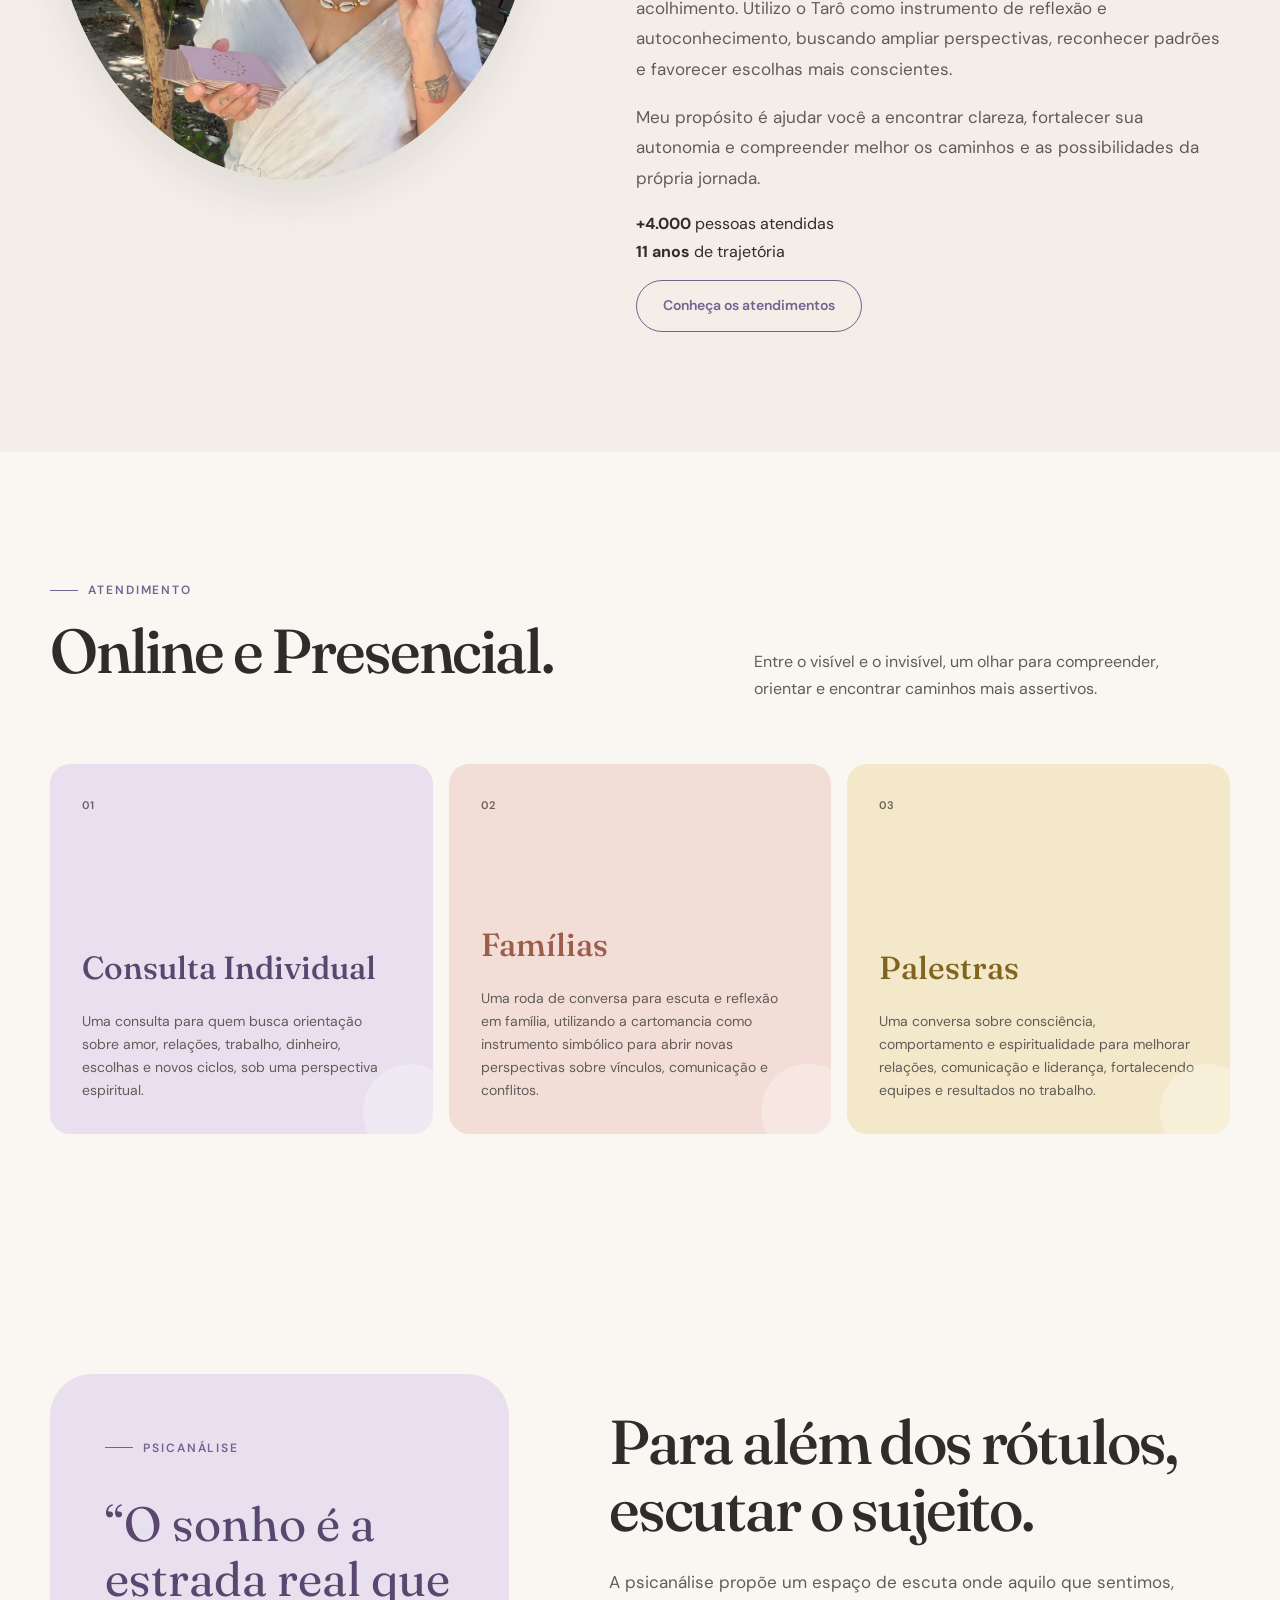
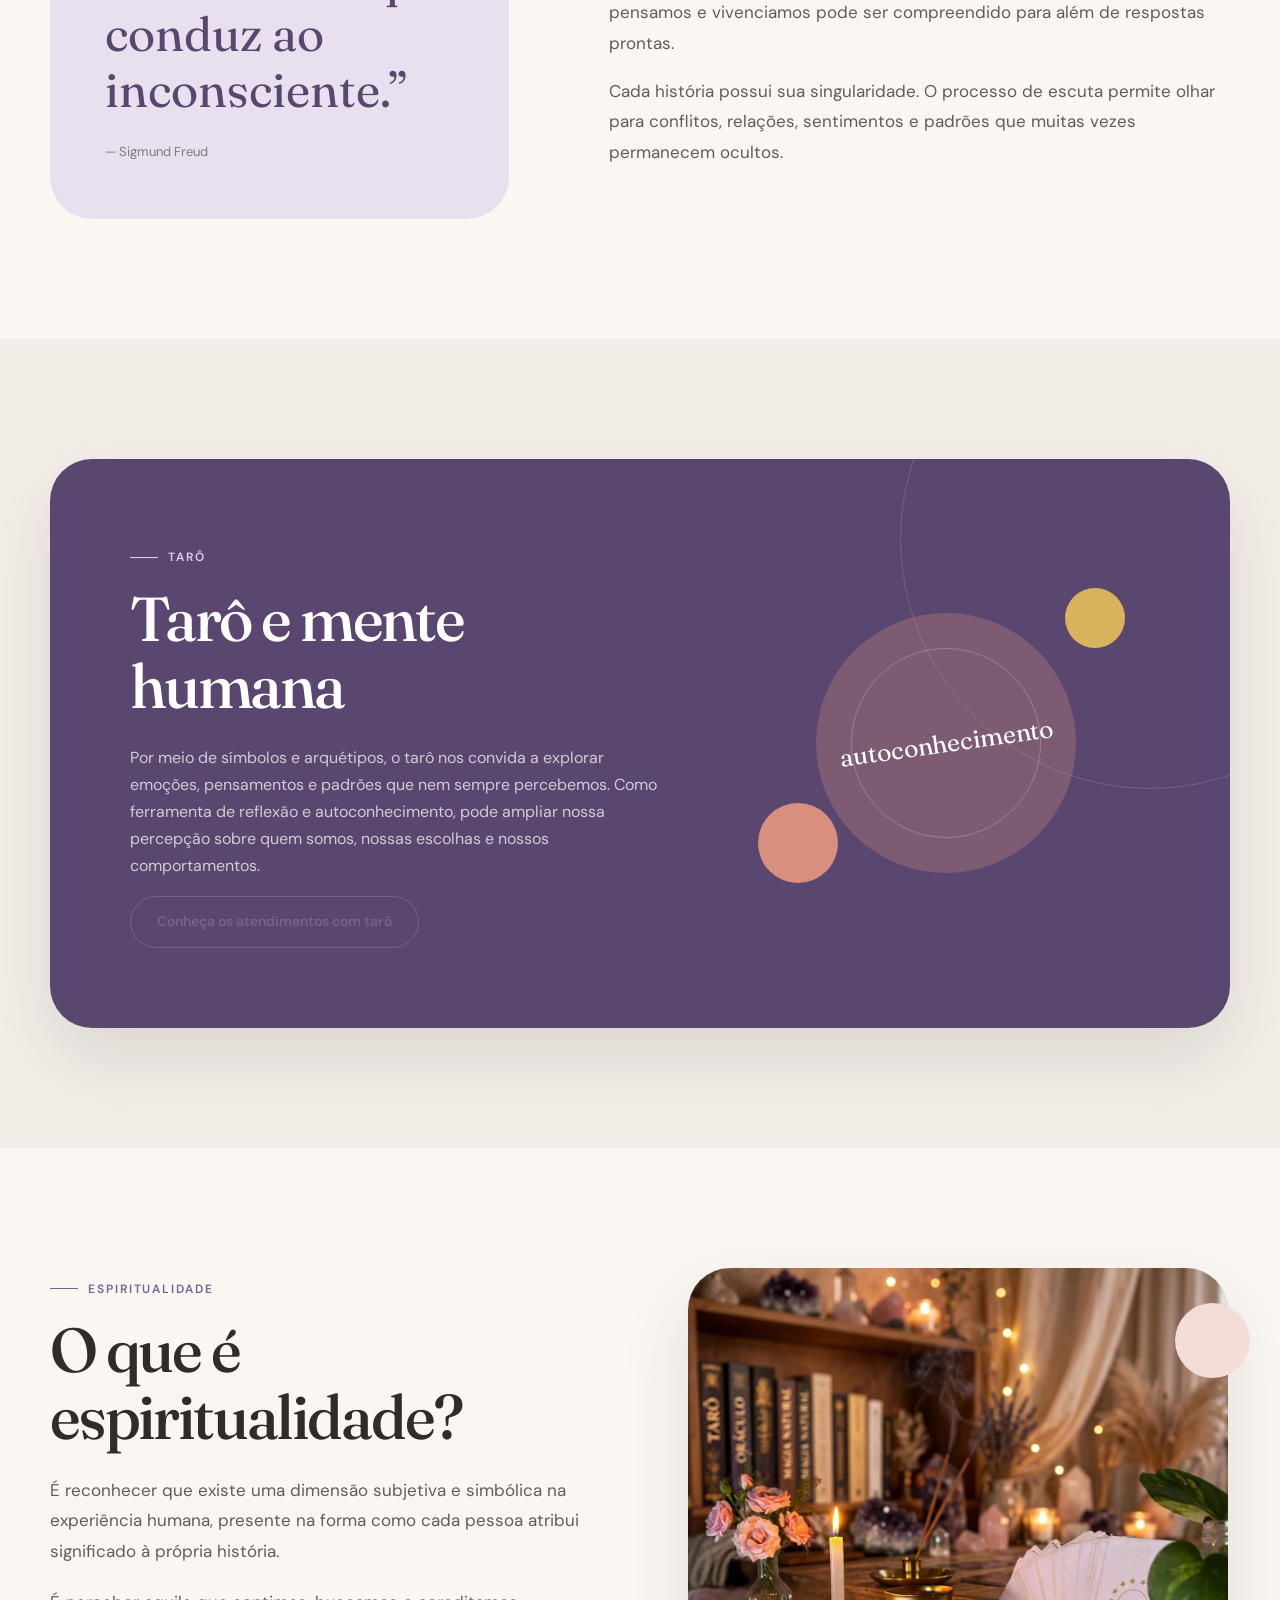
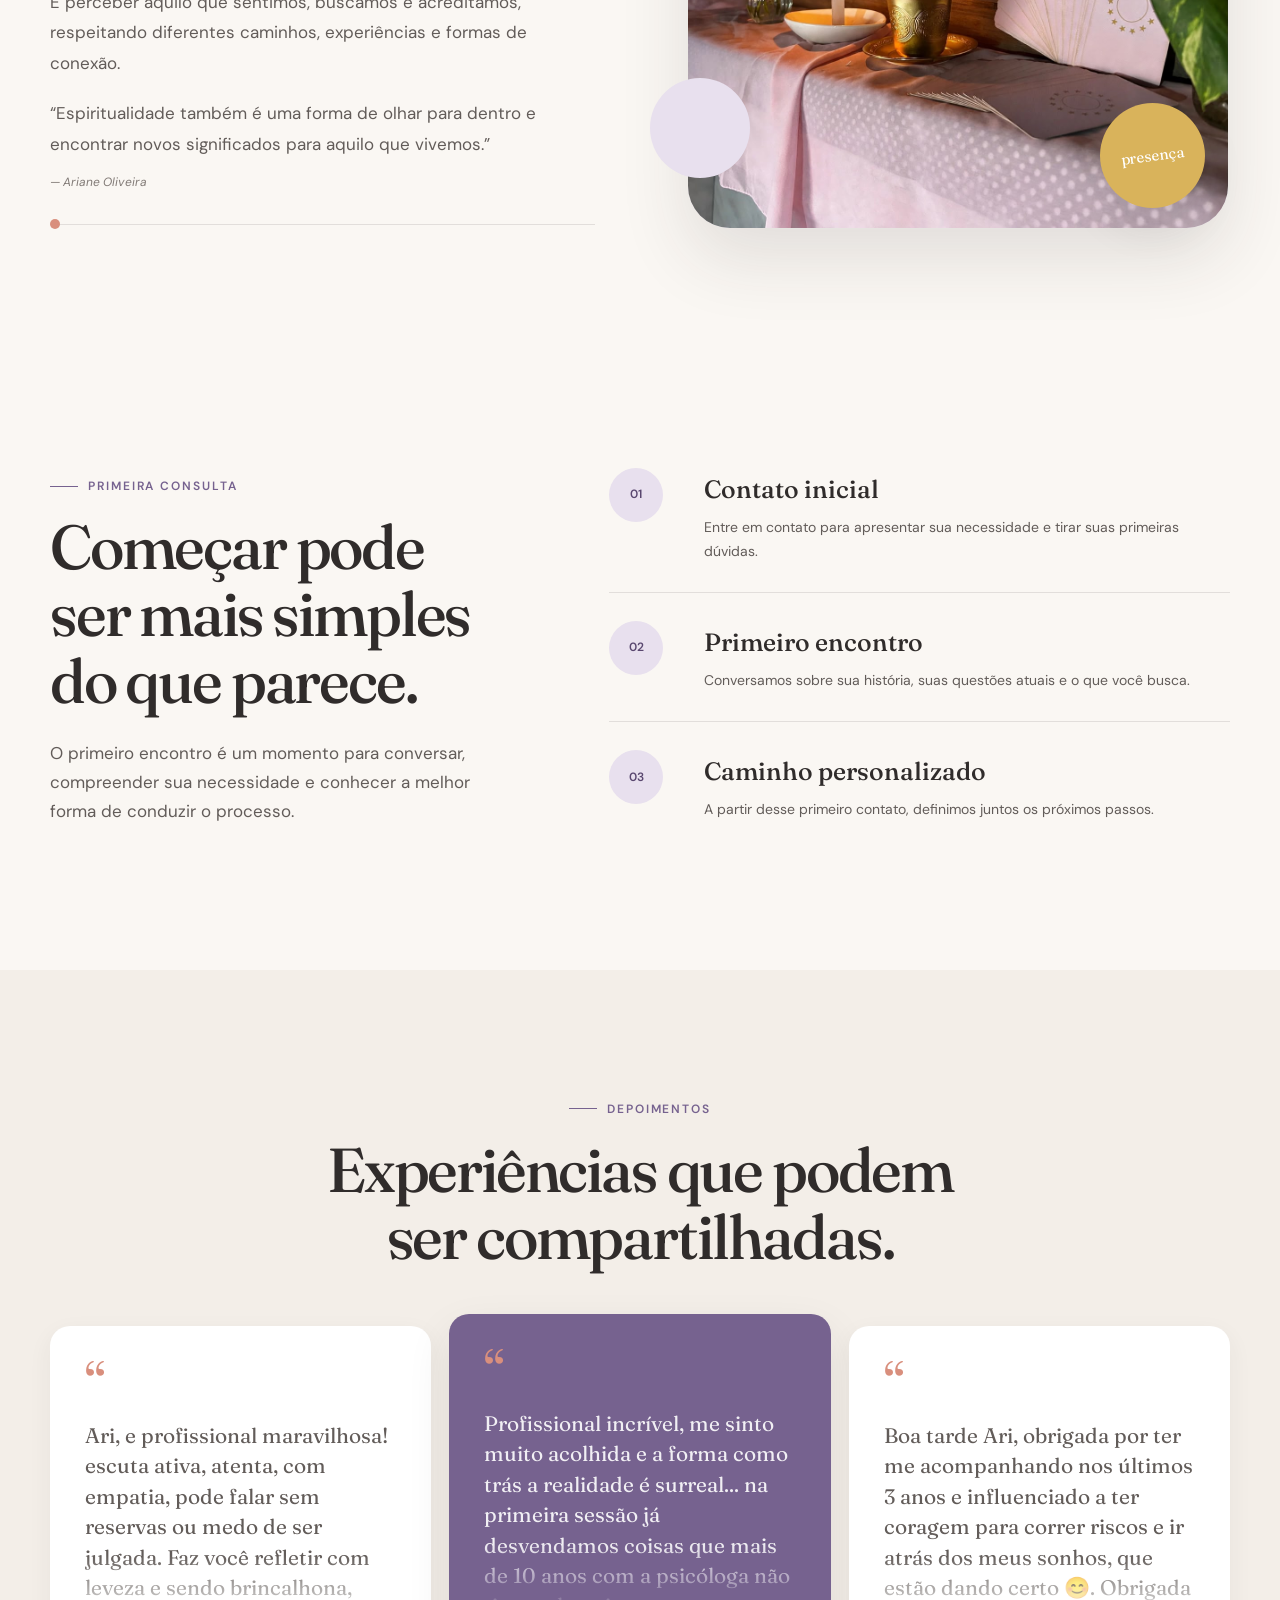
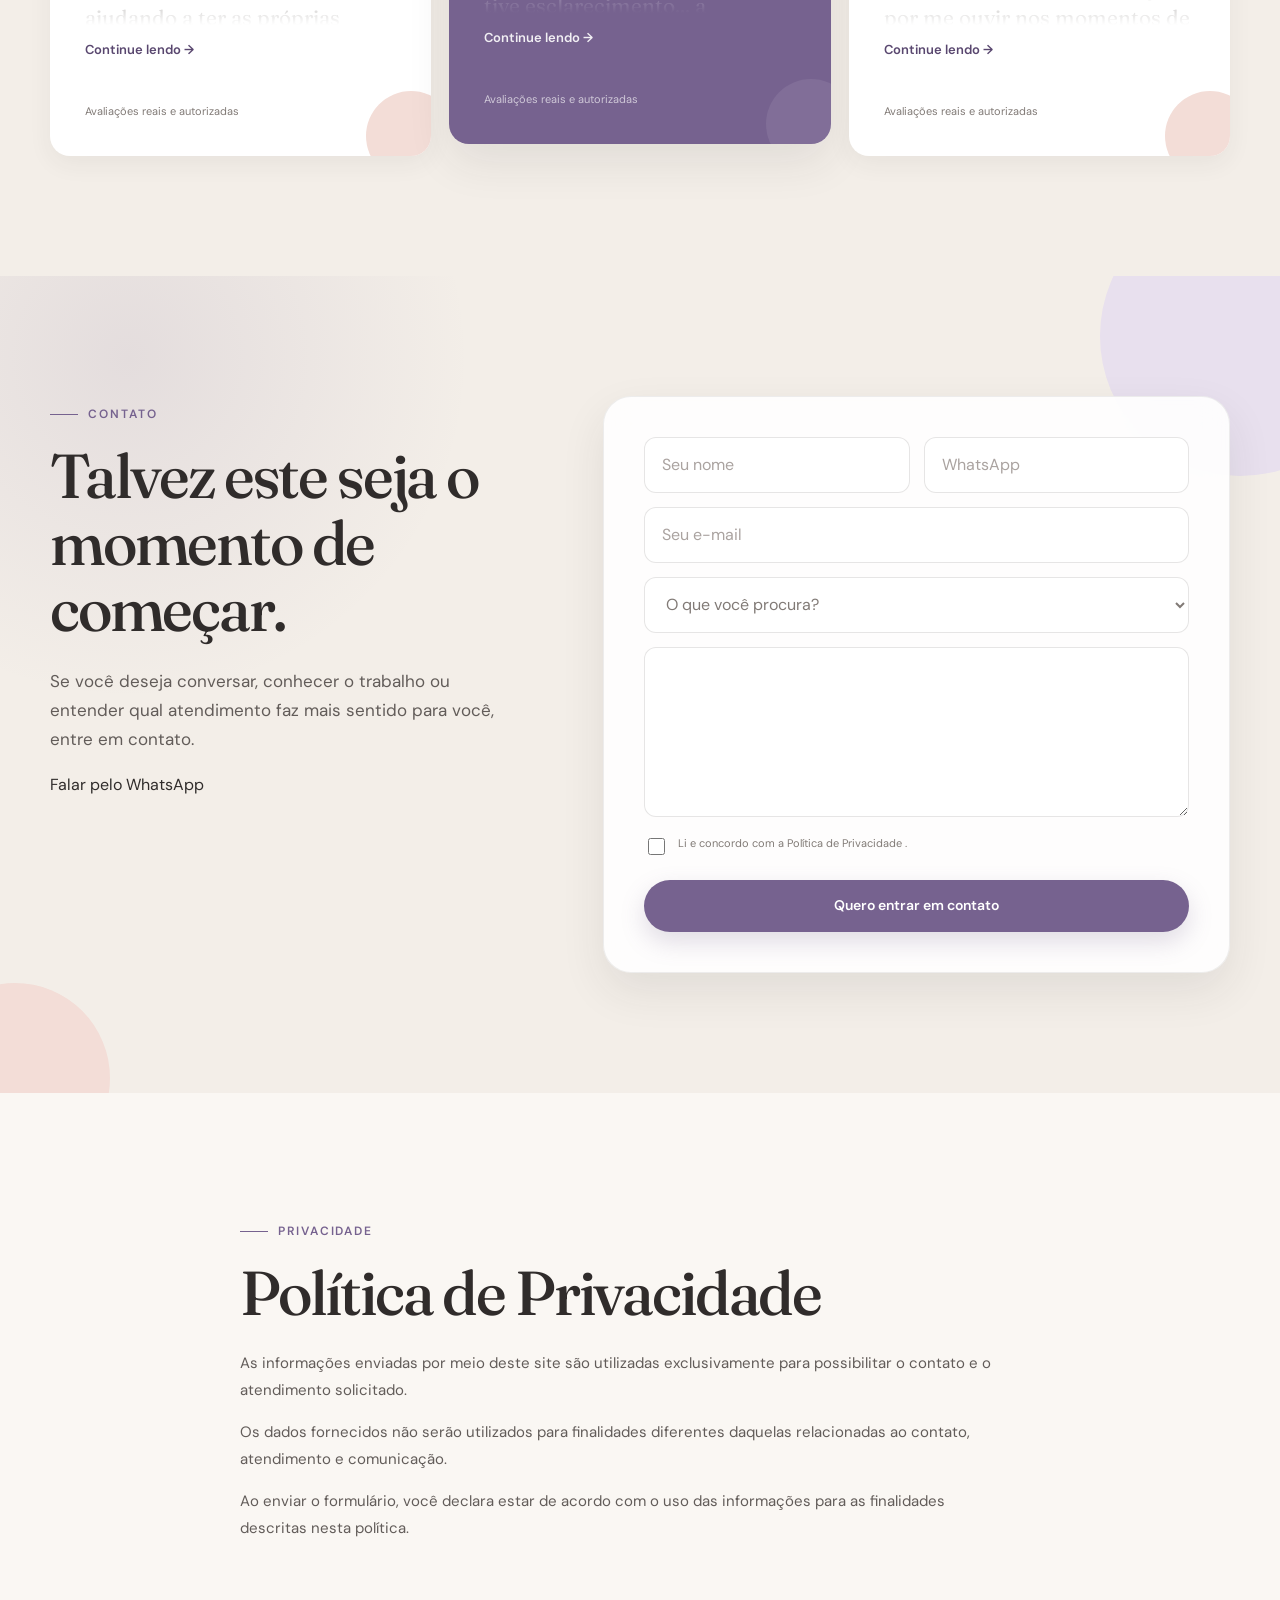
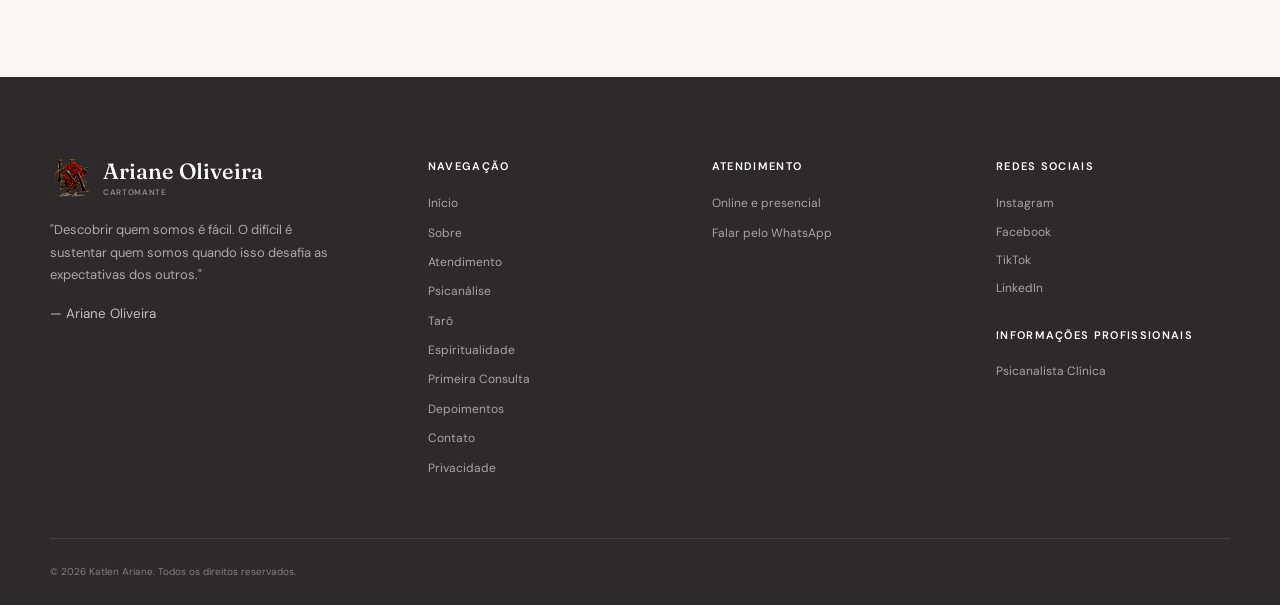
==== commit eb6fb601: "Exibe somente ícone SVG do Instagram em todas as telas" ====
--- a/index.html
+++ b/index.html
@@ -256,7 +256,7 @@
                     <circle cx="12" cy="12" r="4"></circle>
                     <circle cx="17.5" cy="6.5" r="1" fill="currentColor" stroke="none"></circle>
                 </svg>
-                <span class="header-instagram-label">Instagram</span>
+
 
             </a>
 
--- a/css/style.css
+++ b/css/style.css
@@ -3824,3 +3824,28 @@
     .quick-questions-trigger {
         bottom: 12px;
     }
+
+
+/* Instagram: texto no desktop e ícone SVG no celular. */
+.header-instagram-icon {
+    display: none;
+}
+
+@media (max-width: 820px) {
+    .site-header .header-cta {
+        display: inline-flex;
+        width: 44px;
+        height: 44px;
+        min-height: 44px;
+        padding: 0;
+        flex-shrink: 0;
+    }
+
+    .header-instagram-icon {
+        display: block;
+    }
+
+    .header-instagram-label {
+        display: none;
+    }
+}
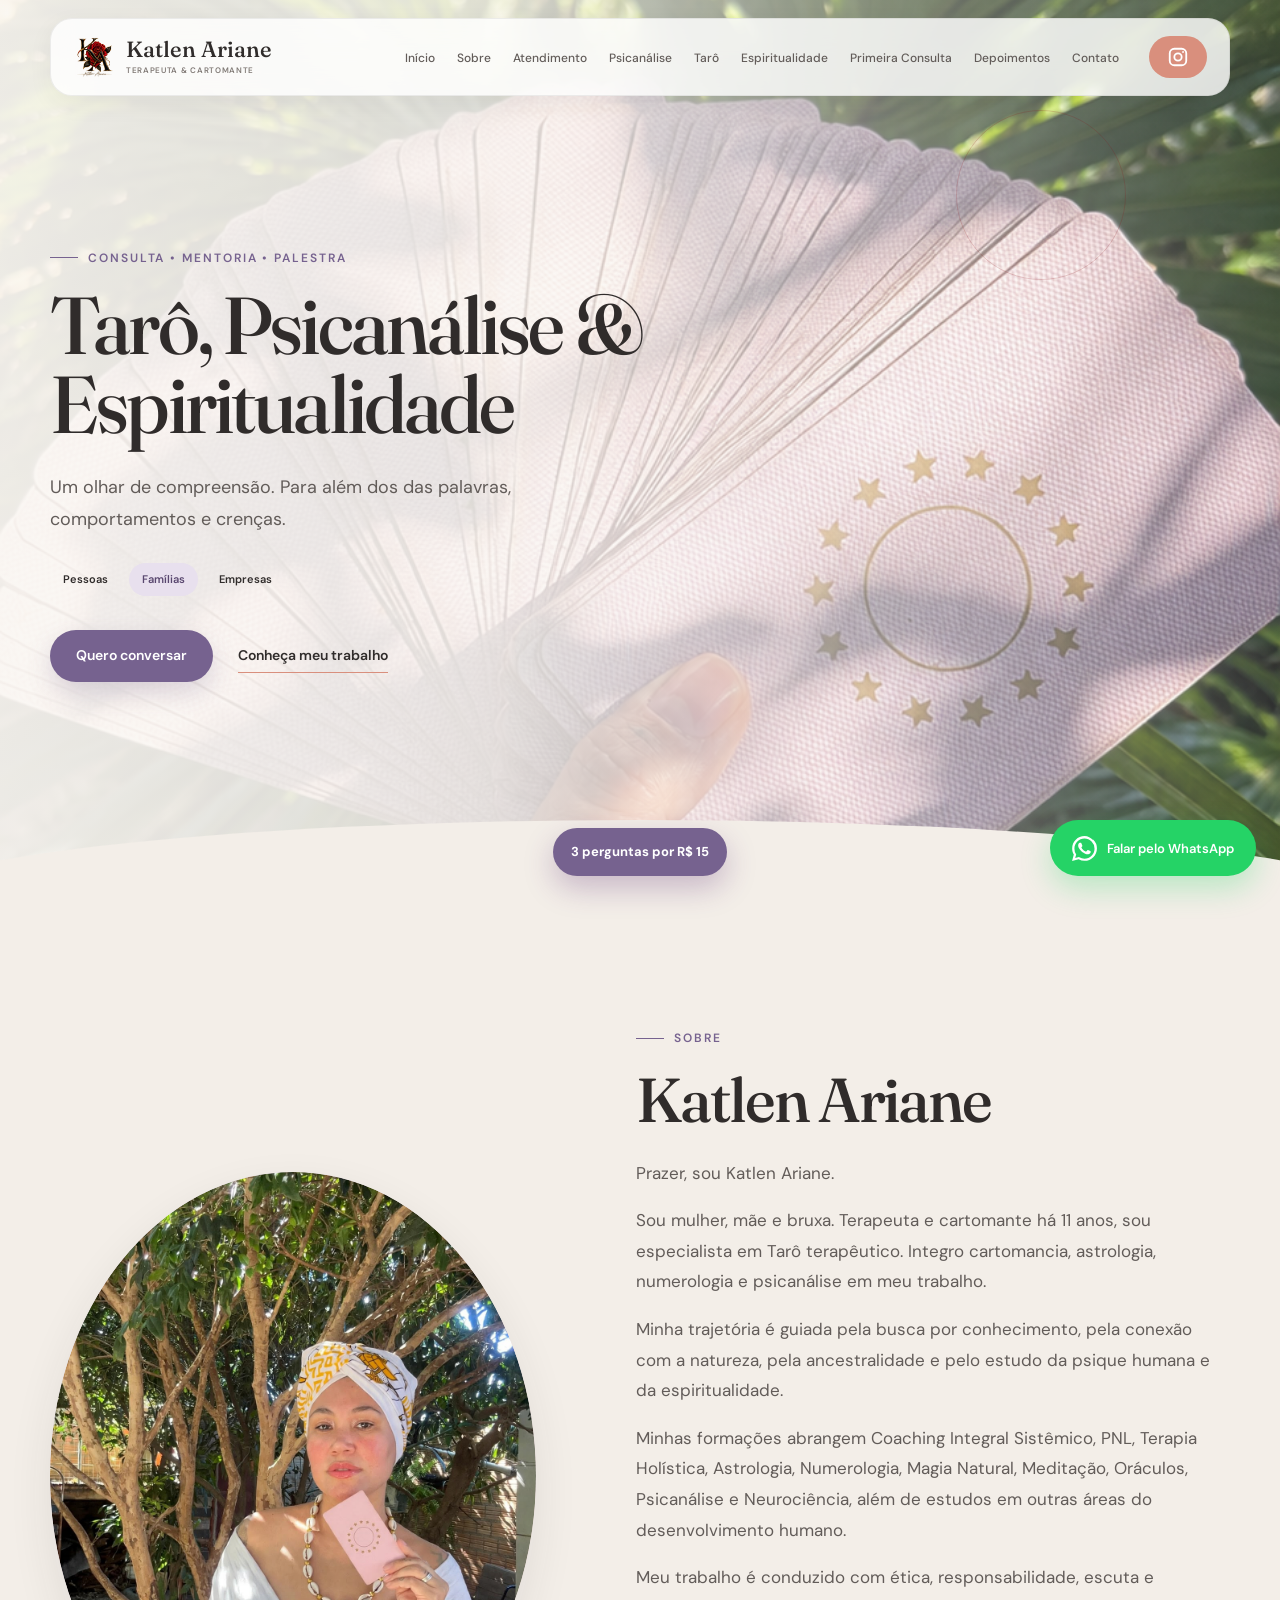
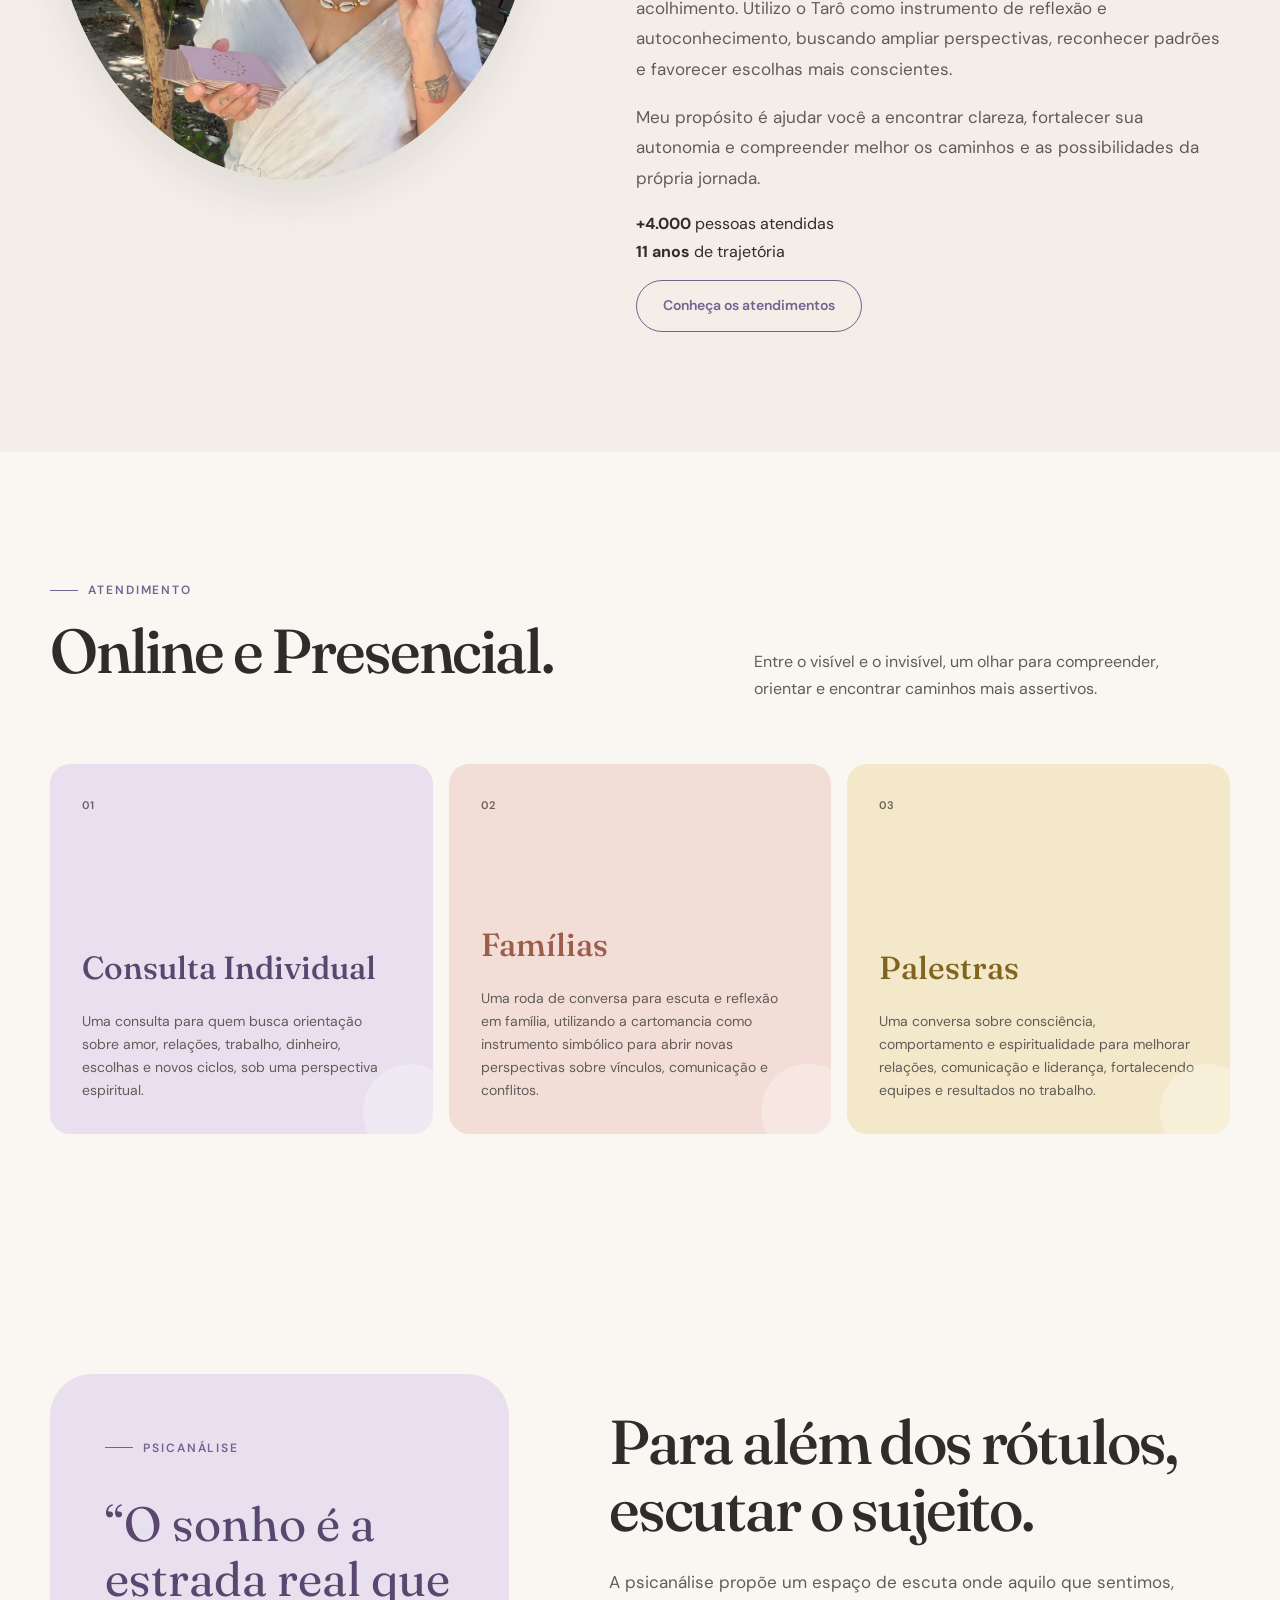
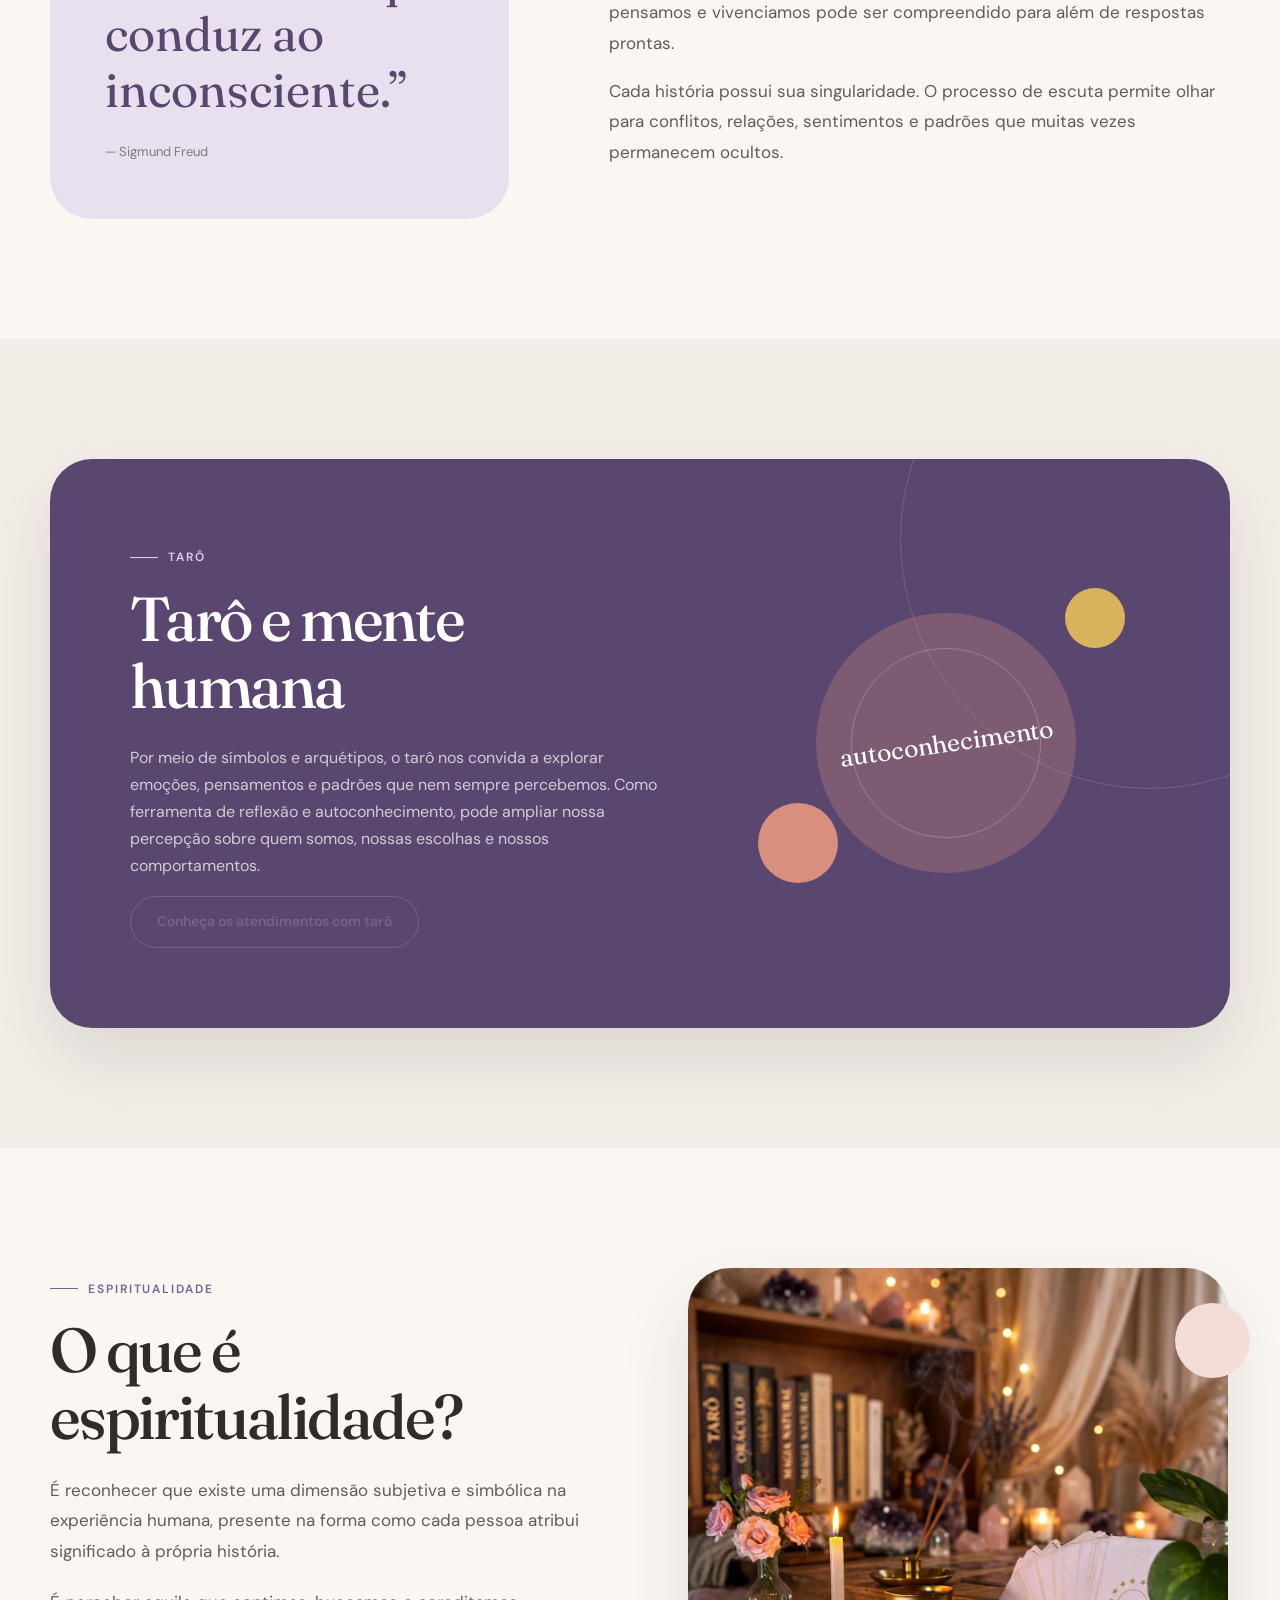
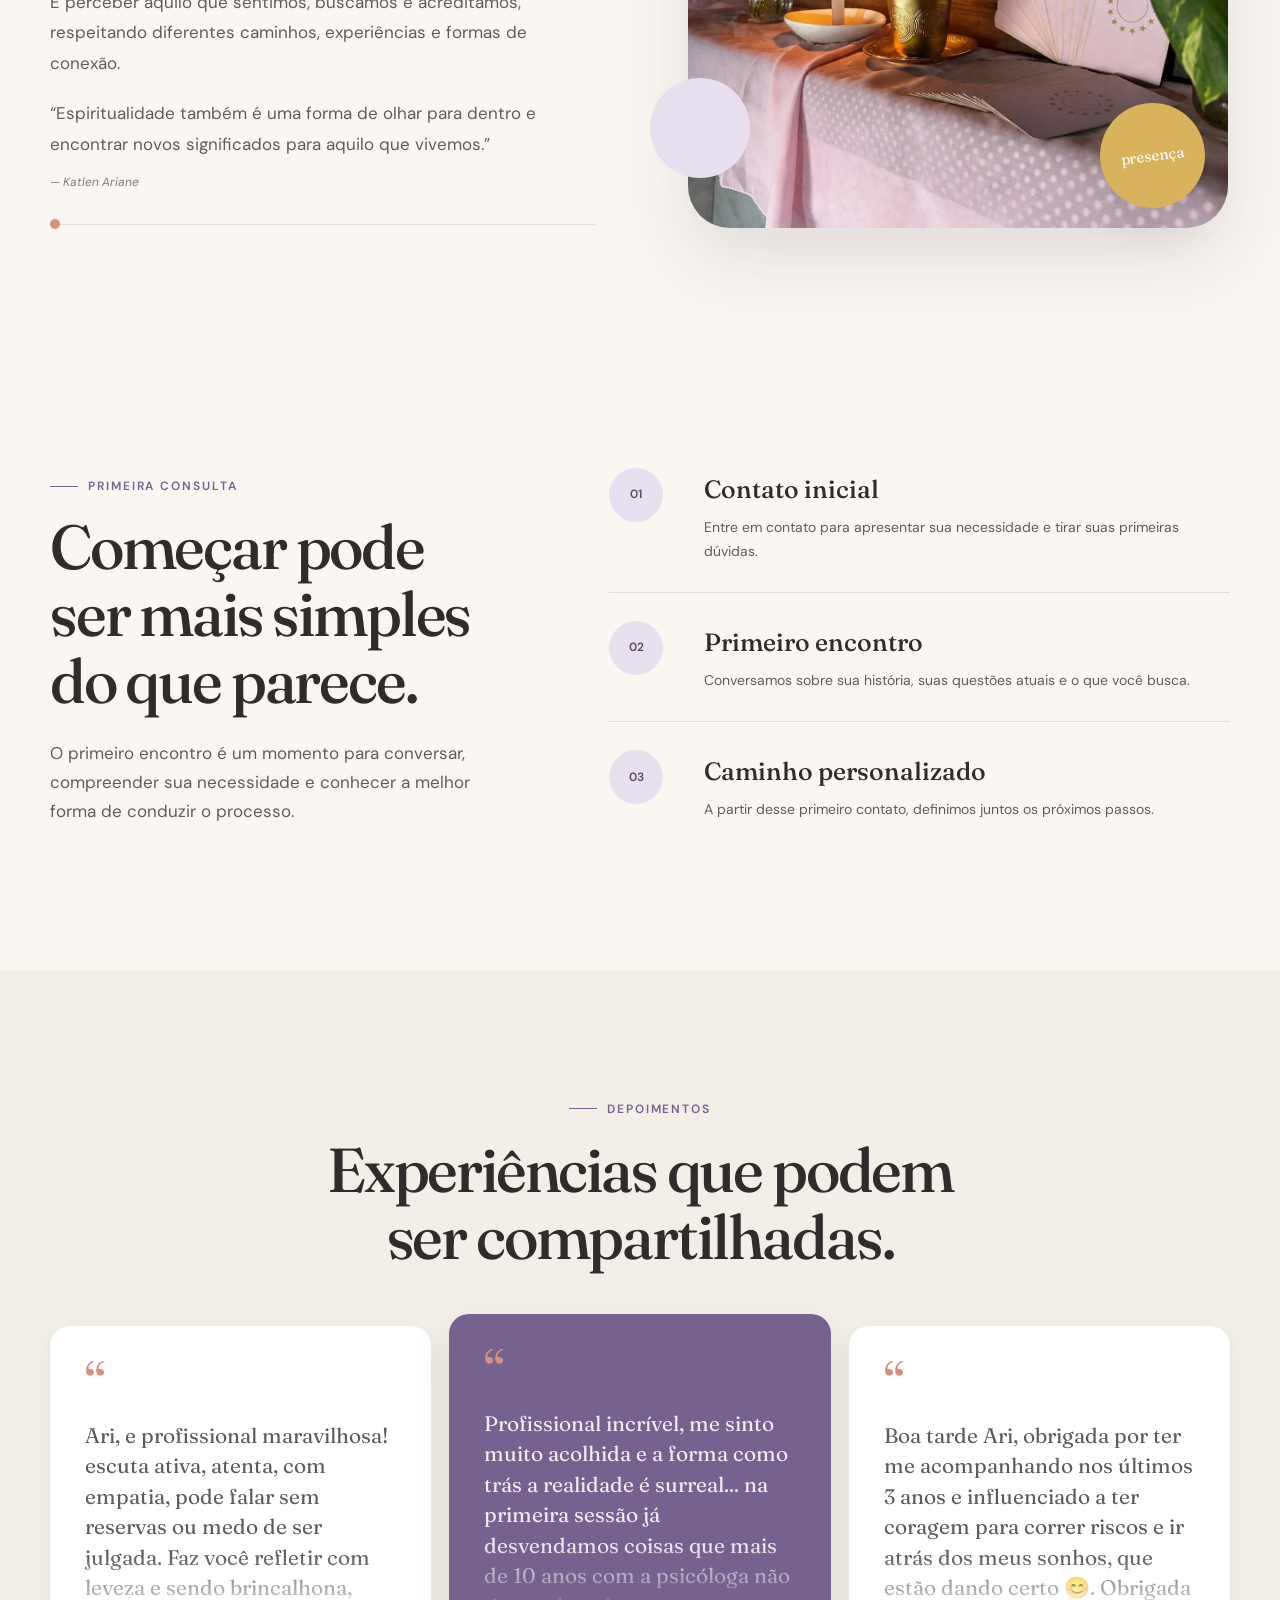
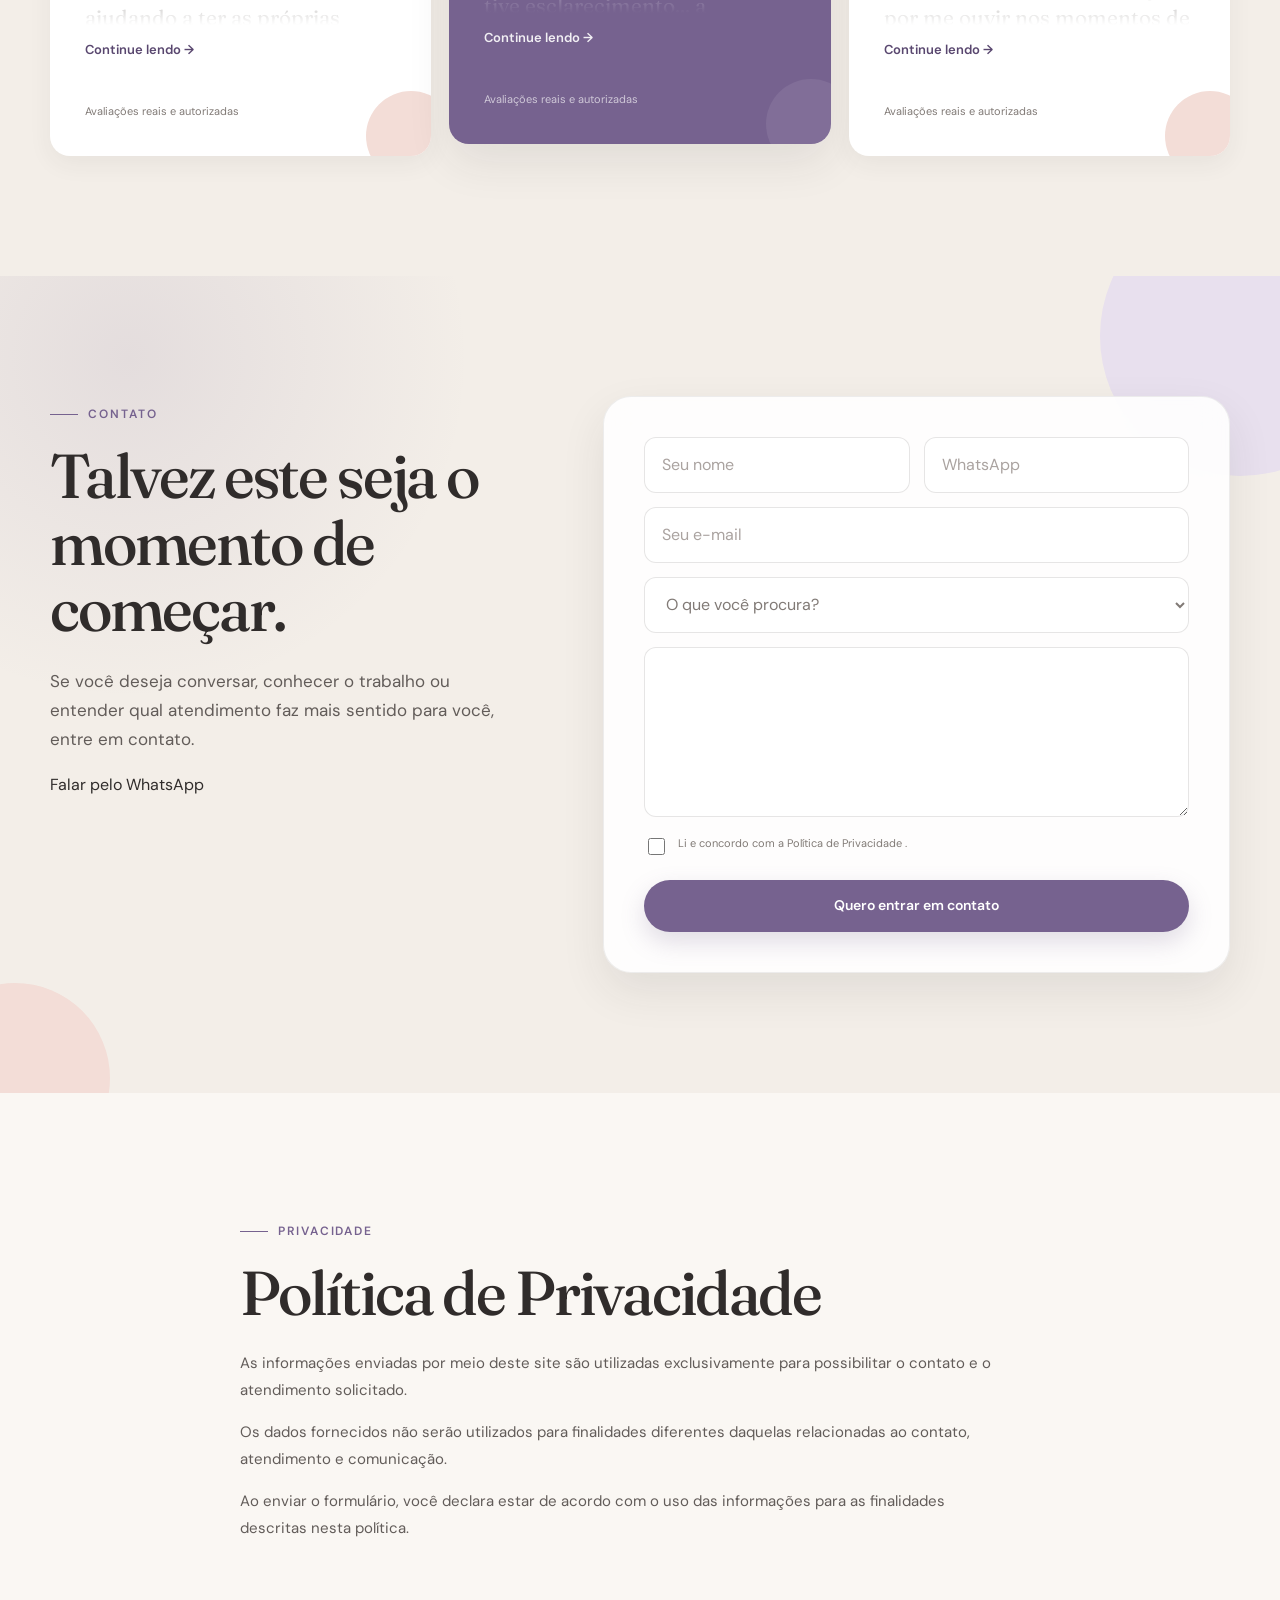
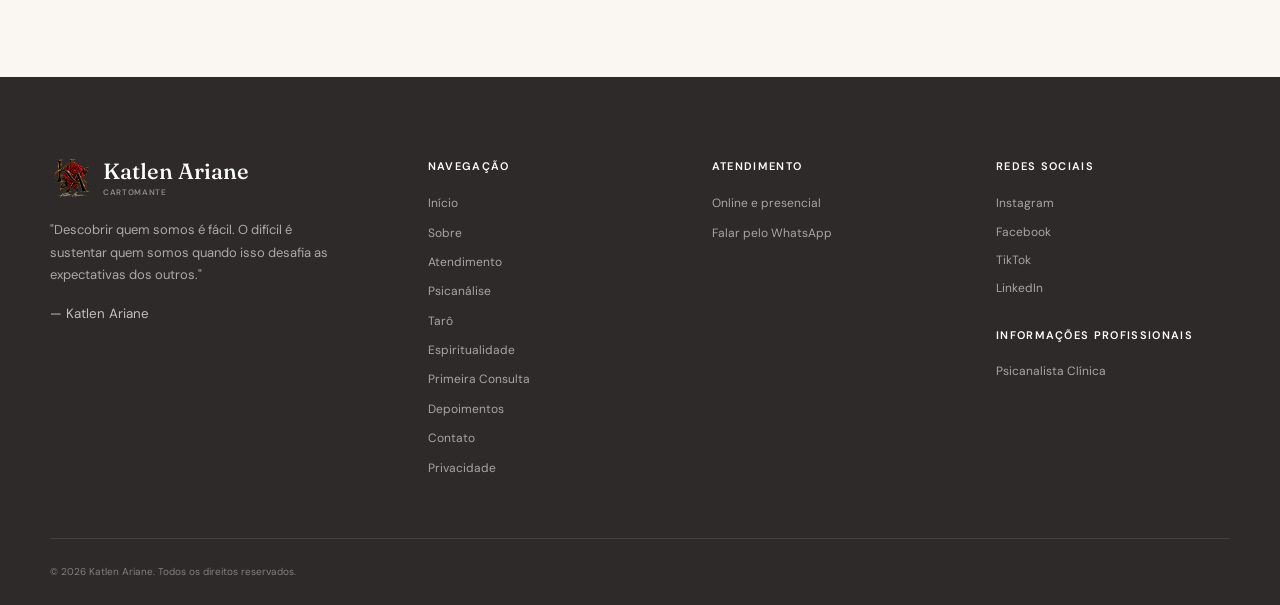
==== commit d3fc17df: "Restaura nome Katlen Ariane em todo o site" ====
--- a/index.html
+++ b/index.html
@@ -8,11 +8,11 @@
         name="viewport"
         content="width=device-width, initial-scale=1.0">
 
-    <title>Ariane Oliveira | Terapeuta | Cartomante </title>
+    <title>Katlen Ariane | Terapeuta | Cartomante </title>
 
     <meta
         name="description"
-        content="Ariane Oliveira, Psicanalista Cartomante. Um espaço de escuta, acolhimento e reflexão para famílias, mulheres, crianças e adolescentes.">
+        content="Katlen Ariane, Psicanalista Cartomante. Um espaço de escuta, acolhimento e reflexão para famílias, mulheres, crianças e adolescentes.">
 
     <meta
         name="theme-color"
@@ -24,7 +24,7 @@
 
     <meta
         name="author"
-        content="Ariane Oliveira">
+        content="Katlen Ariane">
     
     <!-- =====================================================
      OPEN GRAPH — COMPARTILHAMENTO
@@ -36,7 +36,7 @@
 
     <meta
         property="og:title"
-        content="Ariane Oliveira | Terapeuta & Cartomante">
+        content="Katlen Ariane | Terapeuta & Cartomante">
 
     <meta
         property="og:description"
@@ -48,7 +48,7 @@
 
     <meta
         property="og:site_name"
-        content="Ariane Oliveira">
+        content="Katlen Ariane">
 
     <meta
         property="og:locale"
@@ -61,7 +61,7 @@
 
     <meta
         property="og:image:alt"
-        content="Ariane Oliveira — Terapeuta & Cartomante">
+        content="Katlen Ariane — Terapeuta & Cartomante">
 
     <!-- Twitter / X -->
     <meta
@@ -70,7 +70,7 @@
 
     <meta
         name="twitter:title"
-        content="Ariane Oliveira | Terapeuta & Cartomante">
+        content="Katlen Ariane | Terapeuta & Cartomante">
 
     <meta
         name="twitter:description"
@@ -115,7 +115,7 @@
     {
         "@context": "https://schema.org",
         "@type": "Person",
-        "name": "Ariane Oliveira",
+        "name": "Katlen Ariane",
         "jobTitle": "Psicanalista, Terapeuta e Cartomante",
         "description": "Psicanálise, Tarô e Espiritualidade.",
         "image": "assets/katlen-logo.png"
@@ -137,7 +137,7 @@
             <a
                 class="brand"
                 href="#inicio"
-                aria-label="Ariane Oliveira - início">
+                aria-label="Katlen Ariane - início">
 
                 <picture class="brand-logo">
 
@@ -162,7 +162,7 @@
                 <span class="brand-text">
 
                     <span class="brand-name">
-                        Ariane Oliveira
+                        Katlen Ariane
                     </span>
 
                     <span class="brand-sub">
@@ -365,7 +365,7 @@
 
                             <img
                                 src="assets/katlen-hero.png"
-                                alt="Ariane Oliveira"
+                                alt="Katlen Ariane"
                                 loading="eager">
 
                         </picture>
@@ -413,7 +413,7 @@
 
                         <img
                             src="assets/katlen-sobre.png"
-                            alt="Ariane Oliveira"
+                            alt="Katlen Ariane"
                             loading="lazy">
 
                     </picture>
@@ -427,11 +427,11 @@
                     </span>
 
                     <h2>
-                        Ariane Oliveira
+                        Katlen Ariane
                     </h2>
 
                     <p id="about-formacao">
-                        Prazer, sou Ariane Oliveira, mas pode me chamar de Ari.
+                        Prazer, sou Katlen Ariane.
                     </p>
 
                     <p>
@@ -744,7 +744,7 @@
                     </p>
 
                     <small>
-                        — Ariane Oliveira
+                        — Katlen Ariane
                     </small>
 
                     <div class="spirituality-highlight">
@@ -1347,7 +1347,7 @@
                 <a
                     class="brand"
                     href="#inicio"
-                    aria-label="Ariane Oliveira - início">
+                    aria-label="Katlen Ariane - início">
 
                     <picture class="brand-logo">
 
@@ -1372,7 +1372,7 @@
                     <span class="brand-text">
 
                         <span class="brand-name">
-                            Ariane Oliveira
+                            Katlen Ariane
                         </span>
 
                         <span class="brand-sub">
@@ -1389,7 +1389,7 @@
                 </p>
 
                 <small>
-                    — Ariane Oliveira
+                    — Katlen Ariane
                 </small>
 
             </div>
@@ -1550,7 +1550,7 @@
         <div class="container footer-bottom">
 
             <span data-current-year>
-                © 2026 Ariane Oliveira. Todos os direitos reservados.
+                © 2026 Katlen Ariane. Todos os direitos reservados.
             </span>
 
         </div>
--- a/css/style.css
+++ b/css/style.css
@@ -3826,26 +3826,16 @@
     }
 
 
-/* Instagram: texto no desktop e ícone SVG no celular. */
+/* Instagram: somente ícone SVG em todas as telas. */
+.site-header .header-cta {
+    display: inline-flex;
+    width: 44px;
+    height: 44px;
+    min-height: 44px;
+    padding: 0;
+    flex-shrink: 0;
+}
+
 .header-instagram-icon {
-    display: none;
-}
-
-@media (max-width: 820px) {
-    .site-header .header-cta {
-        display: inline-flex;
-        width: 44px;
-        height: 44px;
-        min-height: 44px;
-        padding: 0;
-        flex-shrink: 0;
-    }
-
-    .header-instagram-icon {
-        display: block;
-    }
-
-    .header-instagram-label {
-        display: none;
-    }
-}
+    display: block;
+}
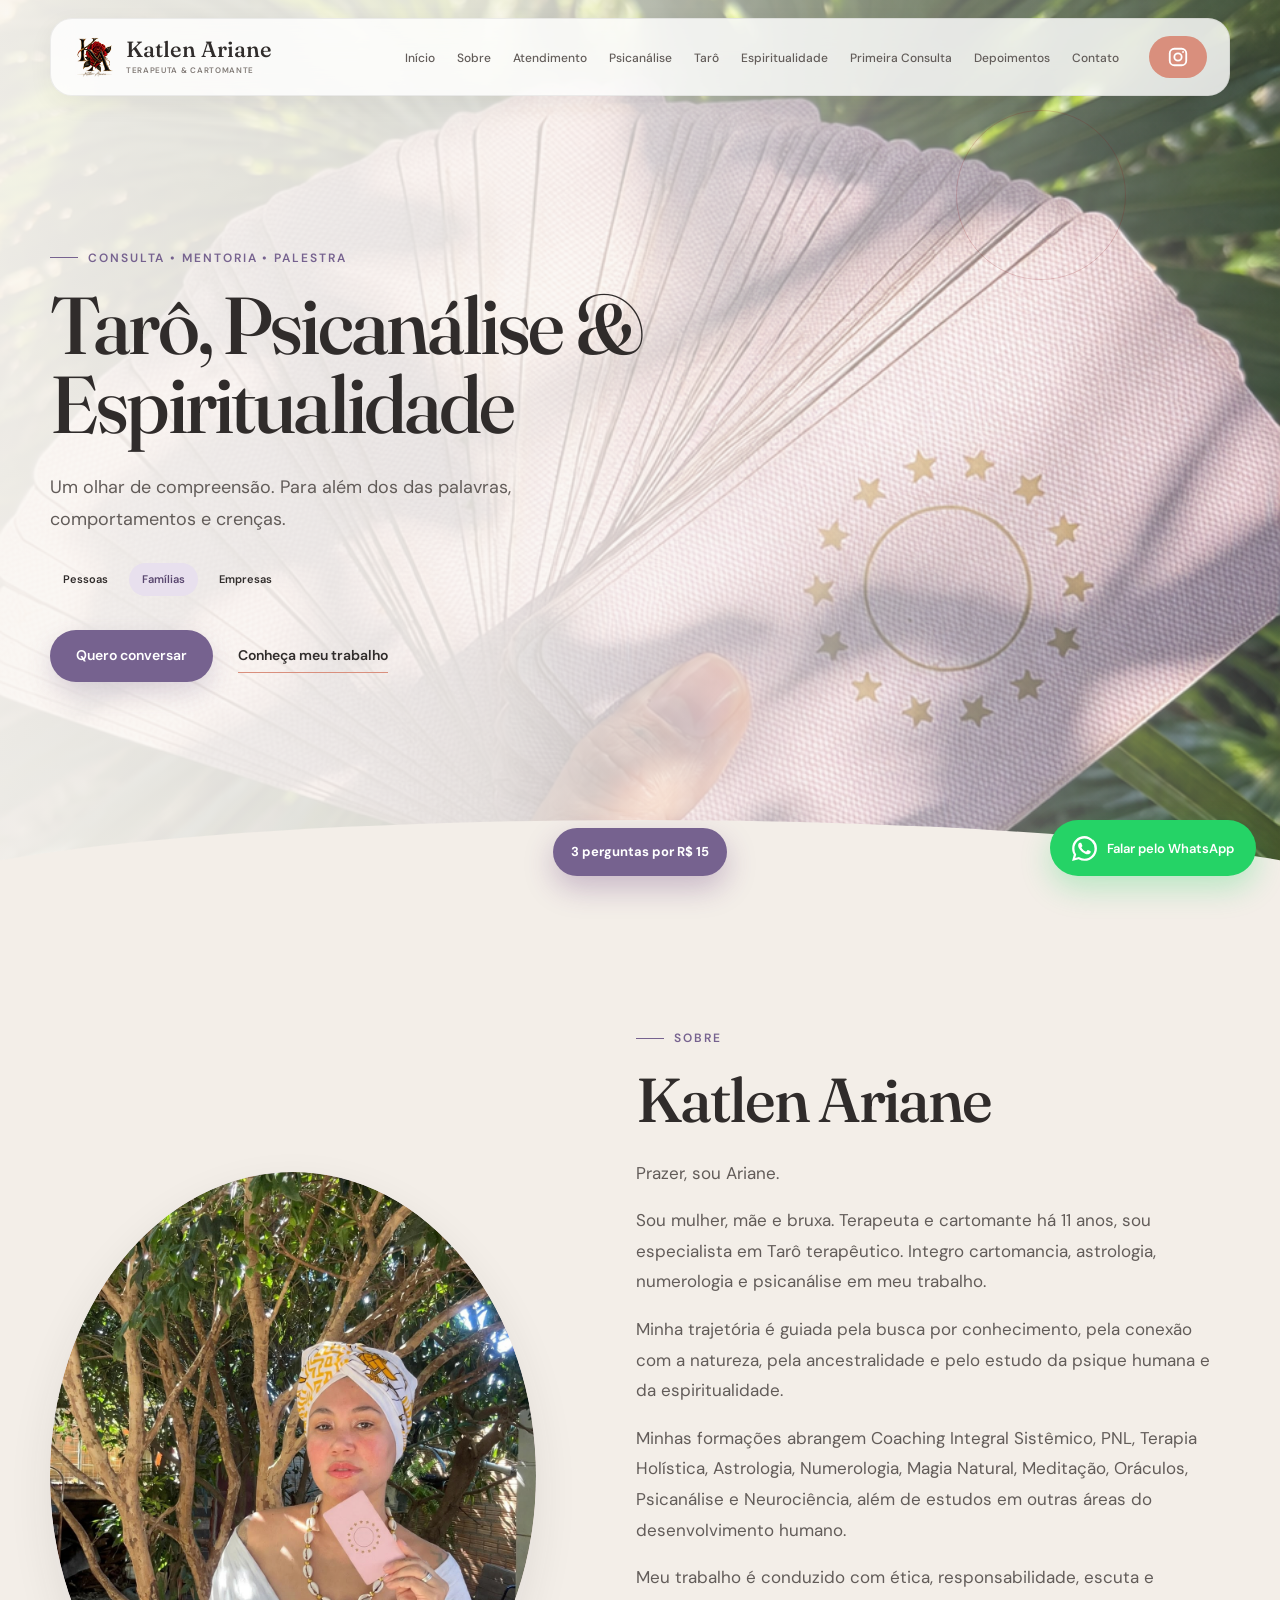
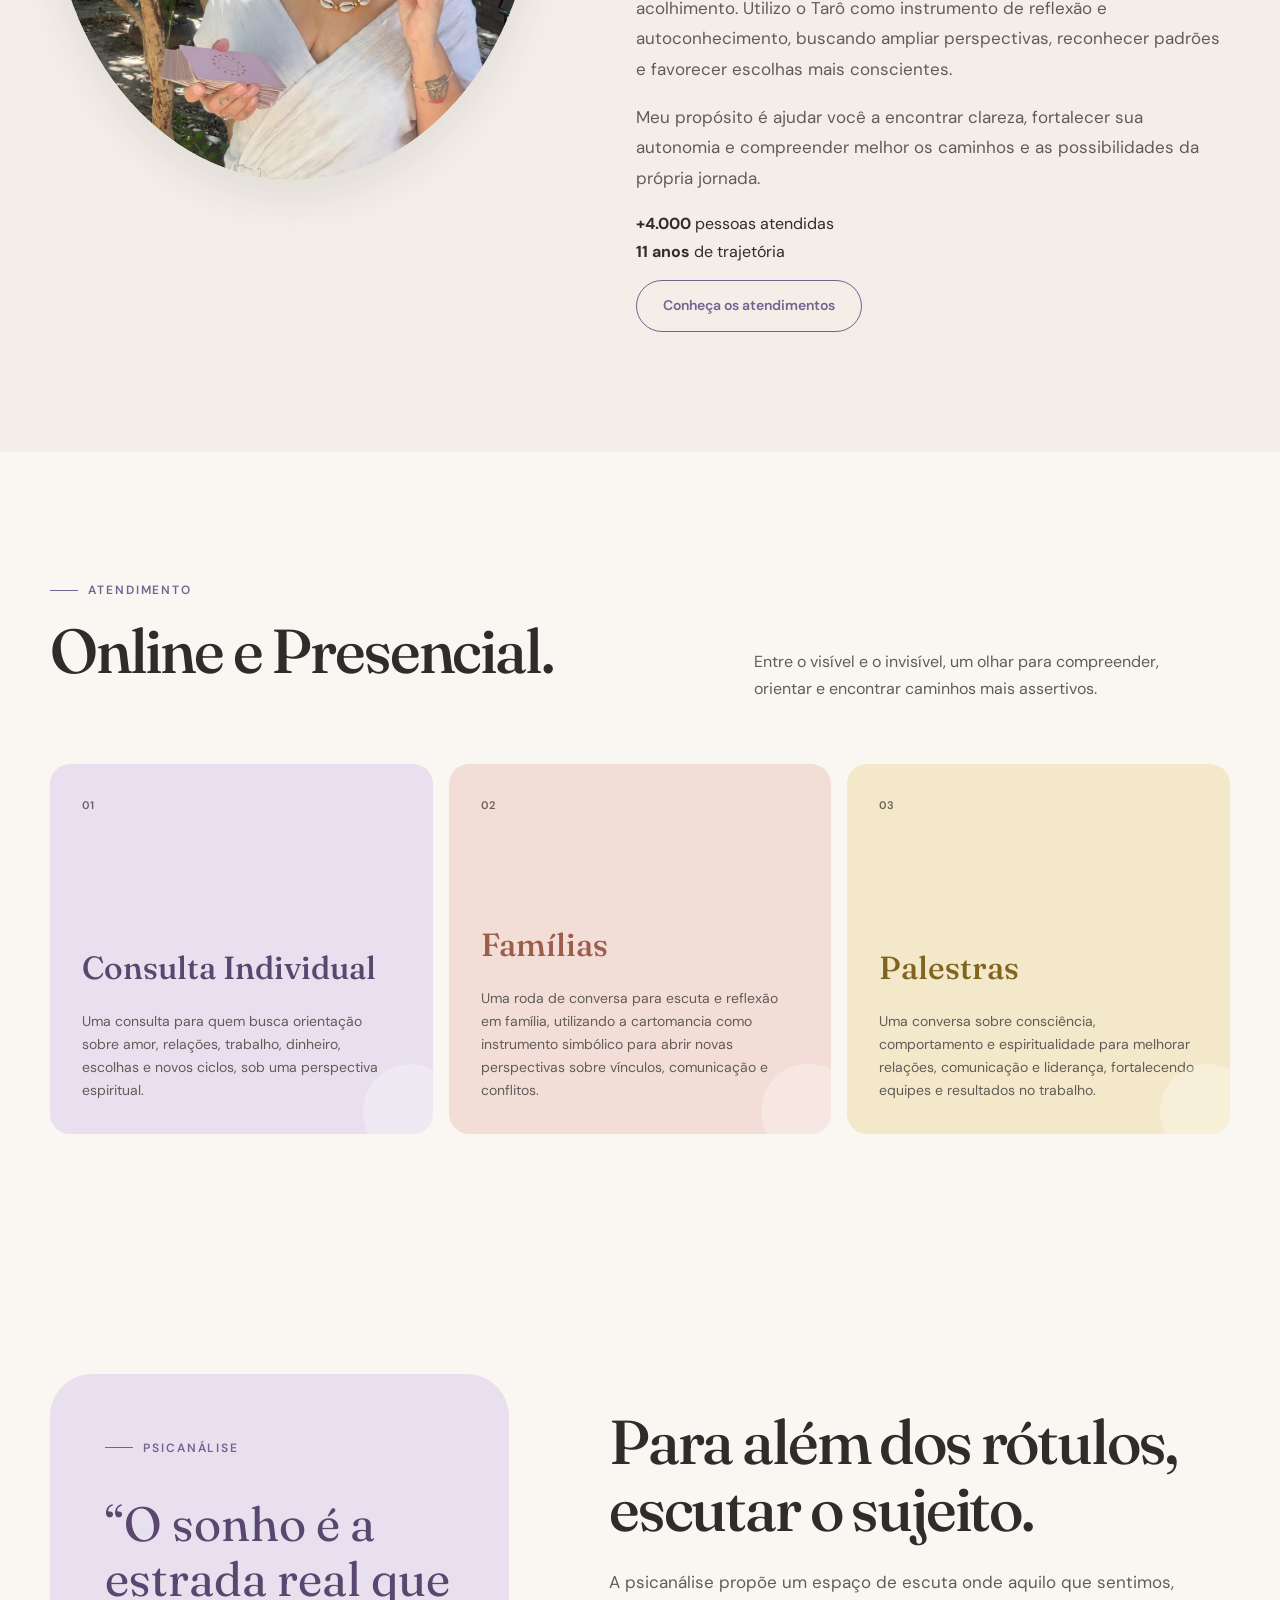
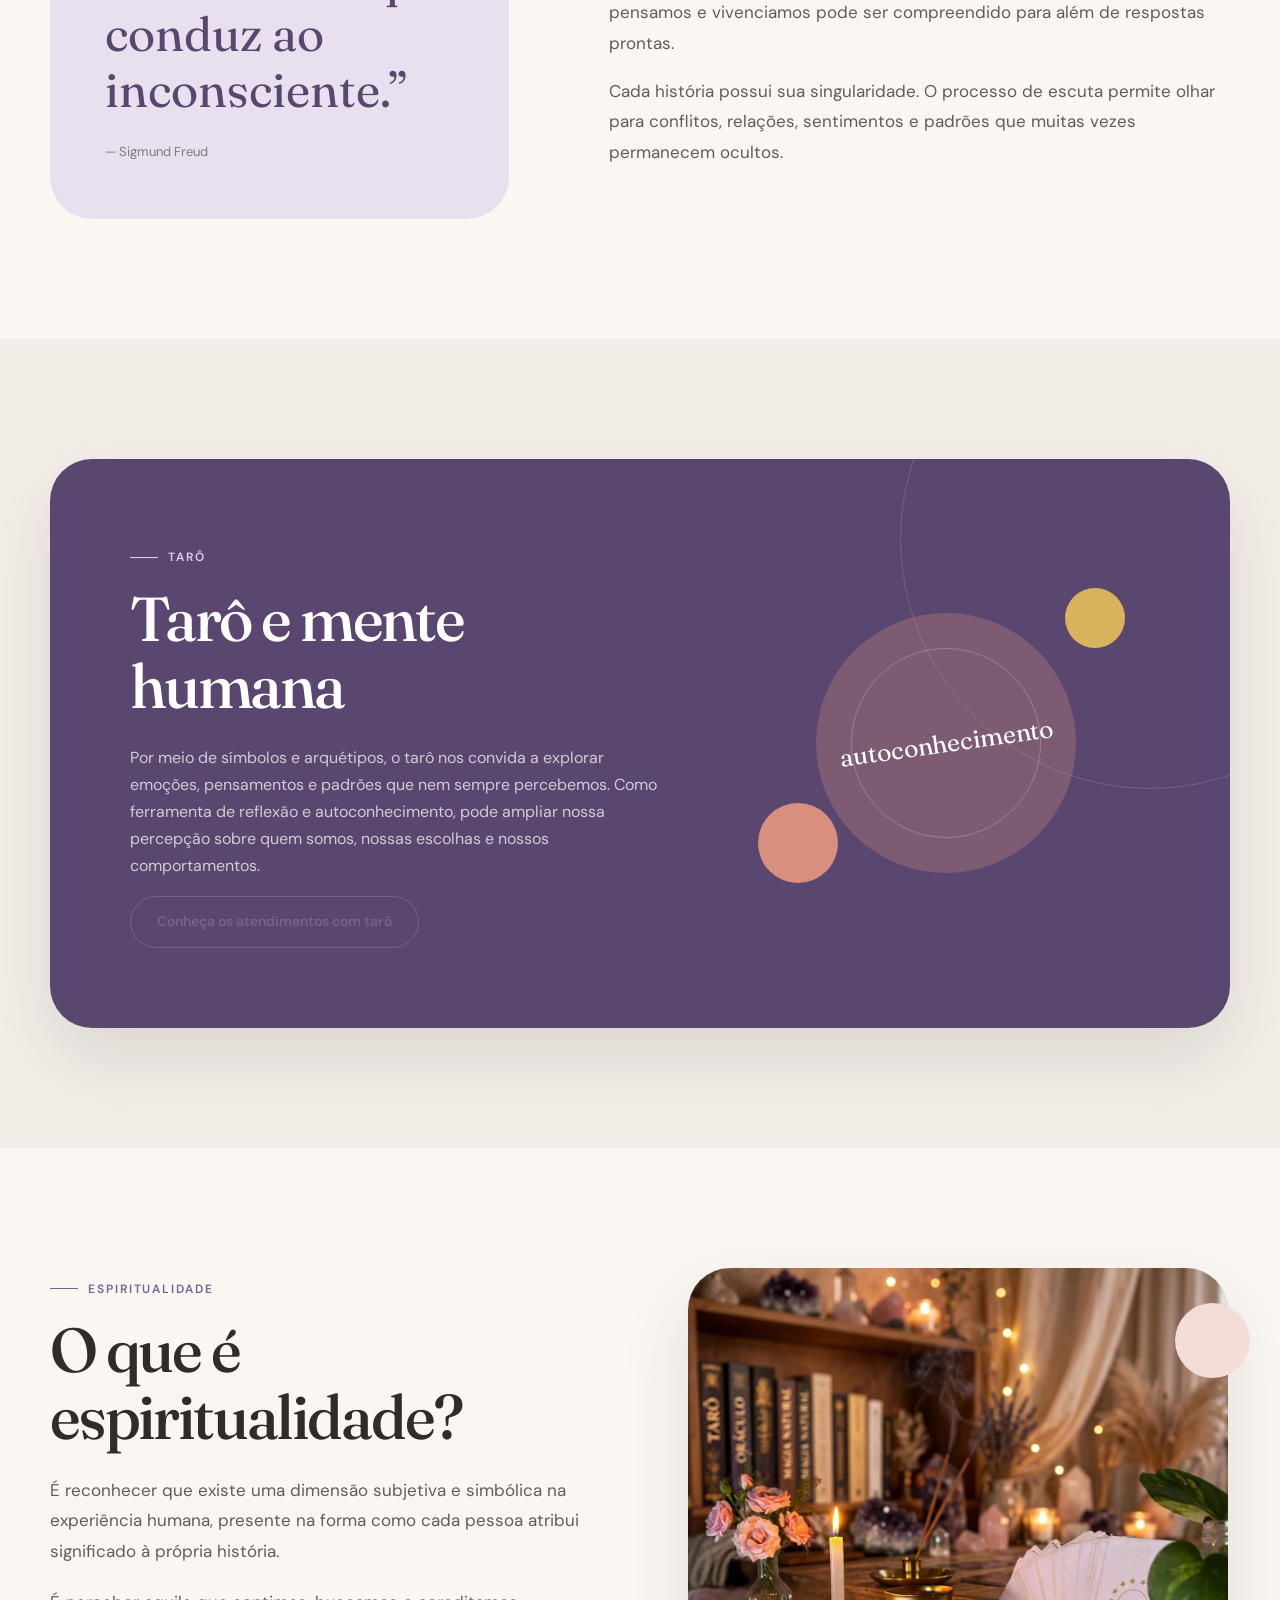
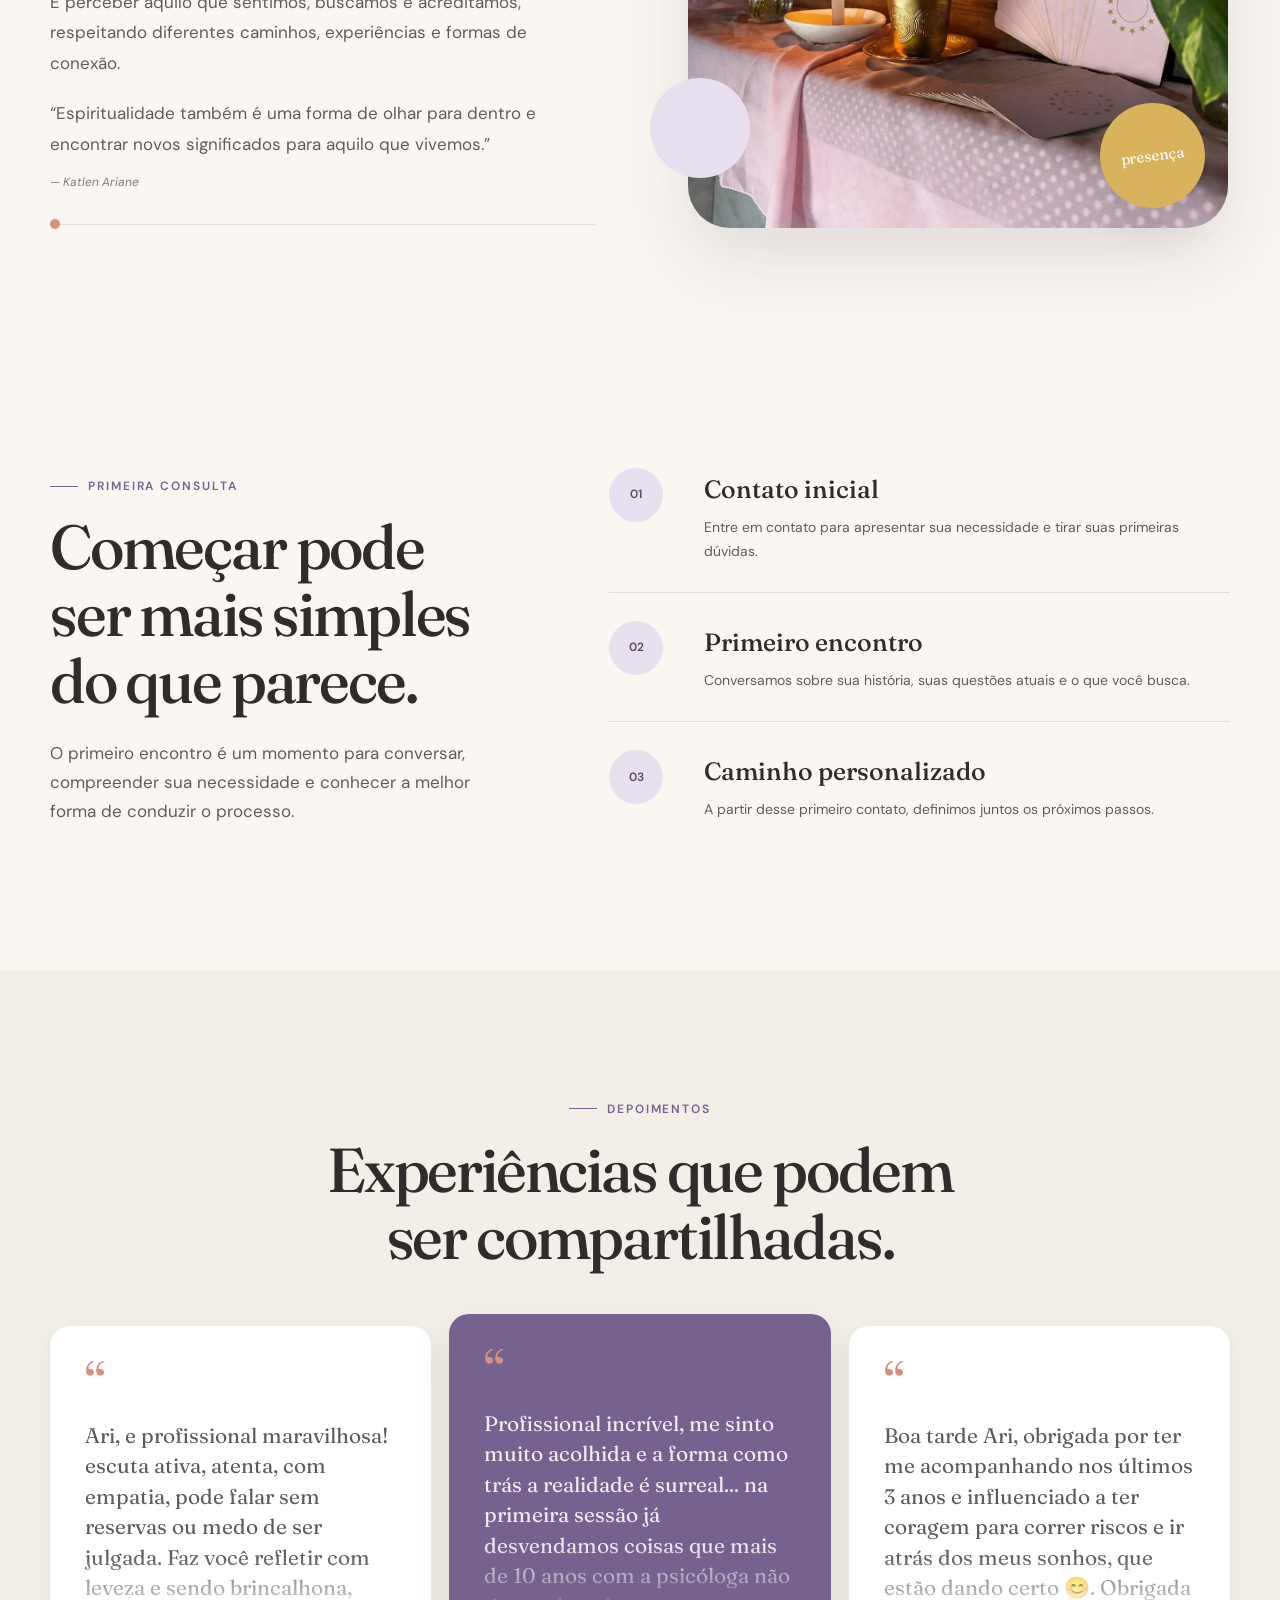
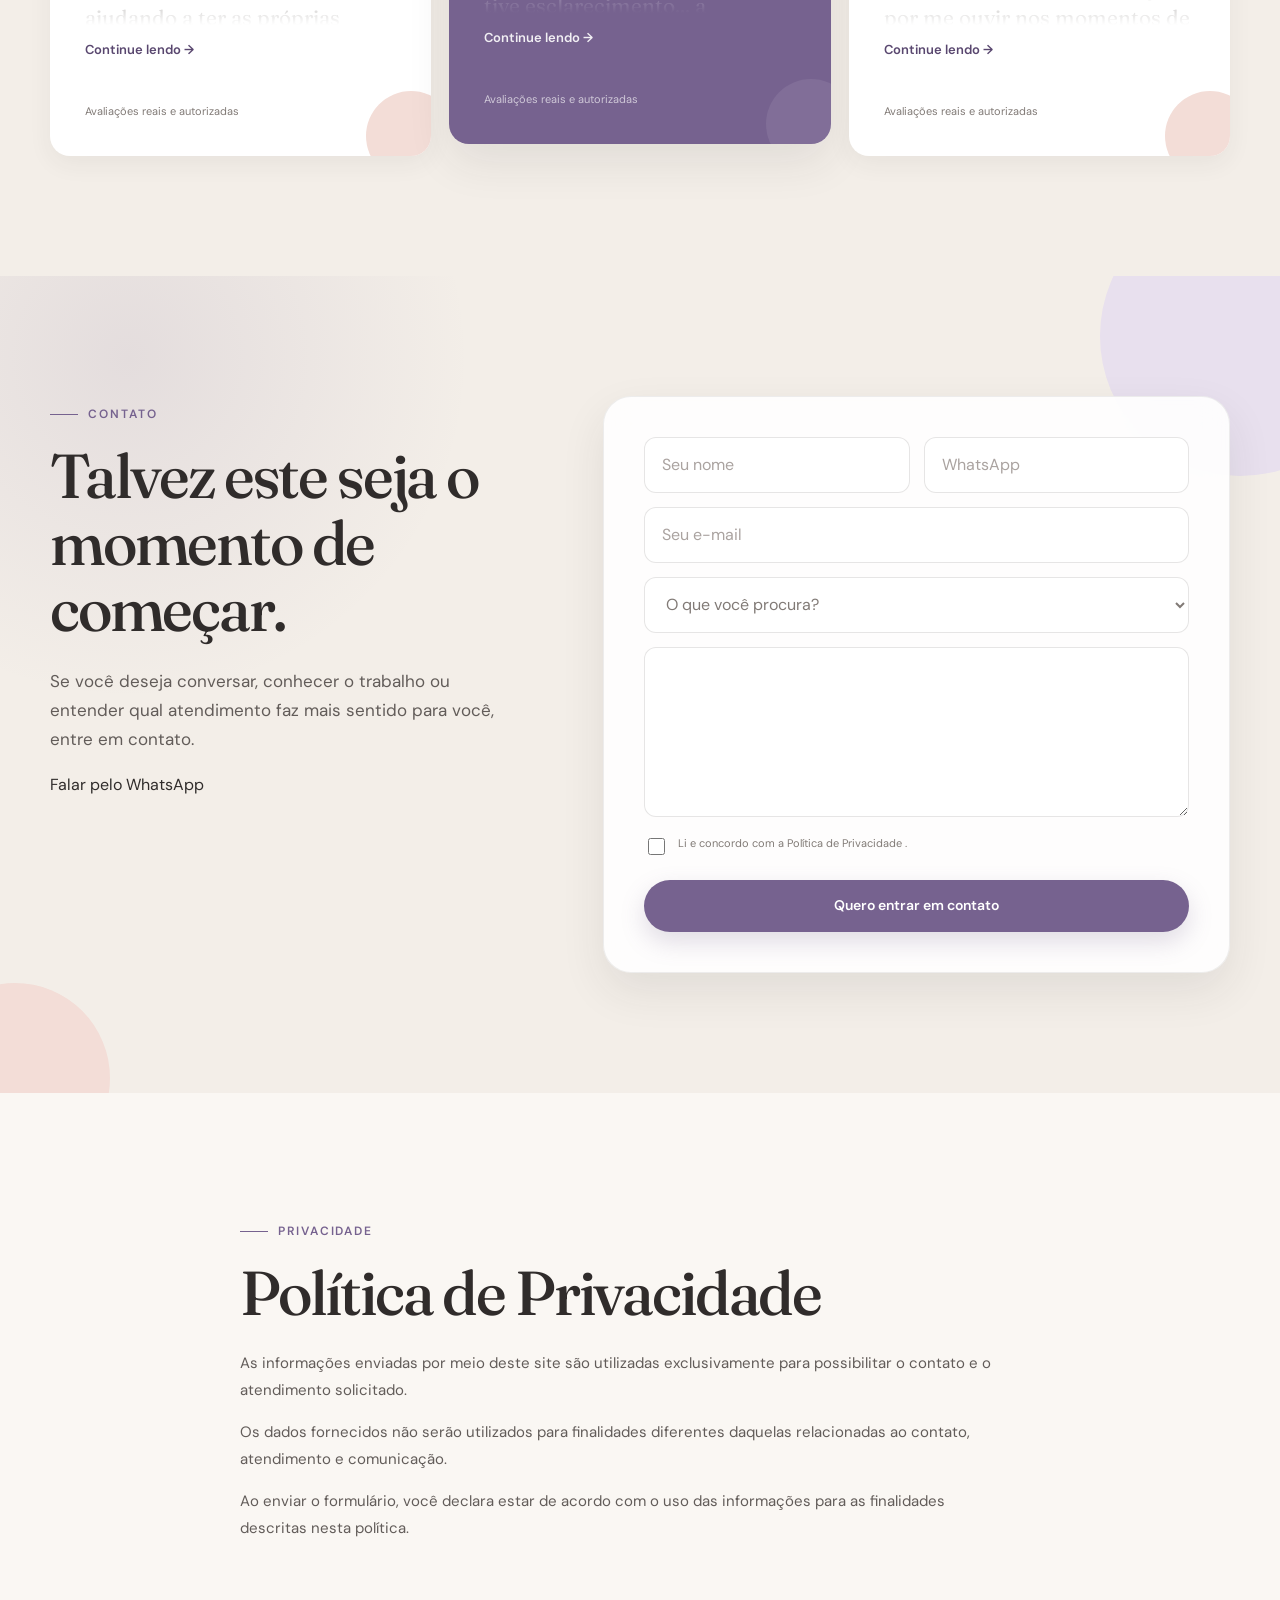
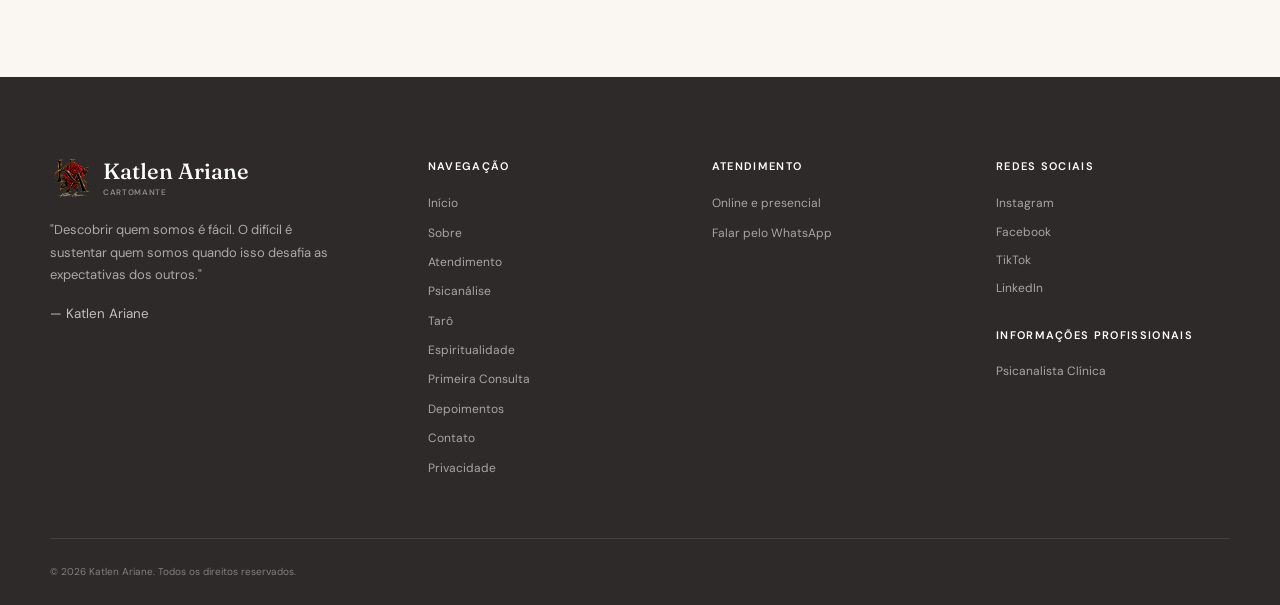
==== commit 4d1671bf: "Update index.html" ====
--- a/index.html
+++ b/index.html
@@ -431,7 +431,7 @@
                     </h2>
 
                     <p id="about-formacao">
-                        Prazer, sou Katlen Ariane.
+                        Prazer, sou Ariane.
                     </p>
 
                     <p>
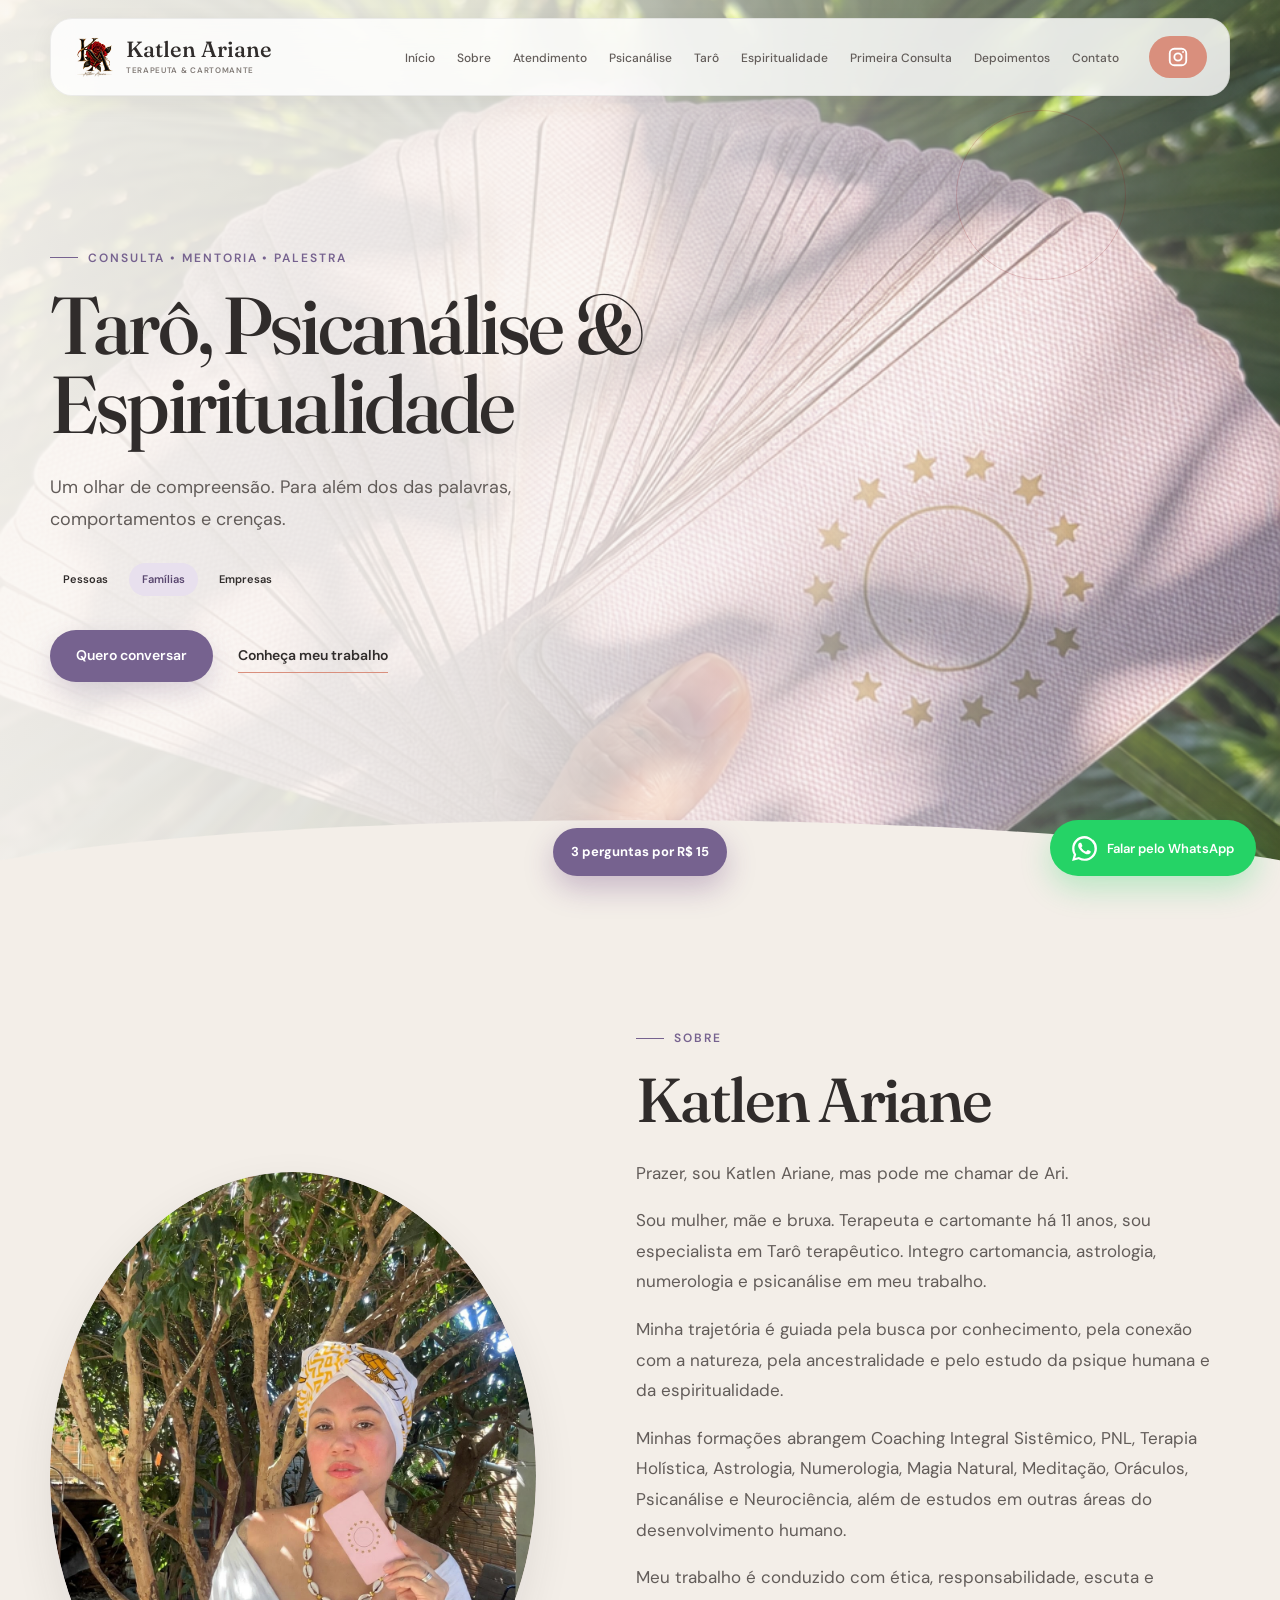
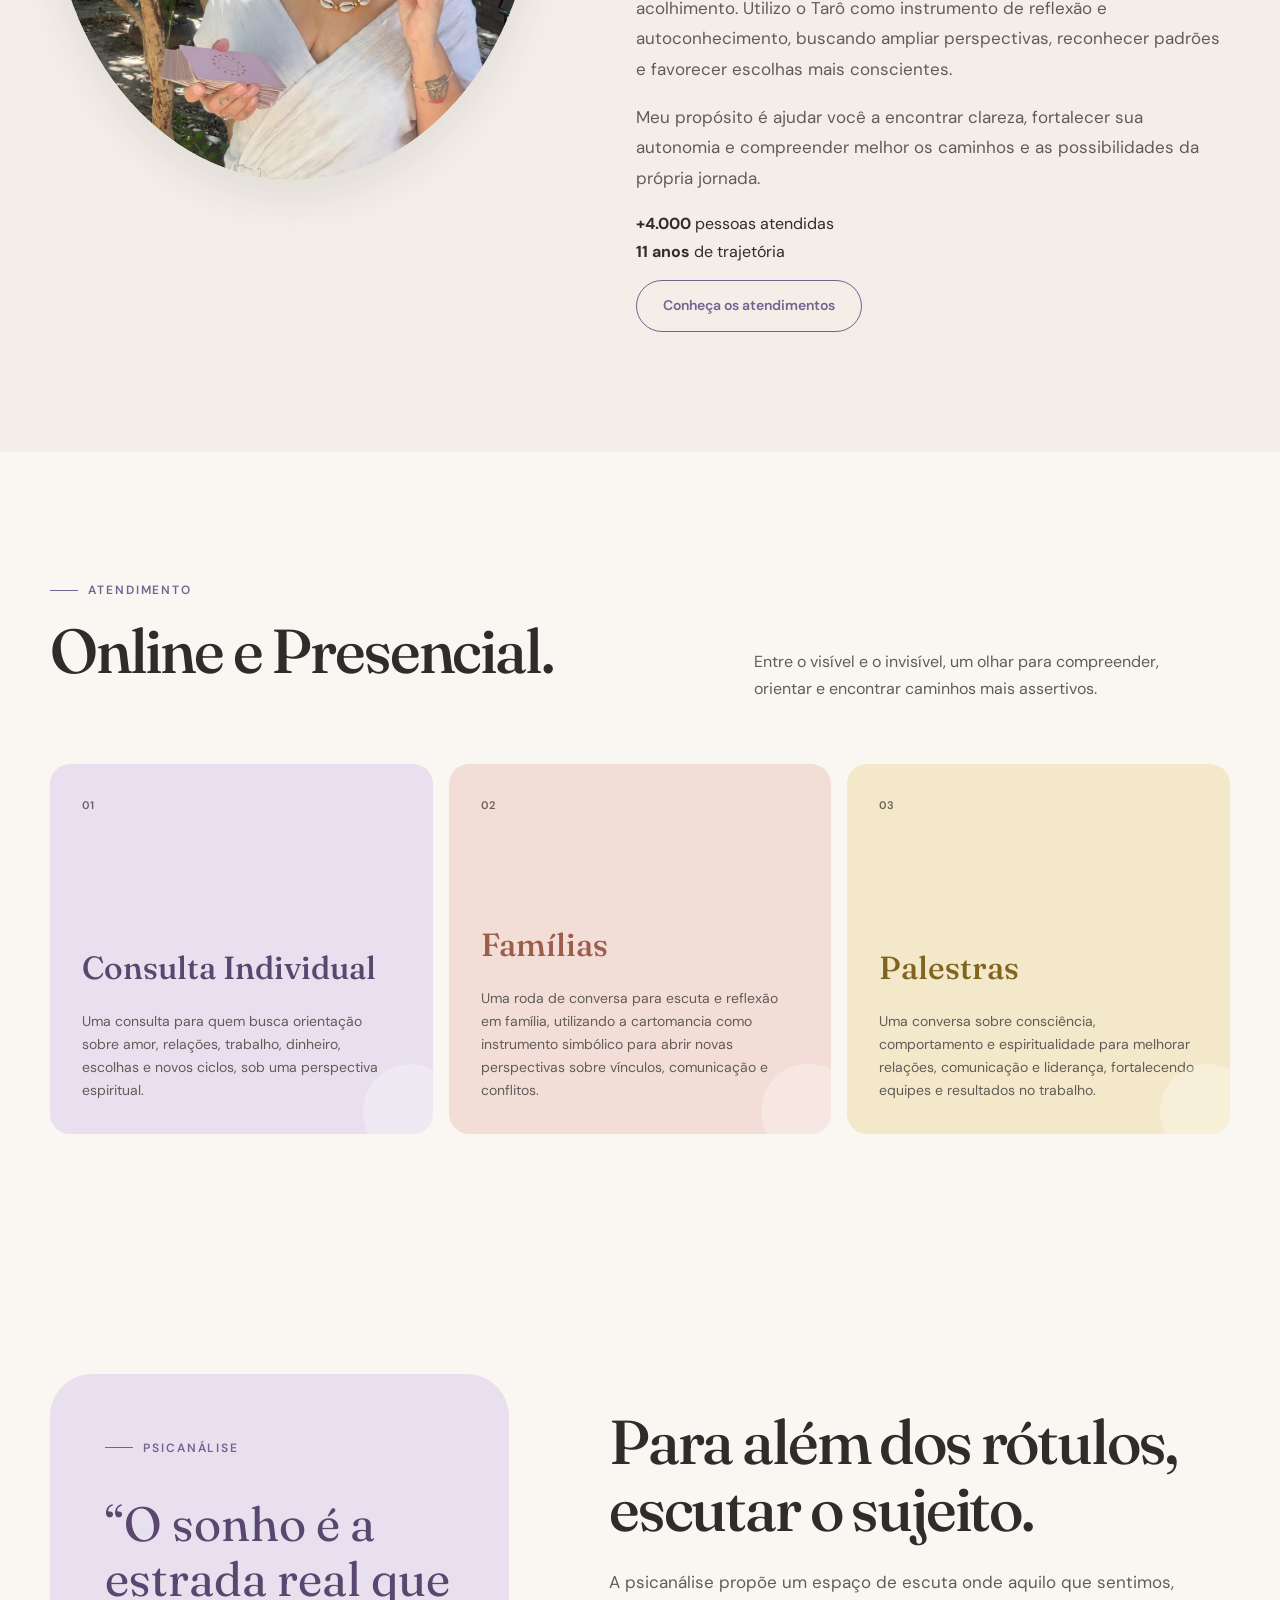
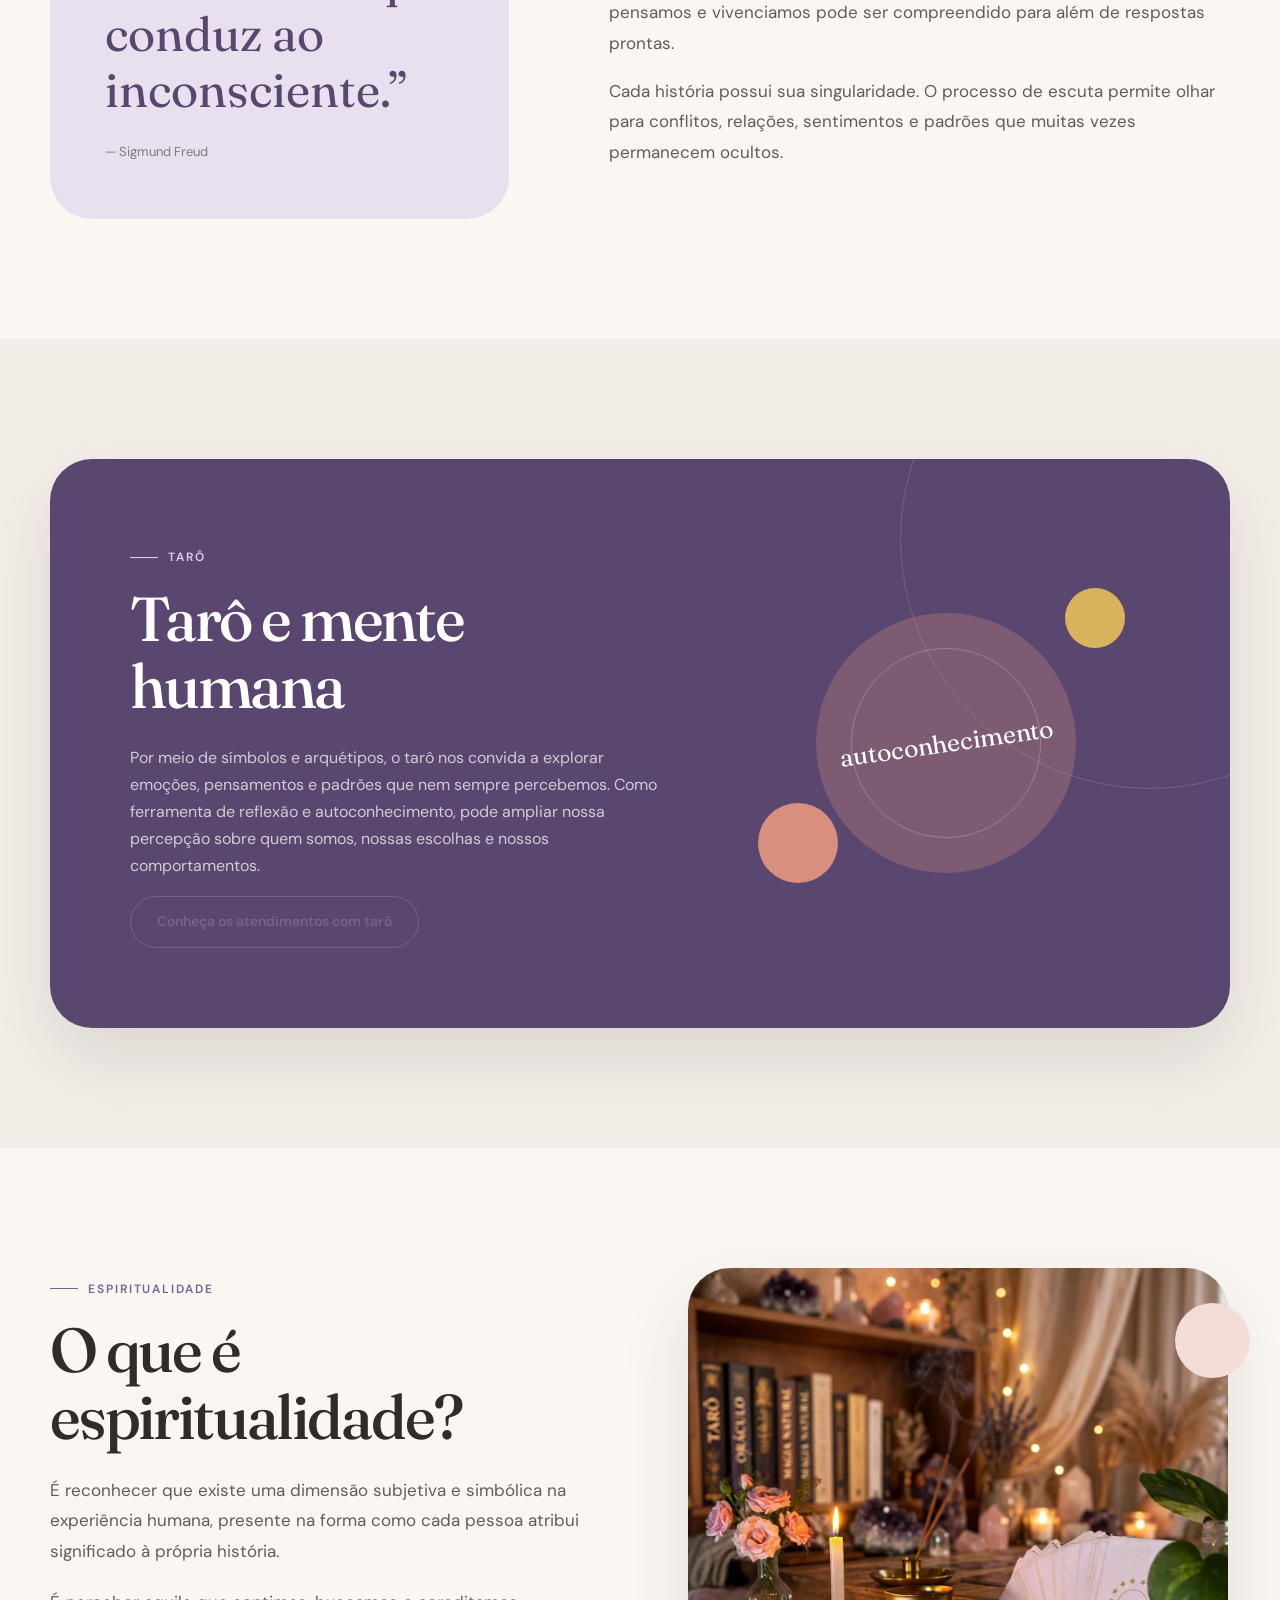
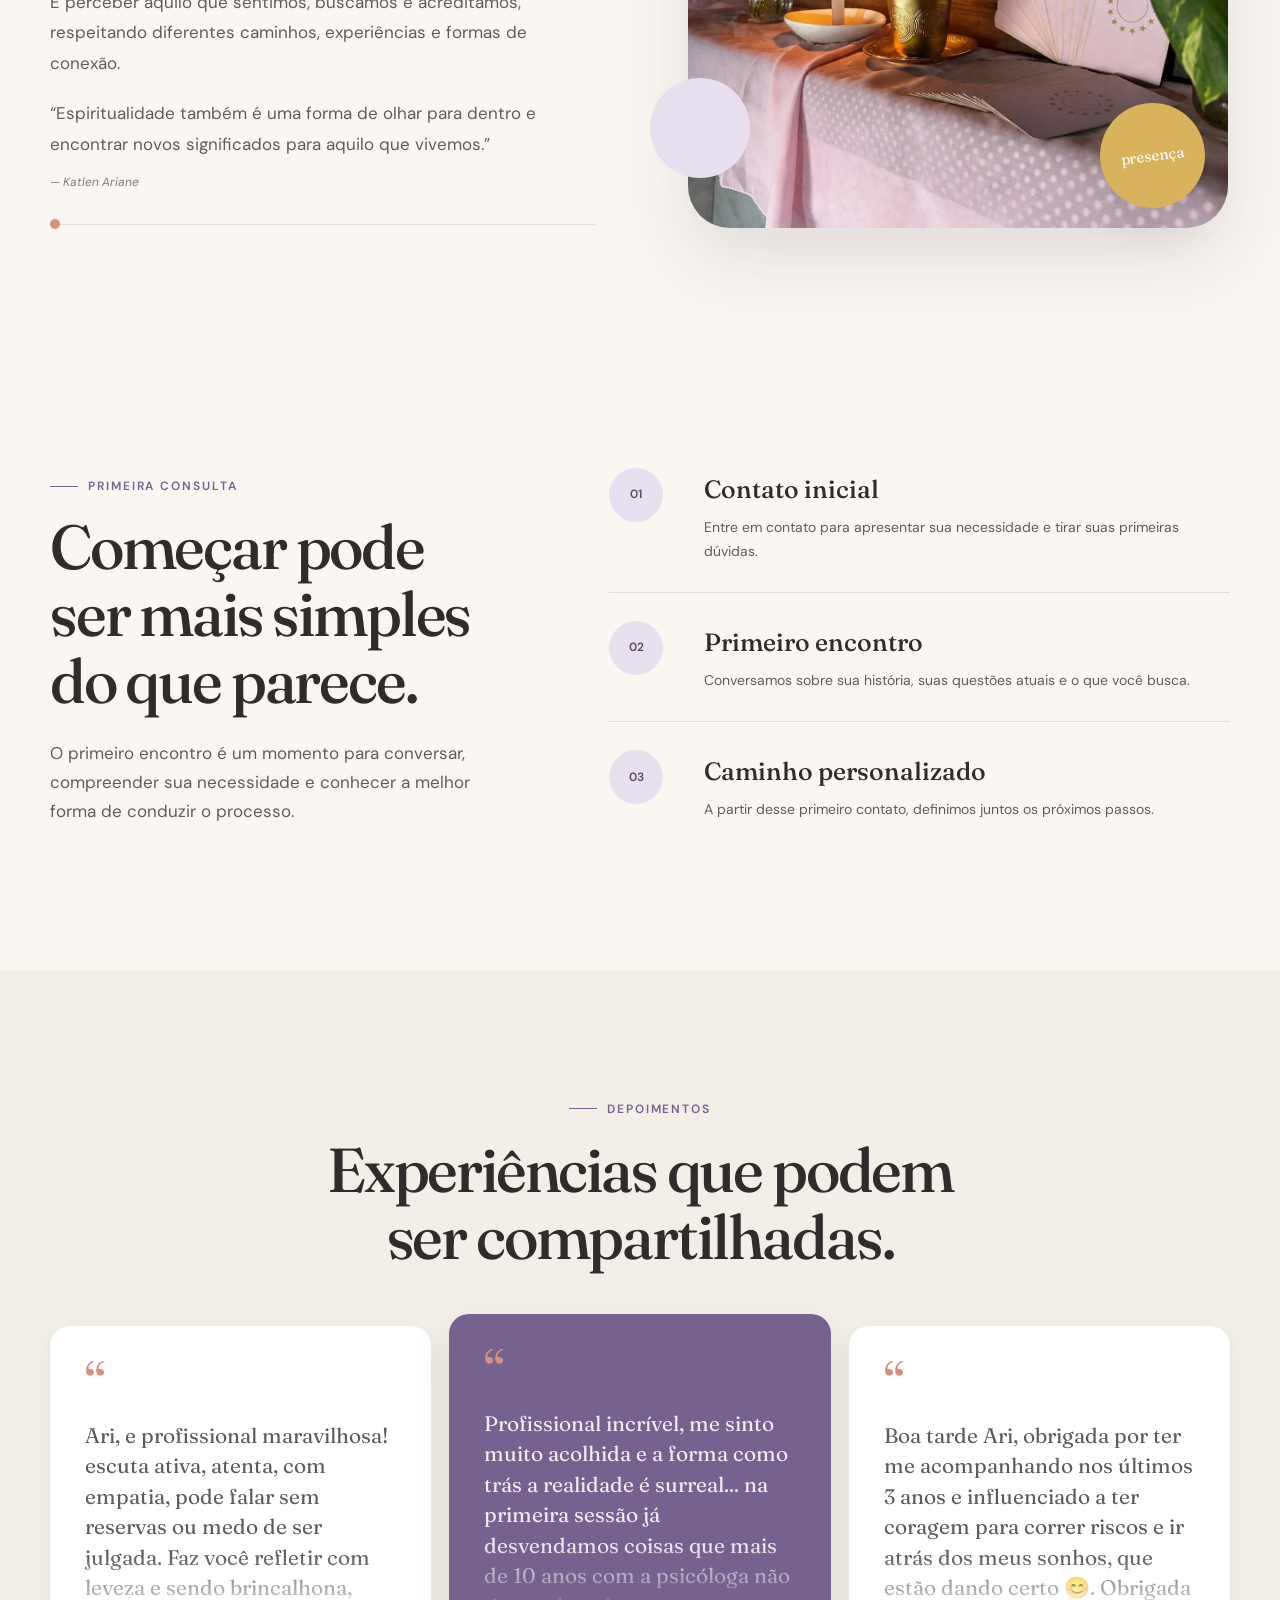
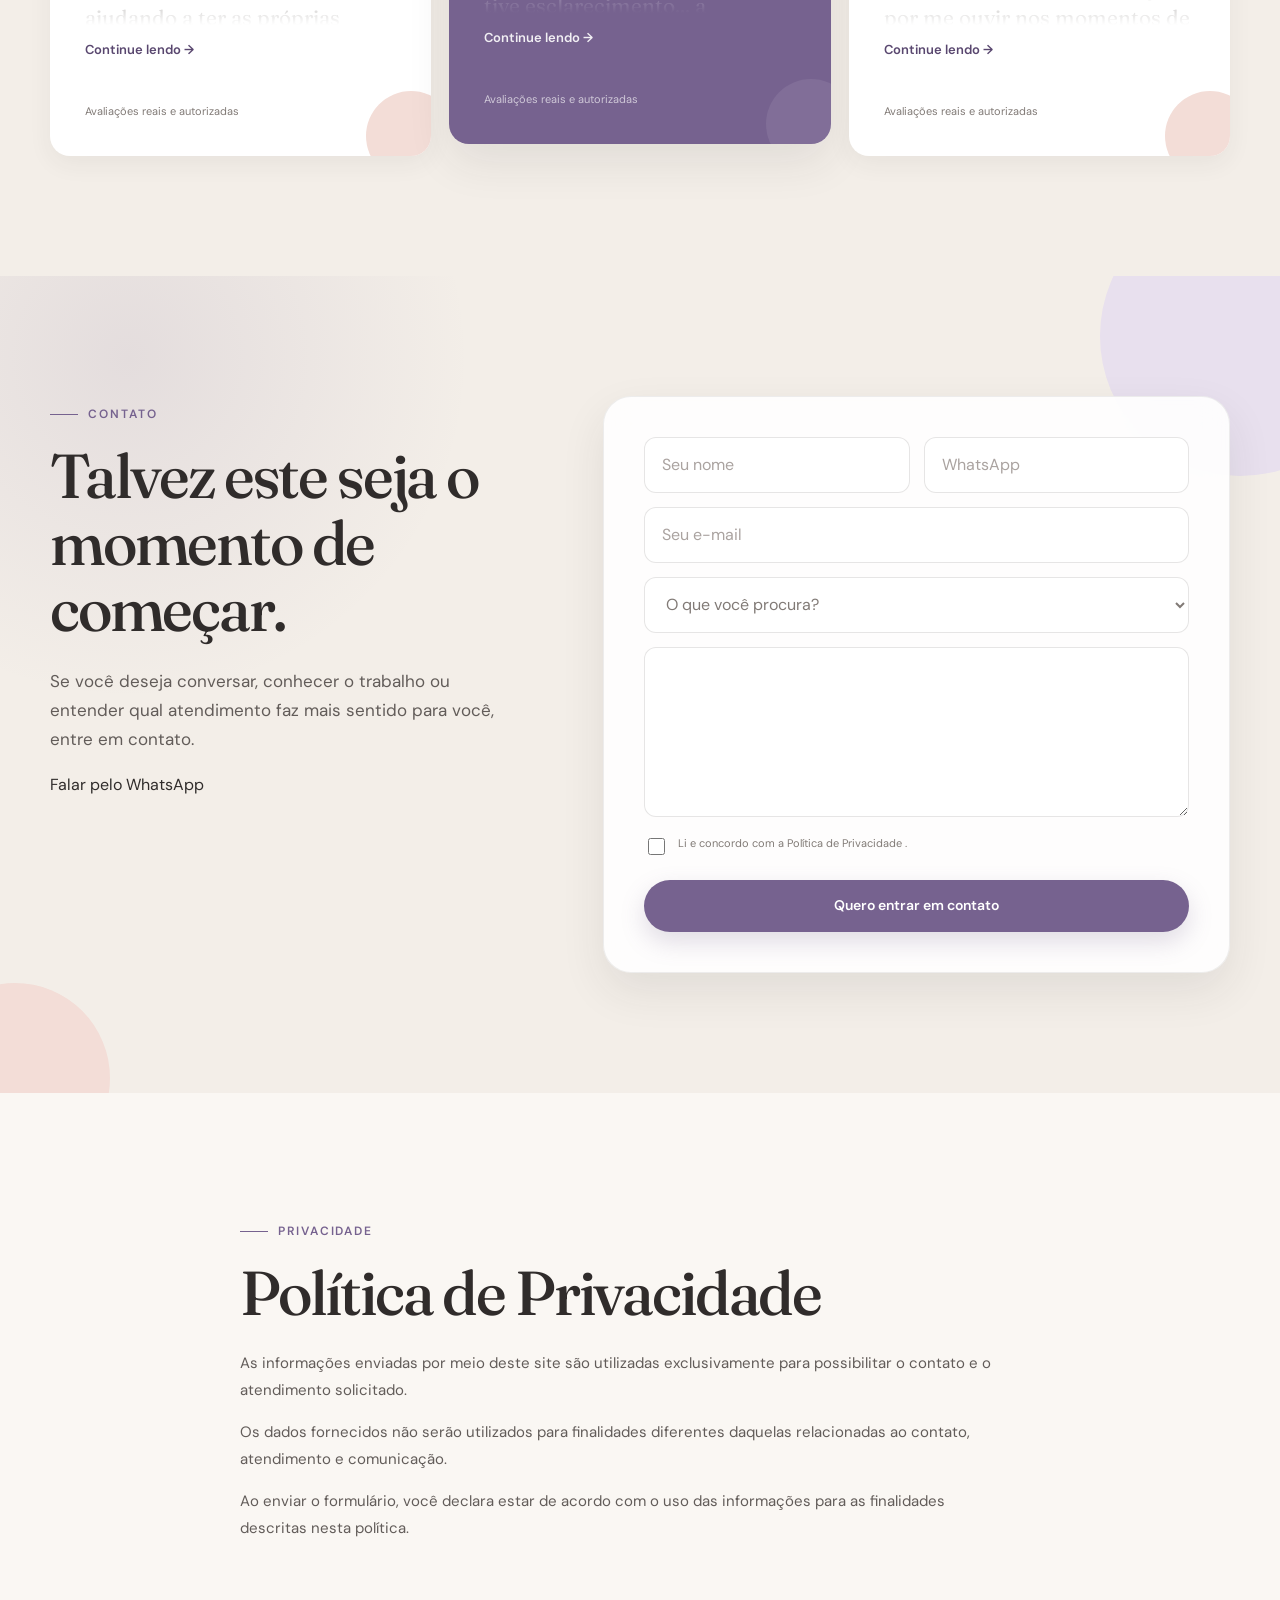
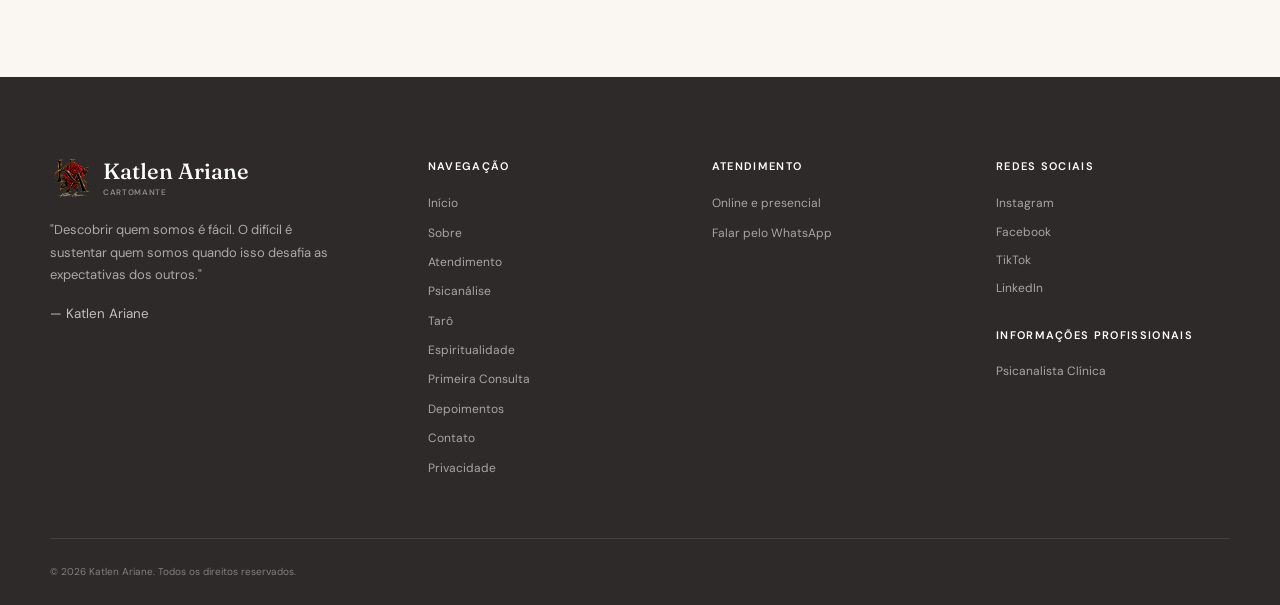
==== commit 34219bc6: "Update index.html" ====
--- a/index.html
+++ b/index.html
@@ -431,7 +431,7 @@
                     </h2>
 
                     <p id="about-formacao">
-                        Prazer, sou Ariane.
+                        Prazer, sou Katlen Ariane, mas pode me chamar de Ari.
                     </p>
 
                     <p>
